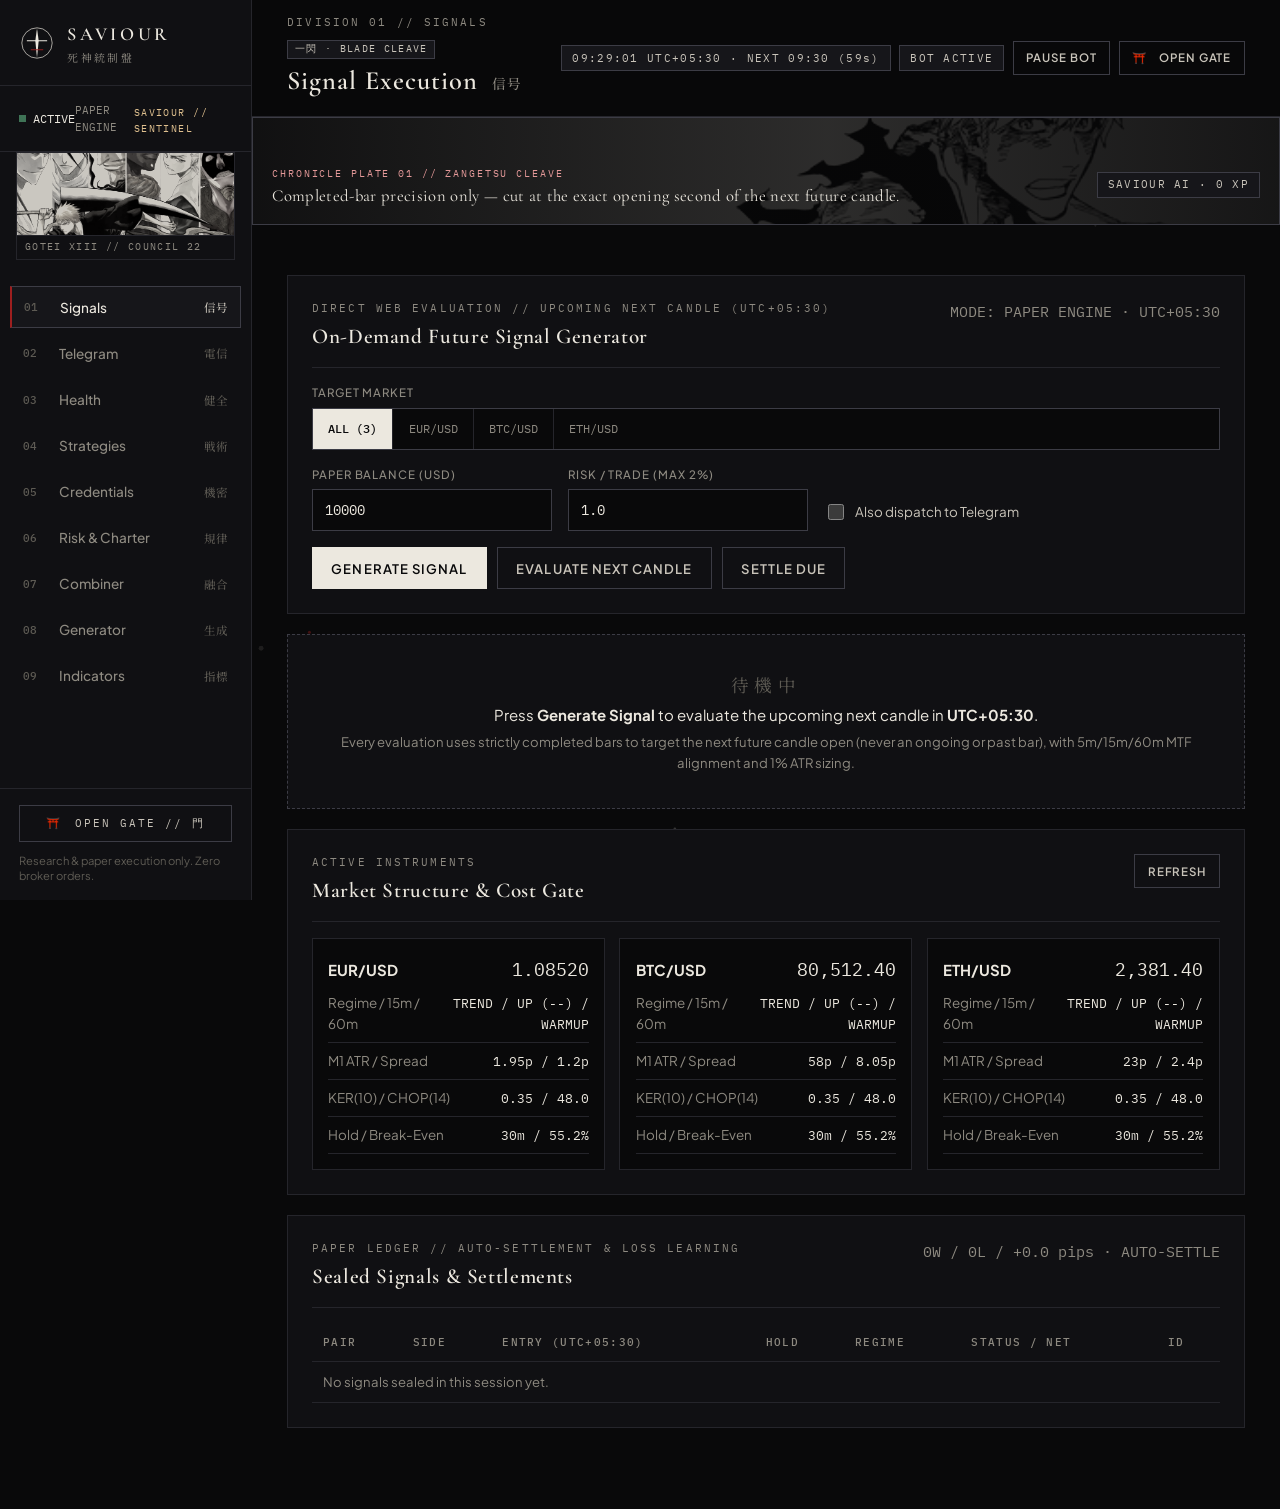
==== docs/console.html @ f2c7b3c8 "feat: Integrate combiner/prediction engine with signal generation - Add _combiner_from_candles() hel" ====
<!DOCTYPE html>
<html lang="en" class="no-js">
<head>
<meta charset="utf-8">
<meta name="viewport" content="width=device-width, initial-scale=1, viewport-fit=cover">
<meta name="theme-color" content="#09090a">
<meta name="apple-mobile-web-app-capable" content="yes">
<meta name="apple-mobile-web-app-status-bar-style" content="black-translucent">
<meta name="color-scheme" content="dark">
<title>SAVIOUR — Operator Control Console</title>
<meta name="description" content="SAVIOUR multi-market bot control panel: live signal generation, Telegram terminal, health & causality audit, strategy gates, credentials vault, and 1-2% ATR risk sizing.">
<link rel="icon" type="image/svg+xml" href="assets/saviour-mark.svg">
<link rel="manifest" href="manifest.webmanifest">
<script>document.documentElement.classList.remove("no-js");</script>
<link rel="preconnect" href="https://fonts.googleapis.com">
<link rel="preconnect" href="https://fonts.gstatic.com" crossorigin>
<link href="https://fonts.googleapis.com/css2?family=Cormorant+Garamond:wght@500;600;700&family=IBM+Plex+Mono:wght@400;500&family=Noto+Serif+JP:wght@500;700&family=Plus+Jakarta+Sans:wght@400;500;600&display=swap" rel="stylesheet">
<link rel="stylesheet" href="assets/style.css">
</head>
<body class="console-body">

<!-- Ambient Reiatsu Spiritual-Pressure Particle Canvas -->
<canvas class="reiatsu-canvas" id="reiatsu-canvas" aria-hidden="true"></canvas>

<div class="app-shell">
  <!-- ─────────────────────── DESKTOP COMMAND RAIL ─────────────────────── -->
  <aside class="side-rail" aria-label="Console navigation">
    <div class="rail-brand">
      <a href="index.html" class="rail-logo-link" title="Return to Seal Gate">
        <svg class="rail-crest" viewBox="0 0 64 64" fill="none" aria-hidden="true">
          <circle cx="32" cy="32" r="27" stroke="currentColor" stroke-width="1.2"/>
          <polygon points="32,6 35,28 32,58 29,28" fill="currentColor"/>
          <line x1="14" y1="28" x2="50" y2="28" stroke="currentColor" stroke-width="1.8"/>
          <line x1="21" y1="44" x2="43" y2="44" stroke="#9e1f1f" stroke-width="1.6"/>
        </svg>
        <div>
          <div class="rail-title">SAVIOUR</div>
          <div class="rail-jp" lang="ja">死神統制盤</div>
        </div>
      </a>
    </div>

    <div class="rail-status-box">
      <div class="rail-status-row">
        <span class="status-dot" id="rail-dot"></span>
        <span class="mono" id="rail-bot-state">ACTIVE</span>
      </div>
      <div class="mono rail-feed-tag" id="rail-feed-mode">PAPER ENGINE</div>
      <div class="mono rail-cog-tag" id="rail-cognitive-stage">SAVIOUR // SENTINEL</div>
    </div>

    <div class="rail-manga-emblem" aria-hidden="true">
      <img src="assets/manga/gotei-captains.webp" alt="" class="rail-manga-img" loading="lazy">
      <span class="rail-manga-caption mono">GOTEI XIII // COUNCIL 22</span>
    </div>

    <nav class="rail-nav" aria-label="Control pages">
      <button type="button" class="nav-item is-active" data-nav="signals">
        <span class="nav-idx mono">01</span>
        <span class="nav-name">Signals</span>
        <span class="nav-jp" lang="ja">信号</span>
      </button>
      <button type="button" class="nav-item" data-nav="telegram">
        <span class="nav-idx mono">02</span>
        <span class="nav-name">Telegram</span>
        <span class="nav-jp" lang="ja">電信</span>
      </button>
      <button type="button" class="nav-item" data-nav="health">
        <span class="nav-idx mono">03</span>
        <span class="nav-name">Health</span>
        <span class="nav-jp" lang="ja">健全</span>
      </button>
      <button type="button" class="nav-item" data-nav="strategies">
        <span class="nav-idx mono">04</span>
        <span class="nav-name">Strategies</span>
        <span class="nav-jp" lang="ja">戦術</span>
      </button>
      <button type="button" class="nav-item" data-nav="credentials">
        <span class="nav-idx mono">05</span>
        <span class="nav-name">Credentials</span>
        <span class="nav-jp" lang="ja">機密</span>
      </button>
      <button type="button" class="nav-item" data-nav="risk">
        <span class="nav-idx mono">06</span>
        <span class="nav-name">Risk &amp; Charter</span>
        <span class="nav-jp" lang="ja">規律</span>
      </button>
      <button type="button" class="nav-item" data-nav="combiner">
        <span class="nav-idx mono">07</span>
        <span class="nav-name">Combiner</span>
        <span class="nav-jp" lang="ja">融合</span>
      </button>
      <button type="button" class="nav-item" data-nav="generator">
        <span class="nav-idx mono">08</span>
        <span class="nav-name">Generator</span>
        <span class="nav-jp" lang="ja">生成</span>
      </button>
      <button type="button" class="nav-item" data-nav="indicators">
        <span class="nav-idx mono">09</span>
        <span class="nav-name">Indicators</span>
        <span class="nav-jp" lang="ja">指標</span>
      </button>
    </nav>

    <div class="rail-footer">
      <a href="index.html" class="rail-gate-btn mono"><span class="gate-emoji" aria-hidden="true">&#x26E9;&#xFE0F;</span> OPEN GATE // 門</a>
      <p class="rail-note">Research &amp; paper execution only. Zero broker orders.</p>
    </div>
  </aside>

  <!-- ───────────────────────── MAIN WORKSPACE ─────────────────────────── -->
  <div class="workspace">
    <!-- Mobile + Desktop Top Bar -->
    <header class="topbar">
      <div class="topbar-left">
        <a href="index.html" class="mobile-crest-link" aria-label="Return to Open Gate">
          <svg class="mobile-crest" viewBox="0 0 48 48" fill="none" aria-hidden="true">
            <circle cx="24" cy="24" r="20" stroke="currentColor" stroke-width="1.3"/>
            <polygon points="24,5 26.5,21 24,43 21.5,21" fill="currentColor"/>
            <line x1="11" y1="21" x2="37" y2="21" stroke="currentColor" stroke-width="1.8"/>
          </svg>
        </a>
        <div>
          <div class="topbar-kicker mono"><span id="top-page-code">DIVISION 01 // SIGNALS</span> <span class="motion-sig" id="top-motion-sig">一閃 · BLADE CLEAVE</span></div>
          <h1 class="topbar-title"><span id="top-page-title">Signal Execution</span> <span class="topbar-jp" id="top-page-jp" lang="ja">信号</span></h1>
        </div>
      </div>

      <div class="topbar-right">
        <span class="pill mono" id="top-clock-pill" title="System clock &amp; upcoming M1 candle in UTC+05:30">UTC+05:30 --:--:--</span>
        <span class="pill" id="top-state-pill">BOT ACTIVE</span>
        <button type="button" class="btn btn-sm btn-ghost" id="top-toggle-pause">Pause Bot</button>
        <a href="index.html" class="btn btn-sm btn-ghost open-gate-top-btn"><span class="gate-emoji" aria-hidden="true">&#x26E9;&#xFE0F;</span> Open Gate</a>
      </div>
    </header>

    <div id="global-toast" class="toast" role="status" aria-live="polite" hidden></div>

    <!-- Per-Page Shinigami / Fuinjutsu Transition Stage -->
    <div class="page-fx" id="page-fx" aria-hidden="true">
      <div class="page-fx-primary"></div>
      <div class="page-fx-secondary"></div>
      <div class="page-fx-stamp" id="page-fx-stamp" lang="ja">信号</div>
    </div>

    <!-- Dynamic Seireitei Division Manga Chronicle Header -->
    <div class="division-manga-banner" id="division-manga-banner">
      <div class="division-manga-art">
        <img src="assets/manga/zangetsu-cleave.jpg" alt="Shinigami Division Chronicle Art" id="division-manga-img">
        <div class="division-manga-scrim"></div>
      </div>
      <div class="division-manga-meta">
        <div class="division-manga-left">
          <span class="mono division-manga-plate" id="division-manga-plate">CHRONICLE PLATE 01 // ZANGETSU CLEAVE</span>
          <p class="division-manga-quote" id="division-manga-quote">Completed-bar precision only — cut at the exact opening second of the next future candle.</p>
        </div>
        <div class="division-manga-right mono">
          <span class="pill" id="cog-xp-pill" title="SAVIOUR Cognitive Experience &amp; Trade Learning">SAVIOUR AI · 0 XP</span>
        </div>
      </div>
    </div>

    <!-- =================================================================
         PAGE 01 : SIGNALS (信号)
         ================================================================= -->
    <section class="page is-active" id="page-signals" data-page="signals">
      <div class="panel">
        <div class="panel-head">
          <div>
            <p class="eyebrow mono">DIRECT WEB EVALUATION // UPCOMING NEXT CANDLE (UTC+05:30)</p>
            <h2 class="panel-title">On-Demand Future Signal Generator</h2>
          </div>
          <span class="mono dim" id="sig-feed-indicator">MODE: PAPER ENGINE · UTC+05:30</span>
        </div>

        <div class="signal-controls">
          <div class="field-group">
            <span class="field-label">Target Market</span>
            <div class="seg-group" id="sig-pair-tabs" role="group" aria-label="Select market">
              <button type="button" class="seg is-active" data-pair="ALL">ALL (3)</button>
              <button type="button" class="seg" data-pair="EUR/USD">EUR/USD</button>
              <button type="button" class="seg" data-pair="BTC/USD">BTC/USD</button>
              <button type="button" class="seg" data-pair="ETH/USD">ETH/USD</button>
            </div>
          </div>

          <div class="signal-params">
            <label class="field">
              <span class="field-label">Paper Balance (USD)</span>
              <input type="number" id="sig-balance" class="input mono" value="10000" min="100" step="500">
            </label>
            <label class="field">
              <span class="field-label">Risk / Trade (max 2%)</span>
              <input type="number" id="sig-risk" class="input mono" value="1.0" min="0.1" max="2.0" step="0.1">
            </label>
            <label class="check-field">
              <input type="checkbox" id="sig-send-tg">
              <span>Also dispatch to Telegram</span>
            </label>
          </div>

          <div class="action-bar">
            <button type="button" class="btn btn-primary" id="btn-generate-signal">
              Generate Signal
            </button>
            <button type="button" class="btn btn-ghost" id="btn-inspect-now">
              Evaluate Next Candle
            </button>
            <button type="button" class="btn btn-ghost" id="btn-settle-due">
              Settle Due
            </button>
          </div>
        </div>
      </div>

      <!-- Generated Signal Cards Output -->
      <div id="signal-results" class="signal-cards-grid" aria-live="polite">
        <div class="empty-stage">
          <p class="empty-jp" lang="ja">待機中</p>
          <p class="empty-title">Press <strong>Generate Signal</strong> to evaluate the upcoming next candle in <strong>UTC+05:30</strong>.</p>
          <p class="empty-sub">Every evaluation uses strictly completed bars to target the next future candle open (never an ongoing or past bar), with 5m/15m/60m MTF alignment and 1% ATR sizing.</p>
        </div>
      </div>

      <!-- Live 3-Market Tape -->
      <div class="panel">
        <div class="panel-head">
          <div>
            <p class="eyebrow mono">ACTIVE INSTRUMENTS</p>
            <h2 class="panel-title">Market Structure &amp; Cost Gate</h2>
          </div>
          <button type="button" class="btn btn-sm btn-ghost" id="btn-refresh-markets">Refresh</button>
        </div>
        <div class="market-grid" id="markets-grid"></div>
      </div>

      <!-- Recent Ledger -->
      <div class="panel">
        <div class="panel-head">
          <div>
            <p class="eyebrow mono">PAPER LEDGER // AUTO-SETTLEMENT &amp; LOSS LEARNING</p>
            <h2 class="panel-title">Sealed Signals &amp; Settlements</h2>
          </div>
          <div class="mono dim" id="ledger-summary-pill">0W / 0L / +0.0 pips · AUTO-SETTLE</div>
        </div>
        <div class="table-wrap">
          <table class="data-table">
            <thead>
              <tr>
                <th>Pair</th>
                <th>Side</th>
                <th>Entry (UTC+05:30)</th>
                <th>Hold</th>
                <th>Regime</th>
                <th>Status / Net</th>
                <th>ID</th>
              </tr>
            </thead>
            <tbody id="recent-signals-tbody">
              <tr><td colspan="7" class="dim">No signals sealed in this session yet.</td></tr>
            </tbody>
          </table>
        </div>
      </div>
    </section>

    <!-- =================================================================
         PAGE 02 : TELEGRAM (電信)
         ================================================================= -->
    <section class="page" id="page-telegram" data-page="telegram">
      <div class="grid-2">
        <div class="panel">
          <div class="panel-head">
            <div>
              <p class="eyebrow mono">OWNER-ONLY TRANSPORT</p>
              <h2 class="panel-title">Telegram Dispatch Status</h2>
            </div>
            <span class="pill" id="tg-conn-pill">CHECKING</span>
          </div>
          <dl class="kv-list">
            <div class="kv"><dt>Bot Token</dt><dd class="mono" id="tg-token-mask">Not set</dd></div>
            <div class="kv"><dt>Owner Chat ID</dt><dd class="mono" id="tg-owner-mask">Not set</dd></div>
            <div class="kv"><dt>Update Offset Cursor</dt><dd class="mono" id="tg-offset">0</dd></div>
            <div class="kv"><dt>Pending Outbox</dt><dd class="mono" id="tg-pending">0</dd></div>
            <div class="kv"><dt>Output Format</dt><dd class="mono" id="tg-active-style">standard / standard</dd></div>
            <div class="kv"><dt>Delivery Law</dt><dd>SENT recorded only on confirmed message_id</dd></div>
          </dl>
        </div>

        <div class="panel">
          <div class="panel-head">
            <div>
              <p class="eyebrow mono">DIRECT COMMAND CONSOLE</p>
              <h2 class="panel-title">Execute Bot Commands</h2>
            </div>
          </div>
          <p class="panel-desc">Run any of the six owner commands directly inside the web console. Enable chat mirror only when you also want a copy sent to your phone.</p>
          <div class="cmd-grid" id="tg-cmd-buttons">
            <button type="button" class="btn btn-ghost mono cmd-btn" data-cmd="/status">/status</button>
            <button type="button" class="btn btn-ghost mono cmd-btn" data-cmd="/signals">/signals</button>
            <button type="button" class="btn btn-ghost mono cmd-btn" data-cmd="/pause">/pause</button>
            <button type="button" class="btn btn-ghost mono cmd-btn" data-cmd="/resume">/resume</button>
            <button type="button" class="btn btn-ghost mono cmd-btn" data-cmd="/start">/start</button>
            <button type="button" class="btn btn-ghost mono cmd-btn" data-cmd="/help">/help</button>
          </div>
          <label class="check-field mt-sm">
            <input type="checkbox" id="tg-mirror-chat">
            <span>Also send reply to Telegram chat (requires token)</span>
          </label>
          <pre class="terminal-box mono" id="tg-terminal-output">Select a command above to inspect the live bot response.</pre>
        </div>
      </div>

      <div class="panel" id="needle-router-panel">
        <div class="panel-head">
          <div>
            <p class="eyebrow mono">SAVIOUR &times; CACTUS NEEDLE 3 // HUMAN COGNITIVE STRATEGIST &amp; SELF-HEALING AI</p>
            <h2 class="panel-title">Autonomous Partner, Tool Router &amp; Error Rectifier</h2>
          </div>
          <div class="btn-row">
            <span class="pill" id="cog-stage-pill">SENTINEL</span>
            <span class="pill pill-live" id="needle-engine-pill">READY</span>
          </div>
        </div>
        <p class="panel-desc">Converse naturally with SAVIOUR like a human quant researcher, route plain-English commands across all 9 fine-tuned Needle 3 tools (<span class="mono">NEEDLE_TELEMETRY=0</span>), trigger walk-forward backtests, or run autonomous error detection &amp; self-rectification. Every settled trade updates SAVIOUR's post-mortem memory.</p>

        <div class="config-grid">
          <label class="field" style="grid-column: 1 / -1;">
            <span class="field-label">Talk to SAVIOUR, Issue a Command, or Paste a Macro Headline</span>
            <input type="text" id="needle-query-input" class="input mono" placeholder="e.g. Hey SAVIOUR, how are our trades?  |  find any errors and fix them  |  run walk-forward backtest">
          </label>
        </div>

        <div class="action-bar mt-sm">
          <button type="button" class="btn btn-primary" id="btn-needle-run">Send to SAVIOUR</button>
          <button type="button" class="btn btn-ghost" id="btn-self-heal">Self-Heal &amp; Rectify</button>
          <button type="button" class="btn btn-ghost mono needle-sample-btn" data-query="Hey SAVIOUR, how are our trades looking and what did you learn recently?">Ask Human Reflection</button>
          <button type="button" class="btn btn-ghost mono needle-sample-btn" data-query="run walk-forward backtest across all markets">Run Auto-Backtest</button>
          <button type="button" class="btn btn-ghost mono needle-sample-btn" data-query="find any errors or flaws and fix them automatically">Detect &amp; Fix Flaws</button>
          <button type="button" class="btn btn-ghost mono needle-sample-btn" data-query="scan btc/usd right now">Scan BTC/USD</button>
          <button type="button" class="btn btn-ghost mono needle-sample-btn" data-query="Breaking headline: US CPI inflation comes in hot at 3.8%, USD spikes across majors">Test CPI Shock</button>
        </div>

        <pre class="terminal-box mono mt-sm" id="needle-terminal-output">SAVIOUR × Needle 3 Cognitive Partner ready. Ask how trades are performing, run a backtest, or command any subsystem above.</pre>
      </div>

      <div class="panel" id="tg-format-studio-panel">
        <div class="panel-head">
          <div>
            <p class="eyebrow mono">CUSTOMISABLE MESSAGE TEMPLATES</p>
            <h2 class="panel-title">Telegram Output Format Studio</h2>
          </div>
          <div class="btn-row">
            <button type="button" class="btn btn-sm btn-ghost" id="btn-reset-tg-format">Reset Default</button>
            <button type="button" class="btn btn-sm btn-primary" id="btn-save-tg-format">Save Output Format</button>
          </div>
        </div>
        <p class="panel-desc">Choose a clean preset or compose your own <span class="mono">{placeholder}</span> layout for live signal dispatches and cost-charged <span class="mono">RESULT</span> settlements. Saved settings persist to runtime state and sync across scheduled runs while keeping all six Telegram commands unchanged.</p>

        <div class="config-grid">
          <label class="field">
            <span class="field-label">Signal Dispatch Style</span>
            <select id="tg-sig-style" class="input mono">
              <option value="standard">standard — Full Audit (8 lines)</option>
              <option value="brief">brief — 4-Field Phone Read</option>
              <option value="tactical">tactical — Structured Desk Seal</option>
              <option value="compact">compact — Single-Line Ticker</option>
              <option value="custom">custom — User {placeholder} Template</option>
            </select>
          </label>

          <label class="field">
            <span class="field-label">Settlement (RESULT) Style</span>
            <select id="tg-res-style" class="input mono">
              <option value="standard">standard — Full Ledger Verdict</option>
              <option value="compact">compact — Single-Line Result</option>
              <option value="custom">custom — User {placeholder} Template</option>
            </select>
          </label>

          <div class="config-block">
            <span class="field-label">Format Scope &amp; Charter Guard</span>
            <div class="inline-checks">
              <label class="check-field">
                <input type="checkbox" id="tg-apply-cmd">
                <span>Apply signal style to <span class="mono">/signals</span> command too</span>
              </label>
              <label class="check-field">
                <input type="checkbox" id="tg-paper-footer" checked>
                <span>Ensure paper-research notice on custom templates</span>
              </label>
            </div>
          </div>
        </div>

        <div class="grid-2 mt-md" id="tg-custom-editors">
          <div class="fmt-editor-box">
            <div class="fmt-editor-head">
              <span class="field-label">Custom Signal Template</span>
              <span class="mono dim fmt-hint">Click token to insert</span>
            </div>
            <div class="token-bar" id="tg-sig-tokens"></div>
            <textarea id="tg-sig-template" class="input mono fmt-textarea" rows="5" spellcheck="false" placeholder="{pair} {side} ({horizon}m) #{short_id}&#10;Entry: {entry_hm} UTC+05:30 -> Expiry: {expiry_hm} UTC+05:30&#10;Regime: {regime} | Model: {probability}&#10;Gate: {reason}"></textarea>
          </div>

          <div class="fmt-editor-box">
            <div class="fmt-editor-head">
              <span class="field-label">Custom Settlement (RESULT) Template</span>
              <span class="mono dim fmt-hint">UNRESOLVED honesty enforced</span>
            </div>
            <div class="token-bar" id="tg-res-tokens"></div>
            <textarea id="tg-res-template" class="input mono fmt-textarea" rows="5" spellcheck="false" placeholder="RESULT {pair} {side} #{short_id} -> {verdict}&#10;Fill: {entry_price} -> {exit_price}&#10;Gross {gross_pips}p | Cost {spread_pips}p | Net {net_pips}p"></textarea>
          </div>
        </div>

        <div class="grid-2 mt-md">
          <div class="preview-pane">
            <span class="field-label mono">LIVE SIGNAL PREVIEW</span>
            <pre class="terminal-box mono preview-box" id="tg-preview-signal"></pre>
          </div>
          <div class="preview-pane">
            <span class="field-label mono">LIVE SETTLEMENT (RESULT) PREVIEW</span>
            <pre class="terminal-box mono preview-box" id="tg-preview-result"></pre>
          </div>
        </div>
      </div>

      <div class="panel">
        <div class="panel-head">
          <div>
            <p class="eyebrow mono">AUDIT TRAIL</p>
            <h2 class="panel-title">Outbox Delivery Queue</h2>
          </div>
        </div>
        <div class="table-wrap">
          <table class="data-table">
            <thead>
              <tr>
                <th>Message Key</th>
                <th>Kind</th>
                <th>State</th>
                <th>Attempts</th>
                <th>Detail</th>
              </tr>
            </thead>
            <tbody id="tg-outbox-tbody">
              <tr><td colspan="5" class="dim">Outbox is clean.</td></tr>
            </tbody>
          </table>
        </div>
      </div>
    </section>

    <!-- =================================================================
         PAGE 03 : HEALTH (健全)
         ================================================================= -->
    <section class="page" id="page-health" data-page="health">
      <div class="grid-3">
        <div class="stat-card">
          <span class="stat-label mono">UNIT SUITE</span>
          <strong class="stat-val mono" id="hl-tests">717</strong>
          <span class="stat-sub">Passing verification checks</span>
        </div>
        <div class="stat-card">
          <span class="stat-label mono">CAUSALITY AUDIT</span>
          <strong class="stat-val mono" id="hl-audit-state">5 / 5 PASS</strong>
          <span class="stat-sub" id="hl-audit-ms">Zero future leakage</span>
        </div>
        <div class="stat-card">
          <span class="stat-label mono">TWELVE DATA QUOTA</span>
          <strong class="stat-val mono" id="hl-quota">0 / 800</strong>
          <span class="stat-sub" id="hl-slots">Slots ready</span>
        </div>
      </div>

      <div class="grid-2">
        <div class="panel">
          <div class="panel-head">
            <div>
              <p class="eyebrow mono">FREQTRADE-STYLE VERIFICATION</p>
              <h2 class="panel-title">Look-Ahead &amp; Warmup Audit</h2>
            </div>
            <button type="button" class="btn btn-sm btn-primary" id="btn-run-audit">Run Audit Now</button>
          </div>
          <p class="panel-desc" id="hl-council-desc">Shocks future candles across all 3 markets and verifies that features, 5m/15m/60m MTF resamplers, all 22 council members, and engine sealing remain byte-identical.</p>
          <ul class="check-list" id="hl-lookahead-list"></ul>
        </div>

        <div class="panel">
          <div class="panel-head">
            <div>
              <p class="eyebrow mono">SERVICE DOCTOR</p>
              <h2 class="panel-title">Environment &amp; Gate Integrity</h2>
            </div>
            <button type="button" class="btn btn-sm btn-ghost" id="btn-refresh-health">Refresh</button>
          </div>
          <ul class="check-list" id="hl-doctor-list"></ul>
          <dl class="kv-list mt-md">
            <div class="kv"><dt>Max Candle Age</dt><dd class="mono" id="hl-max-age">130s</dd></div>
            <div class="kv"><dt>Max Seal Latency</dt><dd class="mono" id="hl-seal-lat">10s (late signals dropped)</dd></div>
            <div class="kv"><dt>Spread Gate Ceiling</dt><dd class="mono" id="hl-spread-mult">2.0x base spread</dd></div>
            <div class="kv"><dt>Unresolved Grace</dt><dd class="mono" id="hl-unresolve">120m (never fabricated)</dd></div>
          </dl>
        </div>
      </div>
    </section>

    <!-- =================================================================
         PAGE 04 : STRATEGIES (戦術)
         ================================================================= -->
    <section class="page" id="page-strategies" data-page="strategies">
      <div class="panel">
        <div class="panel-head">
          <div>
            <p class="eyebrow mono">LIVE RUNTIME GATES</p>
            <h2 class="panel-title">Engine Filter Configuration</h2>
          </div>
          <button type="button" class="btn btn-sm btn-primary" id="btn-save-config">Apply Changes</button>
        </div>

        <div class="config-grid" id="strat-config-form">
          <div class="config-block">
            <span class="field-label">Enabled Spot Markets</span>
            <div class="inline-checks">
              <label class="check-field"><input type="checkbox" name="cfg-pair" value="EUR/USD" checked><span>EUR/USD</span></label>
              <label class="check-field"><input type="checkbox" name="cfg-pair" value="BTC/USD" checked><span>BTC/USD</span></label>
              <label class="check-field"><input type="checkbox" name="cfg-pair" value="ETH/USD" checked><span>ETH/USD</span></label>
            </div>
          </div>

          <div class="config-block">
            <span class="field-label">Higher-Timeframe MTF Filter</span>
            <div class="inline-checks">
              <label class="check-field"><input type="checkbox" id="cfg-mtf" checked><span>Require MTF Trend Agreement</span></label>
              <select id="cfg-mtf-min" class="input input-sm mono">
                <option value="15" selected>15m Structure</option>
                <option value="5">5m Structure</option>
              </select>
              <select id="cfg-mtf-gap" class="input input-sm mono" aria-label="MTF Clear-Trend Dead-Zone">
                <option value="0">Dead-Zone: 0.0 bps</option>
                <option value="1.5">Dead-Zone: 1.5 bps</option>
                <option value="2.0" selected>Dead-Zone: 2.0 bps (-39% MDD)</option>
                <option value="3.0">Dead-Zone: 3.0 bps</option>
              </select>
              <label class="check-field"><input type="checkbox" id="cfg-mtf-macro"><span>60m Macro Slope Gate</span></label>
            </div>
          </div>

          <div class="config-block">
            <span class="field-label">Execution Shields</span>
            <div class="inline-checks">
              <label class="check-field"><input type="checkbox" id="cfg-news" checked><span>Macro / US NFP Blackout</span></label>
              <label class="check-field"><input type="checkbox" id="cfg-adaptive" checked><span>Adaptive Cost Horizon</span></label>
              <label class="check-field"><input type="checkbox" id="cfg-session"><span>FX Session Filter</span></label>
              <label class="check-field"><input type="checkbox" id="cfg-rollover" checked><span>FX Friday 21:55Z Rollover Guard</span></label>
            </div>
          </div>

          <div class="config-block">
            <span class="field-label">Drawdown &amp; De-Clustering Protections</span>
            <div class="inline-checks">
              <select id="cfg-cooldown" class="input input-sm mono" aria-label="Signal Cooldown">
                <option value="0">Cooldown: Off (0m)</option>
                <option value="15" selected>Cooldown: 15m (-73% MDD)</option>
                <option value="30">Cooldown: 30m</option>
                <option value="60">Cooldown: 60m</option>
              </select>
              <select id="cfg-loss-streak" class="input input-sm mono" aria-label="Stoploss Streak Guard">
                <option value="0">StoplossGuard: Off</option>
                <option value="2">2 Losses -&gt; 60m Pause</option>
                <option value="3" selected>3 Losses -&gt; 60m Pause</option>
                <option value="4">4 Losses -&gt; 60m Pause</option>
              </select>
              <label class="check-field"><input type="checkbox" id="cfg-shadow-recovery" checked><span>Shadow-Win Streak Recovery</span></label>
            </div>
          </div>
        </div>
      </div>

      <div class="panel" id="family-fusion-panel">
        <div class="panel-head">
          <div>
            <p class="eyebrow mono">HIERARCHICAL ENSEMBLE // 6 MERGED FAMILIES + 10 PAIRWISE SYNERGIES</p>
            <h2 class="panel-title">Merged Strategic Family Fusion Matrix</h2>
          </div>
          <div class="seg-group" id="fam-pair-tabs" role="group" aria-label="Select family fusion market">
            <button type="button" class="seg is-active" data-fam-pair="EUR/USD">EUR/USD</button>
            <button type="button" class="seg" data-fam-pair="BTC/USD">BTC/USD</button>
            <button type="button" class="seg" data-fam-pair="ETH/USD">ETH/USD</button>
          </div>
        </div>
        <p class="panel-desc">Fuses <span class="mono">CORE_GATE</span>, <span class="mono">CLASSIC_COUNCIL</span>, <span class="mono">MICRO_SCALPING</span>, <span class="mono">SMC_ICT</span>, <span class="mono">VIRAL_MOMENTUM</span>, and <span class="mono">QUANT_SCALP</span> via empirical-Bayes shrinkage, cross-family confluence synergy, and multi-family veto protection when opposing families exceed <span class="mono">0.30</span> mass.</p>
        <div class="family-matrix-grid" id="family-matrix-grid"></div>
        <div class="synergy-strip mt-sm" id="synergy-strip"></div>
      </div>

      <div class="panel" id="auto-backtest-panel">
        <div class="panel-head">
          <div>
            <p class="eyebrow mono">PURGED WALK-FORWARD ENGINE // EVERY-TRADE POST-MORTEM MEMORY</p>
            <h2 class="panel-title">Automatic Backtesting &amp; Self-Improvement Ledger</h2>
          </div>
          <div class="btn-row">
            <button type="button" class="btn btn-sm btn-ghost" id="btn-refresh-learning">Refresh Memory</button>
            <button type="button" class="btn btn-sm btn-primary" id="btn-run-backtest">Run Walk-Forward Backtest</button>
          </div>
        </div>
        <p class="panel-desc">Executes purged 4-fold walk-forward backtests automatically as candles and settlements arrive, deducts full round-turn spread on every trade, tunes merged family weights on real market candles, and records SAVIOUR's trade-by-trade learning journal.</p>

        <div class="grid-3" id="backtest-summary-cards"></div>

        <div class="mt-md">
          <span class="field-label mono">TRADE-BY-TRADE LEARNING JOURNAL &amp; RECTIFICATION LOG</span>
          <div class="learning-journal-list mt-sm" id="learning-journal-list">
            <p class="dim mono">Loading trade reflections and walk-forward telemetry...</p>
          </div>
        </div>
      </div>

      <!-- Archival Bleach Manga Chronicle Gallery -->
      <div class="panel" id="manga-gallery-panel">
        <div class="panel-head">
          <div>
            <p class="eyebrow mono">SEIREITEI ARCHIVE // THOUSAND-YEAR BLOOD WAR PLATES</p>
            <h2 class="panel-title">Shinigami Tactical Chronicle</h2>
          </div>
          <span class="mono dim">SUMI-INK &amp; CINNABAR REGISTER</span>
        </div>
        <div class="console-manga-gallery">
          <figure class="console-manga-item">
            <img src="assets/manga/gotei-captains.webp" alt="Gotei 13 Captains Council" loading="lazy">
            <figcaption class="mono">GOTEI XIII // 22-MEMBER COUNCIL</figcaption>
          </figure>
          <figure class="console-manga-item">
            <img src="assets/manga/vasto-ulquiorra.jpg" alt="Resurreccion Cold Discipline" loading="lazy">
            <figcaption class="mono">COLD VETO // ZERO EMOTION</figcaption>
          </figure>
          <figure class="console-manga-item">
            <img src="assets/manga/shunsui-bankai.jpg" alt="Katen Kyokotsu Karamatsu Shinju" loading="lazy">
            <figcaption class="mono">CAPTAIN-COMMANDER // RISK SEAL</figcaption>
          </figure>
          <figure class="console-manga-item">
            <img src="assets/manga/bankai-clash.jpg" alt="Bankai Horizon Strike" loading="lazy">
            <figcaption class="mono">BANKAI // CONFLUENCE STRIKE</figcaption>
          </figure>
        </div>
      </div>

      <div class="panel">
        <div class="panel-head">
          <div>
            <p class="eyebrow mono">101,803 REAL EUR/USD M1 BARS // AUG – OCT 2026</p>
            <h2 class="panel-title">Out-of-Sample Empirical Benchmark</h2>
          </div>
        </div>
        <div class="table-wrap">
          <table class="data-table">
            <thead>
              <tr>
                <th>Configuration (London/NY 07–17Z, 1.20p spread charged)</th>
                <th>Train WR (Aug–Sep)</th>
                <th>Train Net / Trade</th>
                <th>OOS WR (Oct)</th>
                <th>OOS Net / Trade</th>
              </tr>
            </thead>
            <tbody id="strat-bench-tbody">
              <tr>
                <td>Core Confluence (unfiltered 60m)</td>
                <td class="mono">51.49%</td>
                <td class="mono">-0.513 pips</td>
                <td class="mono">57.47%</td>
                <td class="mono">-0.116 pips</td>
              </tr>
              <tr>
                <td><strong>Core + 15m MTF Alignment (active)</strong></td>
                <td class="mono">52.21%</td>
                <td class="mono">-0.312 pips</td>
                <td class="mono">58.51%</td>
                <td class="mono pos">+0.338 pips</td>
              </tr>
              <tr>
                <td><strong>scalp_expansion Prototype (active)</strong></td>
                <td class="mono">54.86%</td>
                <td class="mono pos">+0.378 pips</td>
                <td class="mono">55.02%</td>
                <td class="mono pos">+0.382 pips</td>
              </tr>
              <tr>
                <td><strong>Adaptive-Horizon Label Alignment + Cooldown Guard (80k 2026)</strong></td>
                <td class="mono">51.30%</td>
                <td class="mono">-0.910 pips</td>
                <td class="mono">53.39%</td>
                <td class="mono">+0.47p lift / -73% MDD</td>
              </tr>
              <tr>
                <td><strong>MTF 2.0 bps Clear-Trend Dead-Zone + Shadow-Win Hold (260k 2025–26)</strong></td>
                <td class="mono">48.67%</td>
                <td class="mono">-30.6% MDD</td>
                <td class="mono">52.04%</td>
                <td class="mono pos">+0.48p gross / -38.6% MDD</td>
              </tr>
            </tbody>
          </table>
        </div>
      </div>

      <div class="panel">
        <div class="panel-head">
          <div>
            <p class="eyebrow mono" id="strat-registry-eyebrow">1 CORE GATE + 21 MULTI-FAMILY PROTOTYPES</p>
            <h2 class="panel-title">Council &amp; Strategy Family Registry</h2>
          </div>
          <div class="mono dim" id="strat-family-summary">SMC/ICT · Viral Momentum · Quant Scalp · Micro Scalp · Classic</div>
        </div>
        <div class="table-wrap">
          <table class="data-table">
            <thead>
              <tr>
                <th>Strategy ID</th>
                <th>Family</th>
                <th>Rule Summary</th>
                <th>Allowed Regimes</th>
                <th>Weight</th>
                <th>Seen</th>
              </tr>
            </thead>
            <tbody id="strat-members-tbody"></tbody>
          </table>
        </div>
      </div>
    </section>

    <!-- =================================================================
         PAGE 05 : CREDENTIALS (機密)
         ================================================================= -->
    <section class="page" id="page-credentials" data-page="credentials">
      <div class="grid-3">
        <div class="stat-card">
          <span class="stat-label mono">TWELVE DATA POOL</span>
          <strong class="stat-val mono" id="cred-td-count">0 / 30</strong>
          <span class="stat-sub" id="cred-td-detail">Legitimate slots configured</span>
        </div>
        <div class="stat-card">
          <span class="stat-label mono">SUPABASE RLS STORE</span>
          <strong class="stat-val mono" id="cred-sb-state">UNSET</strong>
          <span class="stat-sub" id="cred-sb-url">Local JSONL active</span>
        </div>
        <div class="stat-card">
          <span class="stat-label mono">TELEGRAM OWNER</span>
          <strong class="stat-val mono" id="cred-tg-state">UNSET</strong>
          <span class="stat-sub" id="cred-tg-chat">Web console active</span>
        </div>
      </div>

      <div class="panel">
        <div class="panel-head">
          <div>
            <p class="eyebrow mono">LOCAL VAULT // .ENV (GIT-IGNORED, CHMOD 600)</p>
            <h2 class="panel-title">Configure Service Credentials</h2>
          </div>
        </div>
        <p class="panel-desc">Values entered below are written atomically to your local git-ignored <span class="mono">.env</span> file with <span class="mono">0600</span> owner-only permissions and never echoed back in plaintext. Leave any field blank to keep its existing value.</p>

        <form id="cred-form" class="cred-form" autocomplete="off">
          <div class="grid-2">
            <div class="cred-box">
              <h3 class="subhead">Twelve Data Key Pool (1 to 30 Slots)</h3>
              <p class="field-hint">One key per line. One free key (800 credits/day) covers all 3 markets (~312 credits/day). Do not register multiple free accounts to bypass provider rate limits.</p>
              <textarea id="in-td-keys" class="input mono textarea" rows="4" placeholder="Paste primary key on line 1 (optional legitimate extra keys on lines 2..30)"></textarea>
              <div class="slot-chips" id="cred-slot-chips"></div>
            </div>

            <div class="cred-box">
              <h3 class="subhead">Supabase &amp; Telegram</h3>
              <label class="field">
                <span class="field-label">SUPABASE_URL</span>
                <input type="url" id="in-sb-url" class="input mono" placeholder="https://your-project.supabase.co">
              </label>
              <label class="field">
                <span class="field-label">SUPABASE_SERVICE_ROLE_KEY</span>
                <input type="password" id="in-sb-key" class="input mono" placeholder="service_role secret (never anon)">
              </label>
              <label class="field">
                <span class="field-label">TELEGRAM_BOT_TOKEN</span>
                <input type="password" id="in-tg-token" class="input mono" placeholder="123456789:AAH...">
              </label>
              <label class="field">
                <span class="field-label">TELEGRAM_OWNER_CHAT_ID</span>
                <input type="text" id="in-tg-chat" class="input mono" placeholder="Numeric owner chat ID">
              </label>
            </div>
          </div>

          <div class="action-bar mt-md">
            <button type="submit" class="btn btn-primary">Save to Local Vault</button>
            <button type="button" class="btn btn-ghost" id="btn-clear-td">Clear Twelve Data Slots</button>
          </div>
        </form>
      </div>
    </section>

    <!-- =================================================================
         PAGE 06 : RISK & CHARTER (規律)
         ================================================================= -->
    <section class="page" id="page-risk" data-page="risk">
      <div class="panel">
        <div class="panel-head">
          <div>
            <p class="eyebrow mono">1–2% ATR POSITION SIZER &amp; COST SOLVER</p>
            <h2 class="panel-title">Paper Risk &amp; Break-Even Calculator</h2>
          </div>
        </div>

        <form id="wb-form" class="wb-grid" onsubmit="return false;">
          <div class="wb-inputs">
            <div class="seg-group" role="group" aria-label="Calculator market">
              <button type="button" class="seg wb-seg is-active" data-symbol="EUR/USD">EUR/USD</button>
              <button type="button" class="seg wb-seg" data-symbol="BTC/USD">BTC/USD</button>
              <button type="button" class="seg wb-seg" data-symbol="ETH/USD">ETH/USD</button>
            </div>
            <input type="hidden" id="wb-symbol" value="EUR/USD">

            <div class="grid-2-tight">
              <label class="field">
                <span class="field-label">Direction</span>
                <select id="wb-side" class="input mono">
                  <option value="BUY">BUY</option>
                  <option value="SELL">SELL</option>
                </select>
              </label>
              <label class="field">
                <span class="field-label">Hold (min)</span>
                <input type="number" id="wb-horizon" class="input mono" value="15" min="1" max="120">
              </label>
              <label class="field">
                <span class="field-label">Entry Price</span>
                <input type="number" id="wb-entry" class="input mono" value="1.08520" step="any">
              </label>
              <label class="field">
                <span class="field-label">M1 ATR (pips)</span>
                <input type="number" id="wb-atr" class="input mono" value="1.95" step="0.05" min="0.05">
              </label>
              <label class="field">
                <span class="field-label">Account (USD)</span>
                <input type="number" id="wb-balance" class="input mono" value="10000" step="500" min="100">
              </label>
              <label class="field">
                <span class="field-label">Risk % (cap 2%)</span>
                <input type="number" id="wb-risk" class="input mono" value="1.0" step="0.1" min="0.1" max="5.0">
              </label>
            </div>
          </div>

          <div class="wb-outputs">
            <dl class="kv-list">
              <div class="kv"><dt>Round-Turn Spread</dt><dd class="mono" id="out-spread">1.20 pips</dd></div>
              <div class="kv"><dt>Break-Even Win Rate</dt><dd class="mono" id="out-be">66.0%</dd></div>
              <div class="kv"><dt>Min Viable Hold (3x cost)</dt><dd class="mono" id="out-minhold">6 min</dd></div>
              <div class="kv"><dt>Hard Stop (1.5x ATR)</dt><dd class="mono" id="out-stop">1.08228</dd></div>
              <div class="kv"><dt>Target (2.25x ATR)</dt><dd class="mono" id="out-target">1.08959</dd></div>
              <div class="kv"><dt>Net Reward : Risk</dt><dd class="mono" id="out-rr">0.77 : 1</dd></div>
              <div class="kv"><dt>Capped Dollar Risk</dt><dd class="mono" id="out-riskusd">$100.00 (1.00%)</dd></div>
              <div class="kv"><dt>Paper Position Size</dt><dd class="mono" id="out-units">24,242 EUR</dd></div>
            </dl>
            <p class="verdict-banner mono" id="wb-verdict"></p>
          </div>
        </form>
      </div>

      <div class="panel">
        <div class="panel-head">
          <div>
            <p class="eyebrow mono">NON-NEGOTIABLE BOUNDARIES</p>
            <h2 class="panel-title">The Honesty Charter</h2>
          </div>
        </div>
        <div class="charter-grid">
          <div class="charter-item">
            <span class="mono charter-num">01 // NO FABRICATED OUTCOMES</span>
            <p>Missing exit candles settle as UNRESOLVED with NULL net_pips — never converted into a win, loss, or tie.</p>
          </div>
          <div class="charter-item">
            <span class="mono charter-num">02 // NO BACKDATED ENTRIES</span>
            <p>Any signal that cannot seal within 10 seconds of the minute opening is dropped as DISCARDED_LATE.</p>
          </div>
          <div class="charter-item">
            <span class="mono charter-num">03 // FULL SPREAD ON EVERY TRADE</span>
            <p>Every settlement deducts the market round-turn spread (1.2p EUR/USD, 8.0p BTC/USD, 2.4p ETH/USD).</p>
          </div>
          <div class="charter-item">
            <span class="mono charter-num">04 // REAL SPOT DATA ONLY</span>
            <p>Synthetic paper feeds never update model weights or council votes. Quotex OTC, Martingale, and 95% win-rate fabrication are permanently refused.</p>
          </div>
        </div>
      </div>
    </section>

    <!-- =================================================================
         PAGE 07 : COMBINER (融合)
         ================================================================= -->
    <section class="page" id="page-combiner" data-page="combiner">
      <div class="panel">
        <div class="panel-head">
          <div>
            <p class="eyebrow mono">MULTI-INDICATOR FUSION // COMBINED SCORE</p>
            <h2 class="panel-title">Combiner Score Engine</h2>
          </div>
          <div class="action-bar" style="margin:0">
            <button type="button" class="btn btn-sm btn-ghost" onclick="loadCombiner()">Refresh</button>
            <button type="button" class="btn btn-sm btn-primary" onclick="goToSignals()">Generate Signal</button>
          </div>
        </div>
        <div id="combiner-score-board" class="combiner-score-board">
          <div class="empty-stage"><p class="empty-jp" lang="ja">待機中</p><p class="empty-title">Loading combiner data…</p></div>
        </div>
      </div>

      <div class="panel">
        <div class="panel-head">
          <div>
            <p class="eyebrow mono">INDICATOR VOTES // WEIGHTED FUSED</p>
            <h2 class="panel-title">Signal Vote Matrix</h2>
          </div>
        </div>
        <div id="combiner-votes" class="vote-grid"></div>
      </div>

      <div class="panel">
        <div class="panel-head">
          <div>
            <p class="eyebrow mono">ML ENSEMBLE // GBDT PREDICTION</p>
            <h2 class="panel-title">Model Prediction</h2>
          </div>
        </div>
        <div id="combiner-ml" class="ml-prediction-box"></div>
      </div>

      <div class="panel">
        <div class="panel-head">
          <div>
            <p class="eyebrow mono">RECENT PRICE ACTION // 60 CANDLES</p>
            <h2 class="panel-title">Price Tape</h2>
          </div>
        </div>
        <div id="combiner-tape" class="price-tape"></div>
      </div>
    </section>

    <!-- =================================================================
         PAGE 08 : GENERATOR (生成)
         ================================================================= -->
    <section class="page" id="page-generator" data-page="generator">
      <div class="panel">
        <div class="panel-head">
          <div>
            <p class="eyebrow mono">FUTURE SIGNAL PREDICTION // ALL HORIZONS</p>
            <h2 class="panel-title">Signal Generator — Upcoming Candles</h2>
          </div>
          <div class="action-bar" style="margin:0">
            <button type="button" class="btn btn-sm btn-ghost" onclick="loadGenerator()">Refresh</button>
            <button type="button" class="btn btn-sm btn-primary" onclick="goToSignals()">Generate Signal</button>
          </div>
        </div>
        <div id="generator-summary" class="generator-summary"></div>
      </div>

      <div class="panel">
        <div class="panel-head">
          <div>
            <p class="eyebrow mono">EXPIRY HORIZONS // 1-MIN · 3-MIN · 30-MIN</p>
            <h2 class="panel-title">Predicted Signals per Horizon</h2>
          </div>
        </div>
        <div id="generator-horizons" class="horizon-grid"></div>
      </div>
    </section>

    <!-- =================================================================
         PAGE 09 : INDICATORS (指標)
         ================================================================= -->
    <section class="page" id="page-indicators" data-page="indicators">
      <div class="panel">
        <div class="panel-head">
          <div>
            <p class="eyebrow mono">TECHNICAL INDICATOR LIBRARY // 21 METRICS</p>
            <h2 class="panel-title">Indicator Dashboard</h2>
          </div>
          <button type="button" class="btn btn-sm btn-ghost" onclick="loadIndicators()">Refresh</button>
        </div>
        <div id="indicators-grid" class="indicator-grid"></div>
      </div>
    </section>
  </div>

  <!-- ───────────────────── MOBILE BOTTOM APP TAB BAR ──────────────────── -->
  <nav class="mobile-tabbar" aria-label="Mobile navigation">
    <button type="button" class="tab-btn is-active" data-nav="signals">
      <svg viewBox="0 0 24 24" fill="none" stroke="currentColor" stroke-width="1.6" aria-hidden="true">
        <polyline points="3 13 8 13 11 5 14 19 17 11 21 11"/>
      </svg>
      <span>Signals</span>
    </button>
    <button type="button" class="tab-btn" data-nav="telegram">
      <svg viewBox="0 0 24 24" fill="none" stroke="currentColor" stroke-width="1.6" aria-hidden="true">
        <polygon points="21 3 3 11 10 14 13 21 21 3"/>
      </svg>
      <span>Telegram</span>
    </button>
    <button type="button" class="tab-btn" data-nav="health">
      <svg viewBox="0 0 24 24" fill="none" stroke="currentColor" stroke-width="1.6" aria-hidden="true">
        <rect x="4" y="4" width="16" height="16"/>
        <polyline points="8 12 11 15 16 9"/>
      </svg>
      <span>Health</span>
    </button>
    <button type="button" class="tab-btn" data-nav="strategies">
      <svg viewBox="0 0 24 24" fill="none" stroke="currentColor" stroke-width="1.6" aria-hidden="true">
        <line x1="4" y1="6" x2="20" y2="6"/><circle cx="9" cy="6" r="2" fill="#09090a"/>
        <line x1="4" y1="12" x2="20" y2="12"/><circle cx="15" cy="12" r="2" fill="#09090a"/>
        <line x1="4" y1="18" x2="20" y2="18"/><circle cx="11" cy="18" r="2" fill="#09090a"/>
      </svg>
      <span>Strategies</span>
    </button>
    <button type="button" class="tab-btn" data-nav="credentials">
      <svg viewBox="0 0 24 24" fill="none" stroke="currentColor" stroke-width="1.6" aria-hidden="true">
        <rect x="5" y="11" width="14" height="9"/>
        <path d="M8 11V7a4 4 0 0 1 8 0v4"/>
      </svg>
      <span>Vault</span>
    </button>
    <button type="button" class="tab-btn" data-nav="risk">
      <svg viewBox="0 0 24 24" fill="none" stroke="currentColor" stroke-width="1.6" aria-hidden="true">
        <polygon points="12 3 20 7 20 13 12 21 4 13 4 7 12 3"/>
      </svg>
      <span>Risk</span>
    </button>
    <button type="button" class="tab-btn" data-nav="combiner">
      <svg viewBox="0 0 24 24" fill="none" stroke="currentColor" stroke-width="1.6" aria-hidden="true">
        <circle cx="12" cy="12" r="9"/><path d="M12 3v18M3 12h18"/>
      </svg>
      <span>Comb</span>
    </button>
    <button type="button" class="tab-btn" data-nav="generator">
      <svg viewBox="0 0 24 24" fill="none" stroke="currentColor" stroke-width="1.6" aria-hidden="true">
        <polygon points="13 2 3 14 12 14 11 22 21 10 12 10 13 2"/>
      </svg>
      <span>Gen</span>
    </button>
    <button type="button" class="tab-btn" data-nav="indicators">
      <svg viewBox="0 0 24 24" fill="none" stroke="currentColor" stroke-width="1.6" aria-hidden="true">
        <line x1="4" y1="20" x2="4" y2="10"/><line x1="10" y1="20" x2="10" y2="4"/>
        <line x1="16" y1="20" x2="16" y2="14"/><line x1="22" y1="20" x2="2" y2="20"/>
      </svg>
      <span>Indic</span>
    </button>
  </nav>
</div>

<script src="assets/main.js"></script>
</body>
</html>
---- docs/assets/style.css ----
/* ==========================================================================
   SAVIOUR — Shinigami & Fuinjutsu Operator Stylesheet
   Palette: Sumi Obsidian (#09090a), Shihakusho Bone (#ece8df), Cinnabar (#9e1f1f).
   Monochrome & traditional ink register, mobile + desktop app shell.
   ========================================================================== */

:root {
  --ink:         #09090a;
  --ink-2:       #101013;
  --ink-3:       #16161a;
  --ink-4:       #1d1d22;
  --line:        #25252b;
  --line-hi:     #3c3c45;

  --bone:        #ece8df;
  --bone-2:      #c9c4ba;
  --bone-3:      #8e8a81;
  --bone-4:      #5e5b54;

  --seal:        #9e1f1f;
  --seal-dim:    rgba(158, 31, 31, 0.16);
  --moss:        #3f7356;
  --moss-dim:    rgba(63, 115, 86, 0.16);
  --ochre:       #997238;

  --font-sans:   "Plus Jakarta Sans", -apple-system, BlinkMacSystemFont, "Segoe UI", sans-serif;
  --font-serif:  "Cormorant Garamond", "Noto Serif JP", Georgia, serif;
  --font-jp:     "Noto Serif JP", "Hiragino Mincho ProN", "Yu Mincho", serif;
  --font-mono:   "IBM Plex Mono", ui-monospace, SFMono-Regular, Menlo, monospace;

  --ease-out:    cubic-bezier(0.16, 1, 0.3, 1);
  --ease-snap:   cubic-bezier(0.85, 0, 0.15, 1);
  --rail-w:      252px;
  --mobile-tab:  62px;
}

*, *::before, *::after {
  box-sizing: border-box;
}

html {
  -webkit-text-size-adjust: 100%;
  background: var(--ink);
  color: var(--bone);
}

body {
  margin: 0;
  background: var(--ink);
  color: var(--bone);
  font-family: var(--font-sans);
  font-size: 15px;
  line-height: 1.55;
  -webkit-font-smoothing: antialiased;
  text-rendering: optimizeLegibility;
  overflow-x: hidden;
}

.mono {
  font-family: var(--font-mono);
  font-variant-numeric: tabular-nums;
}

.dim { color: var(--bone-3); }
.pos { color: #7cb694; }
.neg { color: #cf6a6a; }
.mt-sm { margin-top: 0.75rem; }
.mt-md { margin-top: 1.25rem; }

:focus-visible {
  outline: 1px solid var(--bone);
  outline-offset: 3px;
}

/* ==========================================================================
   1. HOME GATE (index.html) & FUINJUTSU UNSEALING ANIMATION
   ========================================================================== */

.gate-body {
  min-height: 100dvh;
  display: flex;
  flex-direction: column;
  position: relative;
  overflow: hidden;
  user-select: none;
}

.gate-frame {
  position: fixed;
  inset: clamp(10px, 2.2vw, 26px);
  border: 1px solid var(--line);
  pointer-events: none;
  z-index: 2;
}

.corner {
  position: absolute;
  width: 14px;
  height: 14px;
  border-color: var(--bone-2);
  border-style: solid;
}
.corner-tl { top: -1px; left: -1px; border-width: 2px 0 0 2px; }
.corner-tr { top: -1px; right: -1px; border-width: 2px 2px 0 0; }
.corner-bl { bottom: -1px; left: -1px; border-width: 0 0 2px 2px; }
.corner-br { bottom: -1px; right: -1px; border-width: 0 2px 2px 0; }

.gate-rail {
  position: absolute;
  top: 50%;
  transform: translateY(-50%);
  writing-mode: vertical-rl;
  font-family: var(--font-jp);
  font-size: 0.72rem;
  letter-spacing: 0.42em;
  color: var(--bone-4);
}
.gate-rail-left { left: 16px; }
.gate-rail-right { right: 16px; }

.gate-stage {
  position: relative;
  z-index: 3;
  min-height: 100dvh;
  padding: clamp(22px, 4vw, 48px);
  display: flex;
  flex-direction: column;
  justify-content: space-between;
  align-items: center;
  text-align: center;
  transition: transform 0.55s var(--ease-snap), opacity 0.45s var(--ease-out);
}

.gate-register {
  width: 100%;
  max-width: 960px;
  display: flex;
  justify-content: space-between;
  align-items: center;
  font-size: 0.72rem;
  letter-spacing: 0.2em;
  color: var(--bone-3);
  border-bottom: 1px solid var(--line);
  padding-bottom: 0.85rem;
}

.gate-jp-tag {
  font-family: var(--font-jp);
  letter-spacing: 0.28em;
  color: var(--bone-2);
}

.gate-center {
  display: flex;
  flex-direction: column;
  align-items: center;
  max-width: 640px;
  margin: auto 0;
  padding: 1.5rem 0;
}

.saviour-crest-wrap {
  width: clamp(118px, 19vw, 156px);
  height: clamp(118px, 19vw, 156px);
  margin-bottom: 1.4rem;
  color: var(--bone);
}

.saviour-crest {
  width: 100%;
  height: 100%;
  overflow: visible;
}

.crest-ring-ticks {
  transform-origin: 110px 110px;
  animation: slowSealTurn 56s linear infinite;
}

.crest-octagon {
  transform-origin: 110px 110px;
  animation: slowPulse 5.4s ease-in-out infinite;
}

@keyframes slowSealTurn {
  to { transform: rotate(360deg); }
}

@keyframes slowPulse {
  0%, 100% { opacity: 0.42; transform: scale(1); }
  50%      { opacity: 0.85; transform: scale(1.018); }
}

.gate-jp-kicker {
  margin: 0 0 0.45rem;
  font-family: var(--font-jp);
  font-size: 0.82rem;
  letter-spacing: 0.34em;
  color: var(--bone-3);
}

.gate-title {
  margin: 0;
  font-family: var(--font-serif);
  font-weight: 600;
  font-size: clamp(3.1rem, 8.5vw, 5.6rem);
  line-height: 0.96;
  letter-spacing: 0.24em;
  padding-left: 0.24em; /* optically center wide letter-spacing */
  color: var(--bone);
}

.gate-subtitle {
  margin: 0.9rem 0 0.35rem;
  font-size: 0.73rem;
  font-weight: 500;
  letter-spacing: 0.28em;
  color: var(--bone-3);
}

.gate-jp-sub {
  margin: 0 0 2.3rem;
  font-family: var(--font-jp);
  font-size: 0.86rem;
  letter-spacing: 0.22em;
  color: var(--bone-4);
}

/* "Unleash the Death" Ofuda Talisman Trigger */
.unleash-wrap {
  position: relative;
}

.unleash-btn {
  position: relative;
  display: inline-flex;
  flex-direction: column;
  align-items: center;
  justify-content: center;
  gap: 0.3rem;
  min-width: 268px;
  padding: 1.05rem 2.6rem;
  background: var(--ink-2);
  border: 1px solid var(--line-hi);
  color: var(--bone);
  text-decoration: none;
  cursor: pointer;
  overflow: hidden;
  transition: border-color 0.28s var(--ease-out), background 0.28s var(--ease-out), transform 0.18s var(--ease-out);
}

.unleash-btn:hover {
  border-color: var(--bone);
  background: #141418;
}

.unleash-btn:active {
  transform: scale(0.985);
}

.unleash-corner {
  position: absolute;
  width: 8px;
  height: 8px;
  border-color: var(--seal);
  border-style: solid;
  transition: width 0.28s var(--ease-out), height 0.28s var(--ease-out);
}
.uc-tl { top: 4px; left: 4px; border-width: 1.5px 0 0 1.5px; }
.uc-tr { top: 4px; right: 4px; border-width: 1.5px 1.5px 0 0; }
.uc-bl { bottom: 4px; left: 4px; border-width: 0 0 1.5px 1.5px; }
.uc-br { bottom: 4px; right: 4px; border-width: 0 1.5px 1.5px 0; }

.unleash-btn:hover .unleash-corner {
  width: 13px;
  height: 13px;
}

.unleash-sheen {
  position: absolute;
  inset: 0;
  background: linear-gradient(90deg, transparent 0%, rgba(236, 232, 223, 0.08) 50%, transparent 100%);
  transform: translateX(-105%);
  transition: transform 0.65s var(--ease-out);
}

.unleash-btn:hover .unleash-sheen {
  transform: translateX(105%);
}

.unleash-label {
  font-family: var(--font-serif);
  font-size: 1.22rem;
  font-weight: 600;
  letter-spacing: 0.2em;
  text-transform: uppercase;
  color: var(--bone);
}

.unleash-jp {
  font-family: var(--font-jp);
  font-size: 0.7rem;
  letter-spacing: 0.34em;
  color: #c95151;
}

.gate-foot {
  width: 100%;
  max-width: 960px;
  display: flex;
  flex-wrap: wrap;
  justify-content: center;
  align-items: center;
  gap: 0.75rem;
  font-size: 0.7rem;
  letter-spacing: 0.16em;
  color: var(--bone-4);
  border-top: 1px solid var(--line);
  padding-top: 0.85rem;
}

.gate-dot {
  width: 4px;
  height: 4px;
  background: var(--seal);
}

/* Naruto Fuinjutsu Overlay Stage */
.fuinjutsu-overlay {
  position: fixed;
  inset: 0;
  z-index: 90;
  background: #060607;
  color: var(--bone);
  display: flex;
  flex-direction: column;
  align-items: center;
  justify-content: center;
  opacity: 0;
  visibility: hidden;
  pointer-events: none;
}

.fuin-svg {
  width: min(88vmin, 680px);
  height: min(88vmin, 680px);
  color: var(--bone);
}

.fuin-circle {
  stroke-dasharray: 2500;
  stroke-dashoffset: 2500;
  transform-origin: 500px 500px;
}

.fuin-radials line {
  stroke-dasharray: 600;
  stroke-dashoffset: 600;
}

.fuin-octagram {
  transform-origin: 500px 500px;
  opacity: 0;
  transform: scale(0.45) rotate(-120deg);
}

.fuin-trigrams {
  transform-origin: 500px 500px;
  opacity: 0;
  transform: scale(1.22) rotate(75deg);
}

.fuin-inner-marks {
  transform-origin: 500px 500px;
  opacity: 0;
}

.fuin-kai-group {
  transform-origin: 500px 500px;
  opacity: 0;
  transform: scale(2.4);
}

.fuin-caption {
  margin-top: 1.1rem;
  font-size: 0.74rem;
  letter-spacing: 0.3em;
  color: var(--bone-2);
  opacity: 0;
}

.fuin-blade-line {
  position: fixed;
  left: 0;
  right: 0;
  top: 50%;
  height: 2px;
  background: var(--bone);
  transform: scaleX(0);
  transform-origin: center;
  z-index: 95;
}

.fuin-flash {
  position: fixed;
  inset: 0;
  background: var(--bone);
  opacity: 0;
  z-index: 96;
  pointer-events: none;
}

/* Active Unsealing Keyframes */
body.is-unleashing .gate-stage {
  transform: scale(0.94);
  opacity: 0;
}

body.is-unleashing .fuinjutsu-overlay {
  opacity: 1;
  visibility: visible;
  pointer-events: all;
  transition: opacity 0.18s linear;
}

body.is-unleashing .fc-5 { animation: drawSealCircle 0.42s 0.04s var(--ease-snap) forwards; }
body.is-unleashing .fc-4 { animation: drawSealCircle 0.48s 0.10s var(--ease-snap) forwards; }
body.is-unleashing .fc-3 { animation: drawSealCircle 0.54s 0.16s var(--ease-snap) forwards; }
body.is-unleashing .fc-2 { animation: drawSealCircle 0.60s 0.22s var(--ease-snap) forwards; }
body.is-unleashing .fc-1 { animation: drawSealCircle 0.66s 0.26s var(--ease-snap) forwards; }

body.is-unleashing .fuin-radials line {
  animation: drawRadials 0.46s 0.20s var(--ease-snap) forwards;
}

body.is-unleashing .fuin-octagram {
  animation: lockOctagram 0.68s 0.18s var(--ease-out) forwards;
}

body.is-unleashing .fuin-trigrams {
  animation: lockTrigrams 0.66s 0.26s var(--ease-out) forwards;
}

body.is-unleashing .fuin-inner-marks {
  animation: fadeMarks 0.35s 0.42s linear forwards;
}

body.is-unleashing .fuin-kai-group {
  animation: slamKaiStamp 0.32s 0.80s var(--ease-snap) forwards;
}

body.is-unleashing .fuin-caption {
  animation: fadeMarks 0.25s 0.30s linear forwards;
}

body.is-unleashing .fuin-blade-line {
  animation: bladeSlash 0.26s 1.12s var(--ease-snap) forwards;
}

body.is-unleashing .fuin-flash {
  animation: impactFrame 0.28s 1.18s steps(2, end) forwards;
}

@keyframes drawSealCircle {
  to { stroke-dashoffset: 0; }
}

@keyframes drawRadials {
  to { stroke-dashoffset: 0; }
}

@keyframes lockOctagram {
  to { opacity: 0.85; transform: scale(1) rotate(0deg); }
}

@keyframes lockTrigrams {
  to { opacity: 1; transform: scale(1) rotate(0deg); }
}

@keyframes fadeMarks {
  to { opacity: 0.85; }
}

@keyframes slamKaiStamp {
  0%   { opacity: 0; transform: scale(2.4); }
  75%  { opacity: 1; transform: scale(0.95); }
  100% { opacity: 1; transform: scale(1); }
}

@keyframes bladeSlash {
  0%   { transform: scaleX(0); opacity: 1; }
  65%  { transform: scaleX(1); opacity: 1; }
  100% { transform: scaleX(1); opacity: 0; }
}

@keyframes impactFrame {
  0%   { opacity: 0; }
  35%  { opacity: 0.92; }
  70%  { opacity: 0.12; }
  100% { opacity: 1; background: #09090a; }
}

@media (max-width: 720px) {
  .gate-rail { display: none; }
  .gate-register { font-size: 0.64rem; }
  .unleash-btn { width: 100%; max-width: 300px; padding: 1rem 1.6rem; }
}

/* ==========================================================================
   2. CONSOLE APPLICATION SHELL (console.html)
   ========================================================================== */

.console-body {
  min-height: 100dvh;
  animation: consoleEnter 0.34s var(--ease-out);
}

@keyframes consoleEnter {
  from { opacity: 0; transform: translateY(6px); }
  to   { opacity: 1; transform: translateY(0); }
}

.app-shell {
  display: flex;
  min-height: 100dvh;
}

/* Desktop Left Command Rail */
.side-rail {
  width: var(--rail-w);
  flex-shrink: 0;
  background: var(--ink-2);
  border-right: 1px solid var(--line);
  display: flex;
  flex-direction: column;
  position: fixed;
  top: 0;
  bottom: 0;
  left: 0;
  z-index: 30;
}

.rail-brand {
  padding: 1.25rem 1.2rem;
  border-bottom: 1px solid var(--line);
}

.rail-logo-link {
  display: flex;
  align-items: center;
  gap: 0.75rem;
  color: var(--bone);
  text-decoration: none;
}

.rail-crest {
  width: 36px;
  height: 36px;
  flex-shrink: 0;
}

.rail-title {
  font-family: var(--font-serif);
  font-size: 1.15rem;
  font-weight: 600;
  letter-spacing: 0.2em;
}

.rail-jp {
  font-family: var(--font-jp);
  font-size: 0.68rem;
  letter-spacing: 0.22em;
  color: var(--bone-3);
}

.rail-status-box {
  padding: 0.9rem 1.2rem;
  border-bottom: 1px solid var(--line);
  display: flex;
  align-items: center;
  justify-content: space-between;
  font-size: 0.73rem;
}

.rail-status-row {
  display: inline-flex;
  align-items: center;
  gap: 0.45rem;
}

.status-dot {
  width: 7px;
  height: 7px;
  background: var(--moss);
}

.status-dot.is-paused {
  background: var(--ochre);
}

.rail-feed-tag {
  font-size: 0.66rem;
  color: var(--bone-3);
}

.rail-nav {
  padding: 0.75rem 0.65rem;
  display: flex;
  flex-direction: column;
  gap: 0.25rem;
  flex: 1;
}

.nav-item {
  width: 100%;
  display: grid;
  grid-template-columns: 28px 1fr auto;
  align-items: center;
  gap: 0.45rem;
  padding: 0.72rem 0.75rem;
  background: transparent;
  border: 1px solid transparent;
  color: var(--bone-3);
  font-family: var(--font-sans);
  font-size: 0.85rem;
  font-weight: 500;
  text-align: left;
  cursor: pointer;
  transition: color 0.2s, background 0.2s, border-color 0.2s;
}

.nav-item:hover {
  color: var(--bone);
  background: var(--ink-3);
}

.nav-item.is-active {
  color: var(--bone);
  background: var(--ink-3);
  border-color: var(--line-hi);
  border-left: 2px solid var(--seal);
}

.nav-idx {
  font-size: 0.7rem;
  color: var(--bone-4);
}

.nav-jp {
  font-family: var(--font-jp);
  font-size: 0.72rem;
  color: var(--bone-4);
}

.nav-item.is-active .nav-jp {
  color: var(--bone-2);
}

.rail-footer {
  padding: 1rem 1.2rem;
  border-top: 1px solid var(--line);
}

.rail-gate-btn {
  display: block;
  text-align: center;
  padding: 0.55rem 0.75rem;
  border: 1px solid var(--line-hi);
  color: var(--bone-2);
  text-decoration: none;
  font-size: 0.7rem;
  letter-spacing: 0.18em;
  transition: border-color 0.2s, color 0.2s;
}

.rail-gate-btn:hover {
  border-color: var(--bone);
  color: var(--bone);
}

.rail-note {
  margin: 0.65rem 0 0;
  font-size: 0.7rem;
  color: var(--bone-4);
  line-height: 1.4;
}

/* Main Workspace */
.workspace {
  flex: 1;
  margin-left: var(--rail-w);
  min-width: 0;
  padding-bottom: 3rem;
}

.topbar {
  position: sticky;
  top: 0;
  z-index: 20;
  background: rgba(9, 9, 10, 0.94);
  backdrop-filter: blur(8px);
  border-bottom: 1px solid var(--line);
  padding: 0.9rem clamp(1rem, 3vw, 2.2rem);
  display: flex;
  align-items: center;
  justify-content: space-between;
  gap: 1rem;
}

.topbar-left {
  display: flex;
  align-items: center;
  gap: 0.75rem;
  min-width: 0;
}

.mobile-crest-link {
  display: none;
  color: var(--bone);
}

.mobile-crest {
  width: 30px;
  height: 30px;
}

.topbar-kicker {
  font-size: 0.66rem;
  letter-spacing: 0.2em;
  color: var(--bone-3);
  display: flex;
  align-items: center;
  flex-wrap: wrap;
  gap: 0.55rem;
}

.motion-sig {
  display: inline-block;
  padding: 0.08rem 0.42rem;
  border: 1px solid var(--line-hi);
  color: var(--bone-2);
  font-size: 0.6rem;
  letter-spacing: 0.14em;
  background: var(--ink-3);
}

.gate-emoji {
  display: inline-block;
  font-style: normal;
  margin-right: 0.28rem;
  transform: translateY(-0.03em);
}

.open-gate-top-btn {
  display: inline-flex;
  align-items: center;
}

.topbar-title {
  margin: 0.1rem 0 0;
  font-family: var(--font-serif);
  font-size: clamp(1.25rem, 2.4vw, 1.65rem);
  font-weight: 600;
  letter-spacing: 0.04em;
}

.topbar-jp {
  font-family: var(--font-jp);
  font-size: 0.85rem;
  color: var(--bone-3);
  margin-left: 0.45rem;
  font-weight: 500;
}

.topbar-right {
  display: flex;
  align-items: center;
  gap: 0.55rem;
  flex-shrink: 0;
}

.hide-desktop {
  display: none;
}

/* ==========================================================================
   PER-PAGE SHINIGAMI & FUINJUTSU TRANSITION STAGE
   6 distinct animations:
     01 Signals     -> Zanpakuto Horizontal Blade Cleave (一閃)
     02 Telegram    -> Makimono Vertical Scroll Unfurl (巻物)
     03 Health      -> Kaido Diagnostic Laser Scan (検診)
     04 Strategies  -> Gotei Alternating Tactical Flank (陣形)
     05 Credentials -> Octagonal Vault Iris Unseal (解錠)
     06 Risk        -> Weighted Monolith Pillar Descent (鉄則)
   ========================================================================== */

.workspace {
  position: relative;
  overflow-x: clip;
}

.page-fx {
  position: fixed;
  top: 64px;
  left: var(--rail-w);
  right: 0;
  bottom: 0;
  pointer-events: none;
  z-index: 18;
  overflow: hidden;
  opacity: 0;
}

.page-fx.is-playing {
  opacity: 1;
}

.page-fx-primary,
.page-fx-secondary {
  position: absolute;
  opacity: 0;
}

.page-fx-stamp {
  position: absolute;
  top: 40%;
  left: 50%;
  transform: translate(-50%, -50%) scale(0.8);
  font-family: var(--font-jp);
  font-size: clamp(3.6rem, 9vw, 6.4rem);
  font-weight: 700;
  letter-spacing: 0.2em;
  color: rgba(242, 239, 233, 0.07);
  border: 1px solid rgba(158, 31, 31, 0.32);
  padding: 0.35rem 1.1rem;
  opacity: 0;
}

/* FX 01: Signals — Horizontal Blade Slash */
.page-fx.fx-signals .page-fx-primary {
  left: 0;
  right: 0;
  top: 38%;
  height: 2px;
  background: var(--bone);
  transform-origin: left center;
  animation: fxBladeSlash 0.38s var(--ease-snap) forwards;
}
.page-fx.fx-signals .page-fx-stamp {
  animation: fxStampBrief 0.38s var(--ease-out) forwards;
}

/* FX 02: Telegram — Cinnabar Scroll Roller Drop */
.page-fx.fx-telegram .page-fx-primary {
  left: 5%;
  right: 5%;
  top: 0;
  height: 2px;
  background: var(--seal-hi);
  animation: fxScrollDrop 0.42s var(--ease-out) forwards;
}
.page-fx.fx-telegram .page-fx-stamp {
  animation: fxStampBrief 0.40s var(--ease-out) forwards;
}

/* FX 03: Health — Diagnostic Scanline Sweep */
.page-fx.fx-health .page-fx-primary {
  left: 0;
  right: 0;
  top: 0;
  height: 2px;
  background: var(--moss-text);
  box-shadow: 0 0 18px rgba(143, 184, 154, 0.45);
  animation: fxScanSweep 0.42s linear forwards;
}
.page-fx.fx-health .page-fx-stamp {
  border-color: rgba(143, 184, 154, 0.32);
  animation: fxStampBrief 0.40s var(--ease-out) forwards;
}

/* FX 04: Strategies — Twin Opposing Tactical Bars */
.page-fx.fx-strategies .page-fx-primary {
  left: 0;
  right: 0;
  top: 28%;
  height: 1px;
  background: var(--bone-2);
  transform-origin: left center;
  animation: fxBladeSlash 0.38s var(--ease-snap) forwards;
}
.page-fx.fx-strategies .page-fx-secondary {
  left: 0;
  right: 0;
  top: 66%;
  height: 1px;
  background: var(--seal-hi);
  transform-origin: right center;
  animation: fxBladeSlash 0.38s var(--ease-snap) forwards;
}
.page-fx.fx-strategies .page-fx-stamp {
  animation: fxStampBrief 0.38s var(--ease-out) forwards;
}

/* FX 05: Credentials — Vault Seal Stamp Unseal */
.page-fx.fx-credentials .page-fx-stamp {
  color: rgba(196, 43, 43, 0.24);
  border: 2px solid rgba(196, 43, 43, 0.55);
  animation: fxVaultSeal 0.44s var(--ease-snap) forwards;
}

/* FX 06: Risk & Charter — Vertical Pillar Strike */
.page-fx.fx-risk .page-fx-primary {
  top: 0;
  bottom: 0;
  left: 50%;
  width: 2px;
  background: var(--brass);
  transform-origin: top center;
  animation: fxPillarStrike 0.40s var(--ease-out) forwards;
}
.page-fx.fx-risk .page-fx-stamp {
  border-color: rgba(181, 148, 91, 0.38);
  animation: fxStampBrief 0.40s var(--ease-out) forwards;
}

@keyframes fxBladeSlash {
  0%   { opacity: 0.95; transform: scaleX(0); }
  55%  { opacity: 0.95; transform: scaleX(1); }
  100% { opacity: 0; transform: scaleX(1); }
}

@keyframes fxScrollDrop {
  0%   { opacity: 0.9; transform: translateY(0); }
  75%  { opacity: 0.7; transform: translateY(56vh); }
  100% { opacity: 0; transform: translateY(72vh); }
}

@keyframes fxScanSweep {
  0%   { opacity: 0.95; transform: translateY(0); }
  80%  { opacity: 0.85; transform: translateY(68vh); }
  100% { opacity: 0; transform: translateY(84vh); }
}

@keyframes fxVaultSeal {
  0%   { opacity: 0; transform: translate(-50%, -50%) scale(0.55) rotate(-8deg); }
  45%  { opacity: 1; transform: translate(-50%, -50%) scale(1.02) rotate(0deg); }
  100% { opacity: 0; transform: translate(-50%, -50%) scale(1.32) rotate(4deg); }
}

@keyframes fxPillarStrike {
  0%   { opacity: 0.9; transform: scaleY(0); }
  60%  { opacity: 0.8; transform: scaleY(1); }
  100% { opacity: 0; transform: scaleY(1); }
}

@keyframes fxStampBrief {
  0%   { opacity: 0; transform: translate(-50%, -50%) scale(0.88); }
  38%  { opacity: 1; transform: translate(-50%, -50%) scale(1); }
  100% { opacity: 0; transform: translate(-50%, -50%) scale(1.06); }
}

/* Isolated Pages */
.page {
  display: none;
  padding: clamp(1rem, 2.6vw, 2rem) clamp(1rem, 3vw, 2.2rem);
  max-width: 1200px;
}

.page.is-active {
  display: flex;
  flex-direction: column;
  gap: 1.25rem;
}

/* 01 SIGNALS: Horizontal Blade Slit Reveal */
#page-signals.is-active {
  animation: pageSignalsCleave 0.40s var(--ease-out) both;
}
#page-signals.is-active > .panel,
#page-signals.is-active > .grid-2 {
  animation: panelSnapForward 0.42s var(--ease-out) both;
}
#page-signals.is-active > *:nth-child(2) { animation-delay: 0.05s; }
#page-signals.is-active > *:nth-child(3) { animation-delay: 0.10s; }

/* 02 TELEGRAM: Makimono Vertical Scroll Unfurl */
#page-telegram.is-active {
  transform-origin: top center;
  animation: pageTelegramUnfurl 0.44s var(--ease-out) both;
}
#page-telegram.is-active .panel {
  animation: panelUnfurlChild 0.40s var(--ease-out) both;
}
#page-telegram.is-active > *:nth-child(2) .panel { animation-delay: 0.08s; }

/* 03 HEALTH: Diagnostic Scan Lock + Staggered Stat Cards */
#page-health.is-active {
  animation: pageHealthDiag 0.36s var(--ease-out) both;
}
#page-health.is-active .stat-card {
  animation: statDiagnosticPop 0.38s var(--ease-out) both;
}
#page-health.is-active .stat-card:nth-child(1) { animation-delay: 0.03s; }
#page-health.is-active .stat-card:nth-child(2) { animation-delay: 0.08s; }
#page-health.is-active .stat-card:nth-child(3) { animation-delay: 0.13s; }
#page-health.is-active .stat-card:nth-child(4) { animation-delay: 0.18s; }
#page-health.is-active .panel {
  animation: panelBorderPulse 0.48s var(--ease-out) both;
}

/* 04 STRATEGIES: Alternating Tactical Flank Formation */
#page-strategies.is-active > *:nth-child(odd) {
  animation: flankFromLeft 0.42s var(--ease-out) both;
}
#page-strategies.is-active > *:nth-child(even) {
  animation: flankFromRight 0.42s 0.06s var(--ease-out) both;
}
#page-strategies.is-active > *:nth-child(3) {
  animation-delay: 0.11s;
}

/* 05 CREDENTIALS: Circular Iris Vault Unseal */
#page-credentials.is-active {
  animation: pageCredentialsIris 0.46s var(--ease-snap) both;
}
#page-credentials.is-active .stat-card {
  animation: vaultCardLock 0.42s 0.08s var(--ease-out) both;
}
#page-credentials.is-active .stat-card:nth-child(2) { animation-delay: 0.13s; }
#page-credentials.is-active .stat-card:nth-child(3) { animation-delay: 0.18s; }

/* 06 RISK & CHARTER: Weighted Stone Monolith Descent */
#page-risk.is-active {
  animation: pageRiskMonolith 0.42s var(--ease-out) both;
}
#page-risk.is-active .charter-item {
  animation: stoneSettle 0.38s var(--ease-out) both;
}
#page-risk.is-active .charter-item:nth-child(1) { animation-delay: 0.04s; }
#page-risk.is-active .charter-item:nth-child(2) { animation-delay: 0.08s; }
#page-risk.is-active .charter-item:nth-child(3) { animation-delay: 0.12s; }
#page-risk.is-active .charter-item:nth-child(4) { animation-delay: 0.16s; }
#page-risk.is-active .charter-item:nth-child(5) { animation-delay: 0.20s; }
#page-risk.is-active .charter-item:nth-child(6) { animation-delay: 0.24s; }

@keyframes pageSignalsCleave {
  0%   { opacity: 0.25; clip-path: inset(46% 0 46% 0); transform: scale(0.99); }
  100% { opacity: 1; clip-path: inset(0 0 0 0); transform: scale(1); }
}

@keyframes panelSnapForward {
  0%   { opacity: 0; transform: translateX(-14px) scale(0.99); }
  100% { opacity: 1; transform: translateX(0) scale(1); }
}

@keyframes pageTelegramUnfurl {
  0%   { opacity: 0.2; clip-path: inset(0 0 96% 0); transform: translateY(-10px); }
  100% { opacity: 1; clip-path: inset(0 0 0 0); transform: translateY(0); }
}

@keyframes panelUnfurlChild {
  0%   { opacity: 0; transform: translateY(-12px); }
  100% { opacity: 1; transform: translateY(0); }
}

@keyframes pageHealthDiag {
  0%   { opacity: 0; transform: scale(0.985); }
  100% { opacity: 1; transform: scale(1); }
}

@keyframes statDiagnosticPop {
  0%   { opacity: 0; transform: translateY(12px) scale(0.96); border-color: var(--moss-text); }
  100% { opacity: 1; transform: translateY(0) scale(1); border-color: var(--line); }
}

@keyframes panelBorderPulse {
  0%   { opacity: 0.35; border-color: rgba(143, 184, 154, 0.55); }
  100% { opacity: 1; border-color: var(--line); }
}

@keyframes flankFromLeft {
  0%   { opacity: 0; transform: translateX(-32px); }
  100% { opacity: 1; transform: translateX(0); }
}

@keyframes flankFromRight {
  0%   { opacity: 0; transform: translateX(32px); }
  100% { opacity: 1; transform: translateX(0); }
}

@keyframes pageCredentialsIris {
  0%   { opacity: 0.3; clip-path: circle(0% at 50% 32%); }
  100% { opacity: 1; clip-path: circle(145% at 50% 32%); }
}

@keyframes vaultCardLock {
  0%   { opacity: 0; transform: translateY(10px) scale(0.97); border-color: var(--seal-hi); }
  100% { opacity: 1; transform: translateY(0) scale(1); border-color: var(--line); }
}

@keyframes pageRiskMonolith {
  0%   { opacity: 0; transform: translateY(-24px) scale(1.012); }
  100% { opacity: 1; transform: translateY(0) scale(1); }
}

@keyframes stoneSettle {
  0%   { opacity: 0; transform: translateY(-14px); border-color: var(--brass); }
  100% { opacity: 1; transform: translateY(0); border-color: var(--line); }
}

/* Panels & Cards */
.panel {
  background: var(--ink-2);
  border: 1px solid var(--line);
  padding: clamp(1rem, 2.2vw, 1.5rem);
}

.panel-head {
  display: flex;
  align-items: flex-start;
  justify-content: space-between;
  gap: 1rem;
  padding-bottom: 0.9rem;
  margin-bottom: 1rem;
  border-bottom: 1px solid var(--line);
}

.eyebrow {
  margin: 0 0 0.25rem;
  font-size: 0.66rem;
  letter-spacing: 0.2em;
  color: var(--bone-3);
}

.panel-title {
  margin: 0;
  font-family: var(--font-serif);
  font-size: 1.32rem;
  font-weight: 600;
  letter-spacing: 0.03em;
}

.panel-desc {
  margin: 0 0 1rem;
  color: var(--bone-2);
  font-size: 0.88rem;
}

.subhead {
  margin: 0 0 0.4rem;
  font-size: 0.92rem;
  font-weight: 600;
  color: var(--bone);
}

/* Grids */
.grid-2 {
  display: grid;
  grid-template-columns: repeat(2, minmax(0, 1fr));
  gap: 1.25rem;
}

.grid-3 {
  display: grid;
  grid-template-columns: repeat(3, minmax(0, 1fr));
  gap: 1rem;
}

.grid-2-tight {
  display: grid;
  grid-template-columns: repeat(2, minmax(0, 1fr));
  gap: 0.8rem;
  margin-top: 0.9rem;
}

/* Stat Cards */
.stat-card {
  background: var(--ink-2);
  border: 1px solid var(--line);
  padding: 1rem 1.15rem;
  display: flex;
  flex-direction: column;
  gap: 0.25rem;
}

.stat-label {
  font-size: 0.66rem;
  letter-spacing: 0.18em;
  color: var(--bone-3);
}

.stat-val {
  font-size: 1.45rem;
  font-weight: 500;
  color: var(--bone);
}

.stat-sub {
  font-size: 0.76rem;
  color: var(--bone-4);
}

/* Controls, Buttons, Inputs */
.btn {
  display: inline-flex;
  align-items: center;
  justify-content: center;
  gap: 0.45rem;
  min-height: 42px;
  padding: 0.55rem 1.15rem;
  font-family: var(--font-sans);
  font-size: 0.82rem;
  font-weight: 600;
  letter-spacing: 0.08em;
  text-transform: uppercase;
  text-decoration: none;
  border: 1px solid var(--line-hi);
  background: var(--ink-3);
  color: var(--bone);
  cursor: pointer;
  transition: background 0.18s, border-color 0.18s, color 0.18s;
}

.btn:hover:not(:disabled) {
  border-color: var(--bone);
  background: var(--ink-4);
}

.btn:disabled {
  opacity: 0.5;
  cursor: wait;
}

.btn-primary {
  background: var(--bone);
  color: var(--ink);
  border-color: var(--bone);
}

.btn-primary:hover:not(:disabled) {
  background: #dcd6ca;
  border-color: #dcd6ca;
  color: var(--ink);
}

.btn-ghost {
  background: transparent;
  color: var(--bone-2);
}

.btn-sm {
  min-height: 34px;
  padding: 0.35rem 0.78rem;
  font-size: 0.72rem;
}

.pill {
  display: inline-flex;
  align-items: center;
  padding: 0.24rem 0.62rem;
  font-family: var(--font-mono);
  font-size: 0.68rem;
  letter-spacing: 0.12em;
  border: 1px solid var(--line-hi);
  background: var(--ink-3);
  color: var(--bone-2);
}

.pill-live {
  border-color: var(--moss);
  background: var(--moss-dim);
  color: #a9d5bc;
}

.pill-paused, .pill-warn {
  border-color: var(--ochre);
  background: rgba(153, 114, 56, 0.15);
  color: #dfc08f;
}

.pill-seal {
  border-color: var(--seal);
  background: var(--seal-dim);
  color: #e39898;
}

.field, .field-group {
  display: flex;
  flex-direction: column;
  gap: 0.35rem;
}

.field-label {
  font-size: 0.72rem;
  font-weight: 500;
  letter-spacing: 0.08em;
  text-transform: uppercase;
  color: var(--bone-3);
}

.field-hint {
  margin: 0 0 0.65rem;
  font-size: 0.78rem;
  color: var(--bone-3);
}

.input {
  width: 100%;
  min-height: 42px;
  padding: 0.5rem 0.75rem;
  background: var(--ink);
  border: 1px solid var(--line-hi);
  color: var(--bone);
  font-size: 0.88rem;
}

.input-sm {
  min-height: 36px;
  width: auto;
}

.textarea {
  resize: vertical;
  min-height: 96px;
  line-height: 1.45;
}

.check-field {
  display: inline-flex;
  align-items: center;
  gap: 0.5rem;
  font-size: 0.84rem;
  color: var(--bone-2);
  cursor: pointer;
  min-height: 38px;
}

.check-field input[type="checkbox"] {
  width: 16px;
  height: 16px;
  accent-color: var(--seal);
}

.seg-group {
  display: inline-flex;
  flex-wrap: wrap;
  border: 1px solid var(--line-hi);
  background: var(--ink);
}

.seg {
  min-height: 40px;
  padding: 0.45rem 0.95rem;
  background: transparent;
  border: none;
  border-right: 1px solid var(--line);
  color: var(--bone-3);
  font-family: var(--font-mono);
  font-size: 0.76rem;
  cursor: pointer;
}

.seg:last-child { border-right: none; }
.seg:hover { color: var(--bone); }
.seg.is-active {
  background: var(--bone);
  color: var(--ink);
  font-weight: 500;
}

/* Signal Generator Controls & Cards */
.signal-controls {
  display: flex;
  flex-direction: column;
  gap: 1rem;
}

.signal-params {
  display: flex;
  flex-wrap: wrap;
  align-items: flex-end;
  gap: 1rem;
}

.signal-params .field {
  min-width: 160px;
  flex: 1;
  max-width: 240px;
}

.action-bar {
  display: flex;
  flex-wrap: wrap;
  gap: 0.65rem;
}

.empty-stage {
  background: var(--ink-2);
  border: 1px dashed var(--line-hi);
  padding: 2.2rem 1.4rem;
  text-align: center;
}

.empty-jp {
  margin: 0 0 0.35rem;
  font-family: var(--font-jp);
  font-size: 1.1rem;
  letter-spacing: 0.3em;
  color: var(--bone-4);
}

.empty-title {
  margin: 0 0 0.35rem;
  color: var(--bone);
}

.empty-sub {
  margin: 0;
  font-size: 0.82rem;
  color: var(--bone-3);
}

.signal-cards-grid {
  display: grid;
  grid-template-columns: repeat(auto-fit, minmax(300px, 1fr));
  gap: 1rem;
}

.sig-card {
  background: var(--ink-2);
  border: 1px solid var(--line-hi);
  padding: 1.15rem;
  display: flex;
  flex-direction: column;
  gap: 0.85rem;
}

.sig-card.is-signal {
  border-top: 2px solid var(--bone);
}

.sig-card.is-abstain {
  border-color: var(--line);
}

.sig-card-top {
  display: flex;
  justify-content: space-between;
  align-items: center;
  gap: 0.5rem;
  padding-bottom: 0.65rem;
  border-bottom: 1px solid var(--line);
}

.sig-pair {
  font-family: var(--font-serif);
  font-size: 1.35rem;
  font-weight: 600;
}

.sig-side-badge {
  padding: 0.25rem 0.65rem;
  font-family: var(--font-mono);
  font-size: 0.76rem;
  font-weight: 500;
  letter-spacing: 0.12em;
  border: 1px solid var(--line-hi);
}

.sig-side-buy {
  border-color: var(--moss);
  background: var(--moss-dim);
  color: #b2dec4;
}

.sig-side-sell {
  border-color: var(--seal);
  background: var(--seal-dim);
  color: #eab0b0;
}

.sig-reason {
  margin: 0;
  font-size: 0.84rem;
  color: var(--bone-2);
}

.sig-metrics {
  display: grid;
  grid-template-columns: repeat(2, minmax(0, 1fr));
  gap: 0.5rem 0.9rem;
  padding: 0.75rem;
  background: var(--ink);
  border: 1px solid var(--line);
  font-size: 0.78rem;
}

.sig-metric-k {
  color: var(--bone-3);
  display: block;
  font-size: 0.68rem;
  text-transform: uppercase;
  letter-spacing: 0.08em;
}

.sig-votes-details summary {
  cursor: pointer;
  font-family: var(--font-mono);
  font-size: 0.74rem;
  color: var(--bone-3);
  padding: 0.3rem 0;
}

.vote-list {
  list-style: none;
  margin: 0.5rem 0 0;
  padding: 0;
  display: flex;
  flex-direction: column;
  gap: 0.3rem;
  font-size: 0.76rem;
}

.vote-row {
  display: flex;
  justify-content: space-between;
  gap: 0.5rem;
  padding: 0.28rem 0.45rem;
  background: var(--ink);
  border: 1px solid var(--line);
}

/* Market Cards */
.market-grid {
  display: grid;
  grid-template-columns: repeat(3, minmax(0, 1fr));
  gap: 0.9rem;
}

.mkt-card {
  background: var(--ink);
  border: 1px solid var(--line);
  padding: 0.95rem;
}

.mkt-head {
  display: flex;
  justify-content: space-between;
  align-items: baseline;
  margin-bottom: 0.6rem;
}

.mkt-price {
  font-size: 1.15rem;
  color: var(--bone);
}

/* Tables & KV Lists */
.kv-list {
  margin: 0;
  display: flex;
  flex-direction: column;
  gap: 0.5rem;
}

.kv {
  display: flex;
  justify-content: space-between;
  align-items: baseline;
  gap: 1rem;
  padding-bottom: 0.45rem;
  border-bottom: 1px solid var(--line);
  font-size: 0.84rem;
}

.kv dt { color: var(--bone-3); }
.kv dd { margin: 0; text-align: right; color: var(--bone); }

.table-wrap {
  width: 100%;
  overflow-x: auto;
}

.data-table {
  width: 100%;
  border-collapse: collapse;
  font-size: 0.82rem;
}

.data-table th,
.data-table td {
  padding: 0.62rem 0.7rem;
  text-align: left;
  border-bottom: 1px solid var(--line);
  white-space: nowrap;
}

.data-table th {
  font-family: var(--font-mono);
  font-size: 0.68rem;
  font-weight: 500;
  text-transform: uppercase;
  letter-spacing: 0.12em;
  color: var(--bone-3);
}

/* Telegram Terminal */
.cmd-grid {
  display: grid;
  grid-template-columns: repeat(3, minmax(0, 1fr));
  gap: 0.5rem;
}

.terminal-box {
  margin: 0.85rem 0 0;
  padding: 0.95rem;
  background: var(--ink);
  border: 1px solid var(--line-hi);
  color: var(--bone);
  font-size: 0.78rem;
  line-height: 1.55;
  white-space: pre-wrap;
  word-break: break-word;
  min-height: 150px;
  max-height: 320px;
  overflow-y: auto;
}

/* Health Check Lists */
.check-list {
  list-style: none;
  margin: 0;
  padding: 0;
  display: flex;
  flex-direction: column;
  gap: 0.5rem;
}

.check-row {
  padding: 0.65rem 0.75rem;
  background: var(--ink);
  border: 1px solid var(--line);
  display: flex;
  justify-content: space-between;
  align-items: flex-start;
  gap: 0.75rem;
  font-size: 0.81rem;
}

/* Strategy Config & Credentials */
.config-grid {
  display: grid;
  grid-template-columns: repeat(auto-fit, minmax(240px, 1fr));
  gap: 1.1rem;
}

.config-block {
  padding: 0.85rem;
  background: var(--ink);
  border: 1px solid var(--line);
  display: flex;
  flex-direction: column;
  gap: 0.6rem;
}

.inline-checks {
  display: flex;
  flex-wrap: wrap;
  align-items: center;
  gap: 0.85rem;
}

.cred-box {
  display: flex;
  flex-direction: column;
  gap: 0.7rem;
}

.slot-chips {
  display: flex;
  flex-wrap: wrap;
  gap: 0.4rem;
}

.slot-chip {
  padding: 0.2rem 0.5rem;
  font-family: var(--font-mono);
  font-size: 0.7rem;
  background: var(--ink);
  border: 1px solid var(--line-hi);
  color: var(--bone-2);
}

/* Workbench & Charter */
.wb-grid {
  display: grid;
  grid-template-columns: 1fr 1.1fr;
  gap: 1.4rem;
}

.verdict-banner {
  margin: 0.85rem 0 0;
  padding: 0.75rem;
  background: var(--ink);
  border-left: 2px solid var(--seal);
  font-size: 0.78rem;
  color: var(--bone-2);
}

.charter-grid {
  display: grid;
  grid-template-columns: repeat(2, minmax(0, 1fr));
  gap: 0.9rem;
}

.charter-item {
  padding: 0.9rem;
  background: var(--ink);
  border: 1px solid var(--line);
}

.charter-num {
  font-size: 0.68rem;
  letter-spacing: 0.16em;
  color: #c95151;
}

.charter-item p {
  margin: 0.4rem 0 0;
  font-size: 0.83rem;
  color: var(--bone-2);
}

/* Toast Banner */
.toast {
  margin: 0.85rem clamp(1rem, 3vw, 2.2rem) 0;
  padding: 0.7rem 1rem;
  background: var(--ink-3);
  border: 1px solid var(--bone-2);
  border-left: 3px solid var(--seal);
  font-family: var(--font-mono);
  font-size: 0.78rem;
  color: var(--bone);
}

/* Mobile Tab Bar (Hidden on Desktop) */
.mobile-tabbar {
  display: none;
}

/* ==========================================================================
   3. MOBILE & TABLET APP RESPONSIVENESS (<= 920px)
   ========================================================================== */

@media (max-width: 920px) {
  .side-rail {
    display: none;
  }

  .workspace {
    margin-left: 0;
    padding-bottom: calc(var(--mobile-tab) + env(safe-area-inset-bottom, 0px) + 1.5rem);
  }

  .page-fx {
    left: 0;
  }

  .mobile-crest-link,
  .hide-desktop {
    display: inline-flex;
  }

  .grid-2,
  .grid-3,
  .market-grid,
  .wb-grid,
  .charter-grid {
    grid-template-columns: 1fr;
  }

  .mobile-tabbar {
    position: fixed;
    left: 0;
    right: 0;
    bottom: 0;
    z-index: 50;
    height: calc(var(--mobile-tab) + env(safe-area-inset-bottom, 0px));
    padding-bottom: env(safe-area-inset-bottom, 0px);
    background: rgba(12, 12, 15, 0.97);
    backdrop-filter: blur(10px);
    border-top: 1px solid var(--line-hi);
    display: grid;
    grid-template-columns: repeat(6, minmax(0, 1fr));
  }

  .tab-btn {
    background: transparent;
    border: none;
    color: var(--bone-4);
    display: flex;
    flex-direction: column;
    align-items: center;
    justify-content: center;
    gap: 0.22rem;
    padding: 0.35rem 0.15rem;
    font-family: var(--font-sans);
    font-size: 0.64rem;
    font-weight: 500;
    cursor: pointer;
  }

  .tab-btn svg {
    width: 19px;
    height: 19px;
  }

  .tab-btn.is-active {
    color: var(--bone);
    border-top: 2px solid var(--seal);
  }
}

@media (max-width: 520px) {
  .grid-2-tight {
    grid-template-columns: 1fr;
  }
  .cmd-grid {
    grid-template-columns: repeat(2, minmax(0, 1fr));
  }
  .topbar {
    padding: 0.75rem 0.9rem;
  }
  .topbar-right .pill {
    display: none;
  }
}

/* Telegram Output Format Studio */
.btn-row {
  display: flex;
  align-items: center;
  flex-wrap: wrap;
  gap: 0.5rem;
}

.fmt-editor-box {
  display: flex;
  flex-direction: column;
  gap: 0.45rem;
}

.fmt-editor-head {
  display: flex;
  align-items: baseline;
  justify-content: space-between;
  gap: 0.5rem;
}

.fmt-hint {
  font-size: 0.68rem;
}

.token-bar {
  display: flex;
  flex-wrap: wrap;
  gap: 0.32rem;
}

.token-chip {
  appearance: none;
  background: var(--ink-3);
  border: 1px solid var(--line-hi);
  color: var(--bone-2);
  font-family: var(--font-mono);
  font-size: 0.68rem;
  padding: 0.16rem 0.45rem;
  border-radius: 2px;
  cursor: pointer;
  transition: border-color 140ms ease, color 140ms ease, background 140ms ease;
}

.token-chip:hover,
.token-chip:focus-visible {
  border-color: var(--seal);
  color: var(--bone);
  background: rgba(168, 28, 36, 0.14);
  outline: none;
}

.fmt-textarea {
  min-height: 7.4rem;
  line-height: 1.5;
  resize: vertical;
}

.preview-pane {
  display: flex;
  flex-direction: column;
  gap: 0.4rem;
}

.preview-box {
  min-height: 7.8rem;
  margin: 0;
  white-space: pre-wrap;
}

/* ==========================================================================
   8. BLEACH MANGA / ANIME PLATES, KINETIC REIATSU & FAMILY FUSION UI
   ========================================================================== */

.reiatsu-canvas {
  position: fixed;
  inset: 0;
  width: 100%;
  height: 100%;
  pointer-events: none;
  z-index: 1;
  opacity: 0.72;
}

.gate-stage,
.app-shell {
  position: relative;
  z-index: 3;
}

/* Subtle sumi-ink manga backdrop behind the Open Gate */
.gate-manga-backdrop {
  position: fixed;
  inset: 0;
  pointer-events: none;
  z-index: 0;
  overflow: hidden;
}

.gate-manga-bg-img {
  width: 100%;
  height: 100%;
  object-fit: cover;
  filter: grayscale(100%) contrast(1.42) brightness(0.18) sepia(12%);
  transform: scale(1.06);
  animation: slowMangaBreath 18s ease-in-out infinite alternate;
}

@keyframes slowMangaBreath {
  0%   { transform: scale(1.04) translate3d(0, 0, 0); opacity: 0.55; }
  100% { transform: scale(1.10) translate3d(-1.2%, -0.8%, 0); opacity: 0.78; }
}

/* Archival 3-Plate Manga Strip on index.html */
.gate-manga-triptych {
  display: grid;
  grid-template-columns: repeat(3, minmax(0, 1fr));
  gap: 0.85rem;
  width: min(760px, 92vw);
  margin: 1.55rem auto 0.25rem;
}

.manga-plate-card {
  margin: 0;
  background: rgba(16, 16, 19, 0.86);
  border: 1px solid var(--line-hi);
  padding: 0.38rem;
  position: relative;
  overflow: hidden;
  transition: transform 0.35s var(--ease-out), border-color 0.28s ease, box-shadow 0.35s ease;
}

.manga-plate-card:hover {
  transform: translateY(-4px);
  border-color: var(--seal);
  box-shadow: 0 12px 28px rgba(0, 0, 0, 0.65), 0 0 0 1px rgba(158, 31, 31, 0.35);
}

.manga-plate-media {
  position: relative;
  aspect-ratio: 16 / 9;
  overflow: hidden;
  background: var(--ink);
}

.manga-plate-media img {
  width: 100%;
  height: 100%;
  object-fit: cover;
  display: block;
  filter: grayscale(92%) contrast(1.32) brightness(0.84) sepia(14%);
  transition: transform 0.55s var(--ease-out), filter 0.4s ease;
}

.manga-plate-card:hover .manga-plate-media img {
  transform: scale(1.08);
  filter: grayscale(48%) contrast(1.26) brightness(0.96) sepia(10%);
}

.manga-plate-stamp {
  position: absolute;
  right: 6px;
  bottom: 6px;
  padding: 0.1rem 0.42rem;
  font-family: var(--font-jp);
  font-size: 0.68rem;
  font-weight: 700;
  color: var(--bone);
  background: rgba(9, 9, 10, 0.86);
  border: 1px solid var(--seal);
  letter-spacing: 0.12em;
}

.manga-plate-card figcaption {
  margin-top: 0.36rem;
  font-size: 0.62rem;
  letter-spacing: 0.15em;
  color: var(--bone-3);
  text-align: left;
}

/* Bankai Manga Cut-In during Unleash the Death sequence */
.fuin-manga-cutin {
  position: absolute;
  inset: 0;
  opacity: 0;
  pointer-events: none;
  overflow: hidden;
}

.fuin-manga-cutin img {
  width: 100%;
  height: 100%;
  object-fit: cover;
  filter: grayscale(100%) contrast(1.65) brightness(0.35);
  transform: scale(1.16);
}

.gate-body.is-unleashing .fuin-manga-cutin {
  animation: bankaiMangaCutIn 1.42s var(--ease-out) forwards;
}

@keyframes bankaiMangaCutIn {
  0%   { opacity: 0; clip-path: polygon(0 48%, 100% 42%, 100% 52%, 0 58%); }
  24%  { opacity: 0.85; clip-path: polygon(0 18%, 100% 8%, 100% 92%, 0 82%); }
  68%  { opacity: 0.42; clip-path: polygon(0 0, 100% 0, 100% 100%, 0 100%); }
  100% { opacity: 0; }
}

/* Interactive Katana Cleave Ripple */
.katana-slash-fx {
  position: fixed;
  width: 190px;
  height: 2px;
  background: linear-gradient(90deg, transparent 0%, var(--bone) 45%, var(--seal) 78%, transparent 100%);
  pointer-events: none;
  z-index: 9999;
  transform-origin: center center;
  animation: katanaSlashStrike 0.48s var(--ease-out) forwards;
}

@keyframes katanaSlashStrike {
  0%   { opacity: 0.98; transform: translate(-50%, -50%) rotate(var(--slash-angle, -28deg)) scaleX(0.12); }
  55%  { opacity: 0.92; transform: translate(-50%, -50%) rotate(var(--slash-angle, -28deg)) scaleX(1.15); }
  100% { opacity: 0; transform: translate(-50%, -50%) rotate(var(--slash-angle, -28deg)) scaleX(1.42); }
}

/* Console Rail Manga Emblem & Cognitive Tag */
.rail-cog-tag {
  margin-top: 0.25rem;
  font-size: 0.64rem;
  letter-spacing: 0.14em;
  color: #dfc08f;
}

.rail-manga-emblem {
  margin: 0 1rem 0.9rem;
  border: 1px solid var(--line);
  background: var(--ink-2);
  overflow: hidden;
  position: relative;
}

.rail-manga-img {
  width: 100%;
  height: 82px;
  object-fit: cover;
  display: block;
  filter: grayscale(95%) contrast(1.35) brightness(0.76) sepia(12%);
  transition: filter 0.35s ease, transform 0.45s var(--ease-out);
}

.rail-manga-emblem:hover .rail-manga-img {
  filter: grayscale(55%) contrast(1.25) brightness(0.92);
  transform: scale(1.05);
}

.rail-manga-caption {
  display: block;
  padding: 0.26rem 0.5rem;
  font-size: 0.6rem;
  letter-spacing: 0.14em;
  color: var(--bone-3);
  border-top: 1px solid var(--line);
}

/* Dynamic Division Manga Banner at top of Workspace */
.division-manga-banner {
  position: relative;
  margin-bottom: 1.15rem;
  border: 1px solid var(--line-hi);
  background: var(--ink-2);
  overflow: hidden;
  min-height: 108px;
  display: flex;
  align-items: flex-end;
}

.division-manga-art {
  position: absolute;
  inset: 0;
  pointer-events: none;
}

.division-manga-art img {
  width: 100%;
  height: 100%;
  object-fit: cover;
  object-position: center 28%;
  filter: grayscale(92%) contrast(1.38) brightness(0.45) sepia(14%);
  transition: transform 0.7s var(--ease-out), opacity 0.35s ease;
}

.division-manga-banner.is-swapping .division-manga-art img {
  transform: scale(1.06);
}

.division-manga-scrim {
  position: absolute;
  inset: 0;
  background: linear-gradient(90deg, rgba(9, 9, 10, 0.93) 0%, rgba(9, 9, 10, 0.68) 56%, rgba(9, 9, 10, 0.88) 100%);
}

.division-manga-meta {
  position: relative;
  z-index: 2;
  width: 100%;
  padding: 0.85rem 1.2rem;
  display: flex;
  align-items: center;
  justify-content: space-between;
  gap: 1rem;
  flex-wrap: wrap;
}

.division-manga-plate {
  display: inline-block;
  font-size: 0.65rem;
  letter-spacing: 0.18em;
  color: #e39898;
  margin-bottom: 0.2rem;
}

.division-manga-quote {
  margin: 0;
  font-family: var(--font-serif);
  font-size: 1.04rem;
  color: var(--bone);
  letter-spacing: 0.02em;
}

/* Getsuga Sweep Animation on Signal Generation */
.signal-cards-grid.is-cleaving {
  position: relative;
}

.signal-cards-grid.is-cleaving::after {
  content: "";
  position: absolute;
  inset: 0;
  pointer-events: none;
  background: linear-gradient(105deg, transparent 20%, rgba(236, 232, 223, 0.12) 48%, rgba(158, 31, 31, 0.24) 52%, transparent 78%);
  animation: getsugaGridSweep 0.62s var(--ease-out) forwards;
}

@keyframes getsugaGridSweep {
  0%   { transform: translateX(-100%); opacity: 1; }
  100% { transform: translateX(100%); opacity: 0; }
}

/* 6-Family Convergence Strip inside Signal Cards */
.sig-family-box {
  margin: 0.65rem 0;
  padding: 0.55rem 0.7rem;
  background: var(--ink-2);
  border: 1px solid var(--line);
  border-left: 2px solid var(--ochre);
}

.sig-family-head {
  display: flex;
  justify-content: space-between;
  align-items: center;
  font-size: 0.68rem;
  letter-spacing: 0.1em;
  color: var(--bone-2);
  margin-bottom: 0.3rem;
}

.sig-family-chips {
  display: flex;
  flex-wrap: wrap;
  gap: 0.28rem;
}

.fam-chip {
  font-family: var(--font-mono);
  font-size: 0.62rem;
  padding: 0.1rem 0.4rem;
  border: 1px solid var(--line-hi);
  background: var(--ink-3);
  color: var(--bone-2);
}

.fam-chip.is-sup {
  border-color: var(--moss);
  color: #a9d5bc;
}

.fam-chip.is-opp {
  border-color: var(--seal);
  color: #e39898;
}

.fam-chip.is-syn {
  border-color: var(--ochre);
  color: #dfc08f;
}

/* Strategy Lab: 6-Family Matrix & Synergy Strip */
.family-matrix-grid {
  display: grid;
  grid-template-columns: repeat(auto-fit, minmax(220px, 1fr));
  gap: 0.75rem;
}

.family-card {
  background: var(--ink-2);
  border: 1px solid var(--line);
  padding: 0.8rem 0.9rem;
  display: flex;
  flex-direction: column;
  gap: 0.42rem;
}

.family-card-top {
  display: flex;
  justify-content: space-between;
  align-items: baseline;
  gap: 0.5rem;
}

.family-name {
  font-size: 0.74rem;
  font-weight: 600;
  letter-spacing: 0.1em;
  color: var(--bone);
}

.family-weight {
  font-size: 0.82rem;
  color: #dfc08f;
}

.family-bar-track {
  height: 5px;
  background: var(--ink-4);
  overflow: hidden;
}

.family-bar-fill {
  height: 100%;
  background: linear-gradient(90deg, var(--ochre), var(--seal));
  transition: width 0.45s var(--ease-out);
}

.synergy-strip {
  display: flex;
  flex-wrap: wrap;
  gap: 0.4rem;
  padding-top: 0.35rem;
}

/* Learning Journal List */
.learning-journal-list {
  display: flex;
  flex-direction: column;
  gap: 0.55rem;
  max-height: 340px;
  overflow-y: auto;
}

.journal-entry {
  background: var(--ink-2);
  border: 1px solid var(--line);
  border-left: 2px solid var(--line-hi);
  padding: 0.65rem 0.85rem;
}

.journal-entry.is-win {
  border-left-color: var(--moss);
}

.journal-entry.is-loss {
  border-left-color: var(--seal);
}

.journal-entry.is-heal {
  border-left-color: var(--ochre);
}

.journal-head {
  display: flex;
  justify-content: space-between;
  gap: 0.6rem;
  font-size: 0.68rem;
  color: var(--bone-3);
  margin-bottom: 0.25rem;
}

.journal-body {
  margin: 0;
  font-size: 0.84rem;
  color: var(--bone-2);
  line-height: 1.5;
}

/* Console Manga Gallery */
.console-manga-gallery {
  display: grid;
  grid-template-columns: repeat(4, minmax(0, 1fr));
  gap: 0.75rem;
}

.console-manga-item {
  margin: 0;
  border: 1px solid var(--line);
  background: var(--ink-2);
  padding: 0.35rem;
  overflow: hidden;
  transition: border-color 0.25s ease, transform 0.35s var(--ease-out);
}

.console-manga-item:hover {
  border-color: var(--seal);
  transform: translateY(-3px);
}

.console-manga-item img {
  width: 100%;
  aspect-ratio: 16 / 10;
  object-fit: cover;
  display: block;
  filter: grayscale(92%) contrast(1.34) brightness(0.84) sepia(12%);
  transition: filter 0.35s ease, transform 0.5s var(--ease-out);
}

.console-manga-item:hover img {
  filter: grayscale(42%) contrast(1.24) brightness(0.95);
  transform: scale(1.06);
}

.console-manga-item figcaption {
  margin-top: 0.35rem;
  font-size: 0.6rem;
  letter-spacing: 0.14em;
  color: var(--bone-3);
}

@media (max-width: 860px) {
  .gate-manga-triptych {
    grid-template-columns: 1fr;
    max-width: 360px;
  }
  .console-manga-gallery {
    grid-template-columns: repeat(2, minmax(0, 1fr));
  }
}

@media (prefers-reduced-motion: reduce) {
  *, *::before, *::after {
    animation-duration: 0.01ms !important;
    animation-iteration-count: 1 !important;
    transition-duration: 0.01ms !important;
  }
}

/* ==========================================================================
   SAVIOUR — Combiner / Generator / Indicators Pages
   ========================================================================== */

/* Signal direction colours */
.bull { color: var(--moss); }
.bear { color: var(--seal); }
.neutral { color: var(--bone-3); }

/* ── Combiner Score Board ── */
.combiner-score-board {
  padding: 1.5rem;
}
.combiner-score-display {
  display: flex;
  flex-direction: column;
  align-items: center;
  gap: 0.8rem;
  padding: 2rem;
  background: var(--ink-2);
  border: 1px solid var(--line);
  border-radius: 8px;
}
.combiner-score-value {
  font-family: var(--font-mono);
  font-size: 3.5rem;
  font-weight: 700;
  line-height: 1;
}
.combiner-score-display.bull .combiner-score-value { color: var(--moss); }
.combiner-score-display.bear .combiner-score-value { color: var(--seal); }
.combiner-score-display.neutral .combiner-score-value { color: var(--bone-3); }
.combiner-score-tier {
  font-family: var(--font-serif);
  font-size: 1.3rem;
  font-weight: 600;
  letter-spacing: 0.1em;
  text-transform: uppercase;
}
.combiner-score-tier.bull { color: var(--moss); }
.combiner-score-tier.bear { color: var(--seal); }
.combiner-score-tier.neutral { color: var(--bone-3); }
.combiner-score-bar {
  width: 100%;
  height: 8px;
  background: var(--ink-4);
  border-radius: 4px;
  position: relative;
  overflow: hidden;
}
.combiner-score-fill {
  position: absolute;
  top: 0;
  height: 100%;
  border-radius: 4px;
  transition: all 0.4s ease;
}
.combiner-score-fill.bull { background: var(--moss); }
.combiner-score-fill.bear { background: var(--seal); }
.combiner-score-fill.neutral { background: var(--bone-3); }
.combiner-score-meta {
  display: flex;
  gap: 2rem;
  font-size: 0.8rem;
  color: var(--bone-3);
}

/* ── Vote Grid ── */
.vote-grid {
  display: grid;
  grid-template-columns: repeat(auto-fill, minmax(140px, 1fr));
  gap: 0.6rem;
  padding: 1.5rem;
}
.vote-card {
  display: flex;
  flex-direction: column;
  align-items: center;
  gap: 0.3rem;
  padding: 1rem;
  background: var(--ink-2);
  border: 1px solid var(--line);
  border-radius: 6px;
  border-left: 3px solid var(--bone-4);
}
.vote-card.bull { border-left-color: var(--moss); }
.vote-card.bear { border-left-color: var(--seal); }
.vote-card.neutral { border-left-color: var(--bone-4); }
.vote-name {
  font-size: 0.85rem;
  font-weight: 600;
}
.vote-score {
  font-size: 1.2rem;
  font-weight: 700;
}
.vote-card.bull .vote-score { color: var(--moss); }
.vote-card.bear .vote-score { color: var(--seal); }
.vote-weight {
  font-size: 0.7rem;
  color: var(--bone-3);
}

/* ── ML Prediction Box ── */
.ml-prediction-box {
  padding: 1.5rem;
}
.ml-prediction-card {
  background: var(--ink-2);
  border: 1px solid var(--line);
  border-radius: 8px;
  padding: 1.5rem;
  display: flex;
  flex-direction: column;
  gap: 0.6rem;
}
.ml-row {
  display: flex;
  justify-content: space-between;
  align-items: center;
  padding: 0.4rem 0;
  border-bottom: 1px solid var(--line);
}
.ml-row:last-child { border-bottom: none; }
.ml-label {
  font-size: 0.85rem;
  color: var(--bone-3);
}
.ml-val {
  font-size: 1rem;
  font-weight: 600;
}

/* ── Price Tape ── */
.price-tape {
  padding: 1.5rem;
  overflow-x: auto;
}
.price-tape-bars {
  display: flex;
  align-items: flex-end;
  height: 120px;
  gap: 2px;
}
.tape-bar {
  flex: 1;
  min-width: 4px;
  position: relative;
  display: flex;
  align-items: flex-end;
}
.tape-bar-body {
  width: 100%;
  min-height: 2px;
  border-radius: 1px;
}
.tape-bar.bull .tape-bar-body { background: var(--moss); }
.tape-bar.bear .tape-bar-body { background: var(--seal); }
.price-tape-labels {
  display: flex;
  justify-content: space-between;
  font-size: 0.75rem;
  color: var(--bone-3);
  margin-top: 0.5rem;
}

/* ── Generator Summary ── */
.generator-summary {
  padding: 1.5rem;
}
.generator-summary-card {
  display: flex;
  flex-direction: column;
  align-items: center;
  gap: 0.8rem;
  padding: 2rem;
  background: var(--ink-2);
  border: 1px solid var(--line);
  border-radius: 8px;
}
.gen-summary-score {
  font-family: var(--font-mono);
  font-size: 3rem;
  font-weight: 700;
}
.gen-summary-score.bull { color: var(--moss); }
.gen-summary-score.bear { color: var(--seal); }
.gen-summary-score.neutral { color: var(--bone-3); }
.gen-summary-tier {
  font-family: var(--font-serif);
  font-size: 1.2rem;
  font-weight: 600;
  text-transform: uppercase;
  letter-spacing: 0.1em;
}
.gen-summary-tier.bull { color: var(--moss); }
.gen-summary-tier.bear { color: var(--seal); }
.gen-summary-tier.neutral { color: var(--bone-3); }
.gen-summary-meta {
  display: flex;
  gap: 2rem;
  font-size: 0.8rem;
  color: var(--bone-3);
}

/* ── Horizon Grid ── */
.horizon-grid {
  display: grid;
  grid-template-columns: repeat(auto-fill, minmax(280px, 1fr));
  gap: 1rem;
  padding: 1.5rem;
}
.horizon-card {
  background: var(--ink-2);
  border: 1px solid var(--line);
  border-radius: 8px;
  overflow: hidden;
}
.horizon-header {
  display: flex;
  justify-content: space-between;
  align-items: center;
  padding: 1rem;
  background: var(--ink-3);
  border-bottom: 1px solid var(--line);
}
.horizon-name {
  font-family: var(--font-serif);
  font-size: 1.1rem;
  font-weight: 600;
}
.horizon-dir {
  font-size: 0.85rem;
  font-weight: 700;
  padding: 0.2rem 0.8rem;
  border-radius: 4px;
}
.horizon-dir.bull { color: var(--moss); background: var(--moss-dim); }
.horizon-dir.bear { color: var(--seal); background: var(--seal-dim); }
.horizon-body {
  padding: 1rem;
  display: flex;
  flex-direction: column;
  gap: 0.4rem;
}
.horizon-row {
  display: flex;
  justify-content: space-between;
  font-size: 0.85rem;
}

/* ── Indicator Grid ── */
.indicator-grid {
  display: grid;
  grid-template-columns: repeat(auto-fill, minmax(220px, 1fr));
  gap: 0.8rem;
  padding: 1.5rem;
}
.indicator-card {
  background: var(--ink-2);
  border: 1px solid var(--line);
  border-radius: 6px;
  padding: 1rem;
  border-left: 3px solid var(--bone-4);
  transition: border-color 0.2s;
}
.indicator-card.bull { border-left-color: var(--moss); }
.indicator-card.bear { border-left-color: var(--seal); }
.indicator-card.neutral { border-left-color: var(--bone-4); }
.indicator-head {
  display: flex;
  justify-content: space-between;
  align-items: center;
  margin-bottom: 0.5rem;
}
.indicator-name {
  font-size: 0.85rem;
  font-weight: 600;
  color: var(--bone);
}
.indicator-signal {
  font-size: 0.7rem;
  font-weight: 700;
  padding: 0.1rem 0.5rem;
  border-radius: 3px;
  text-transform: uppercase;
}
.indicator-signal.bull { color: var(--moss); background: var(--moss-dim); }
.indicator-signal.bear { color: var(--seal); background: var(--seal-dim); }
.indicator-signal.neutral { color: var(--bone-3); background: var(--ink-4); }
.indicator-value {
  font-size: 1.1rem;
  font-weight: 700;
  margin-bottom: 0.3rem;
}
.indicator-desc {
  font-size: 0.7rem;
  line-height: 1.3;
}

/* ── Page transition animations for new pages ── */
@keyframes fx-combiner-flash {
  0% { opacity: 0; transform: scale(0.8); }
  50% { opacity: 1; transform: scale(1.1); }
  100% { opacity: 0; transform: scale(1); }
}
@keyframes fx-generator-bolt {
  0% { opacity: 0; transform: translateY(-20px) rotate(-10deg); }
  50% { opacity: 1; transform: translateY(5px) rotate(5deg); }
  100% { opacity: 0; transform: translateY(20px) rotate(10deg); }
}
@keyframes fx-indicators-scan {
  0% { opacity: 0; transform: translateX(-30px); }
  50% { opacity: 1; transform: translateX(5px); }
  100% { opacity: 0; transform: translateX(30px); }
}
.page-fx.fx-combiner .page-fx-primary { animation: fx-combiner-flash 0.48s ease-out; }
.page-fx.fx-generator .page-fx-primary { animation: fx-generator-bolt 0.48s ease-out; }
.page-fx.fx-indicators .page-fx-primary { animation: fx-indicators-scan 0.48s ease-out; }

/* Active page animations for new pages */
#page-combiner.is-active .panel { animation: panelFadeUp 0.5s ease-out both; }
#page-combiner.is-active > *:nth-child(2) .panel { animation-delay: 0.08s; }
#page-combiner.is-active > *:nth-child(3) .panel { animation-delay: 0.16s; }
#page-combiner.is-active > *:nth-child(4) .panel { animation-delay: 0.24s; }

#page-generator.is-active .panel { animation: panelFadeUp 0.5s ease-out both; }
#page-generator.is-active > *:nth-child(2) .panel { animation-delay: 0.08s; }

#page-indicators.is-active .panel { animation: panelFadeUp 0.5s ease-out both; }

/* ==========================================================================
   SAVIOUR — Combiner Fusion in Signal Cards
   ========================================================================== */

.combiner-details {
  margin-top: 0.5rem;
  border-top: 1px solid var(--line);
  padding-top: 0.8rem;
}
.combiner-details > summary {
  cursor: pointer;
  font-size: 0.78rem;
  color: var(--bone-2);
  padding: 0.4rem 0;
  list-style: none;
  display: flex;
  gap: 0.5rem;
  align-items: center;
}
.combiner-details > summary::-webkit-details-marker { display: none; }
.combiner-details > summary::before {
  content: "✚";
  font-size: 0.7rem;
  color: var(--bone-4);
}
.combiner-details[open] > summary::before {
  content: "−";
}
.combiner-card-inner {
  padding: 0.8rem;
  background: var(--ink-2);
  border: 1px solid var(--line);
  border-radius: 6px;
  margin-top: 0.5rem;
}
.combiner-card-stats {
  display: flex;
  gap: 1.5rem;
  flex-wrap: wrap;
  font-size: 0.78rem;
  margin-bottom: 0.6rem;
  padding-bottom: 0.6rem;
  border-bottom: 1px solid var(--line);
}
.combiner-vote-list {
  display: flex;
  flex-direction: column;
  gap: 0.2rem;
}
.combiner-vote-row {
  display: flex;
  justify-content: space-between;
  align-items: center;
  font-size: 0.75rem;
  padding: 0.15rem 0;
}
.combiner-vote-row .bull { color: var(--moss); }
.combiner-vote-row .bear { color: var(--seal); }
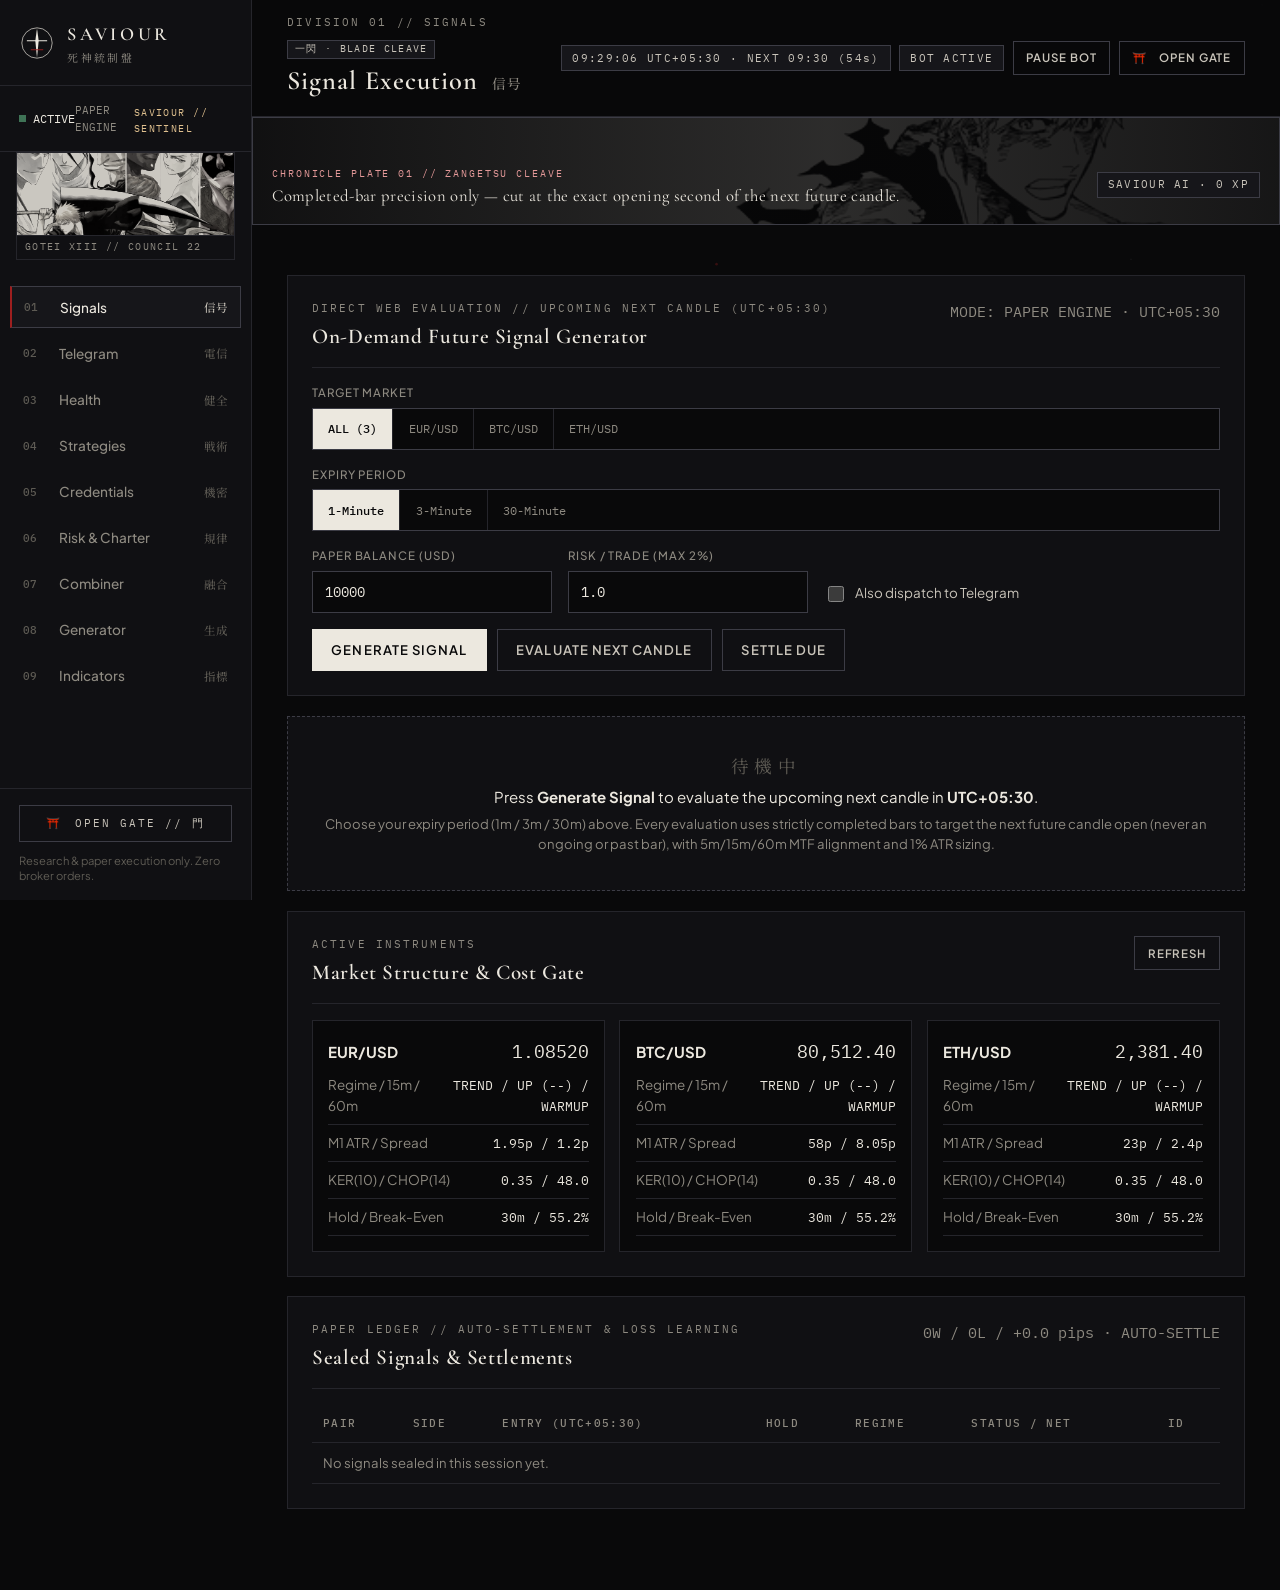
==== commit 5fe91c2e: "feat: Add expiry period toggle to Signals page (1m / 3m / 30m) - Add expiry selector UI on Signals p" ====
--- a/docs/console.html
+++ b/docs/console.html
@@ -184,6 +184,15 @@
             </div>
           </div>
 
+          <div class="field-group">
+            <span class="field-label">Expiry Period</span>
+            <div class="seg-group" id="sig-expiry-tabs" role="group" aria-label="Select expiry">
+              <button type="button" class="seg is-active" data-expiry="1">1-Minute</button>
+              <button type="button" class="seg" data-expiry="3">3-Minute</button>
+              <button type="button" class="seg" data-expiry="30">30-Minute</button>
+            </div>
+          </div>
+
           <div class="signal-params">
             <label class="field">
               <span class="field-label">Paper Balance (USD)</span>
@@ -218,7 +227,7 @@
         <div class="empty-stage">
           <p class="empty-jp" lang="ja">待機中</p>
           <p class="empty-title">Press <strong>Generate Signal</strong> to evaluate the upcoming next candle in <strong>UTC+05:30</strong>.</p>
-          <p class="empty-sub">Every evaluation uses strictly completed bars to target the next future candle open (never an ongoing or past bar), with 5m/15m/60m MTF alignment and 1% ATR sizing.</p>
+          <p class="empty-sub">Choose your expiry period (1m / 3m / 30m) above. Every evaluation uses strictly completed bars to target the next future candle open (never an ongoing or past bar), with 5m/15m/60m MTF alignment and 1% ATR sizing.</p>
         </div>
       </div>
 
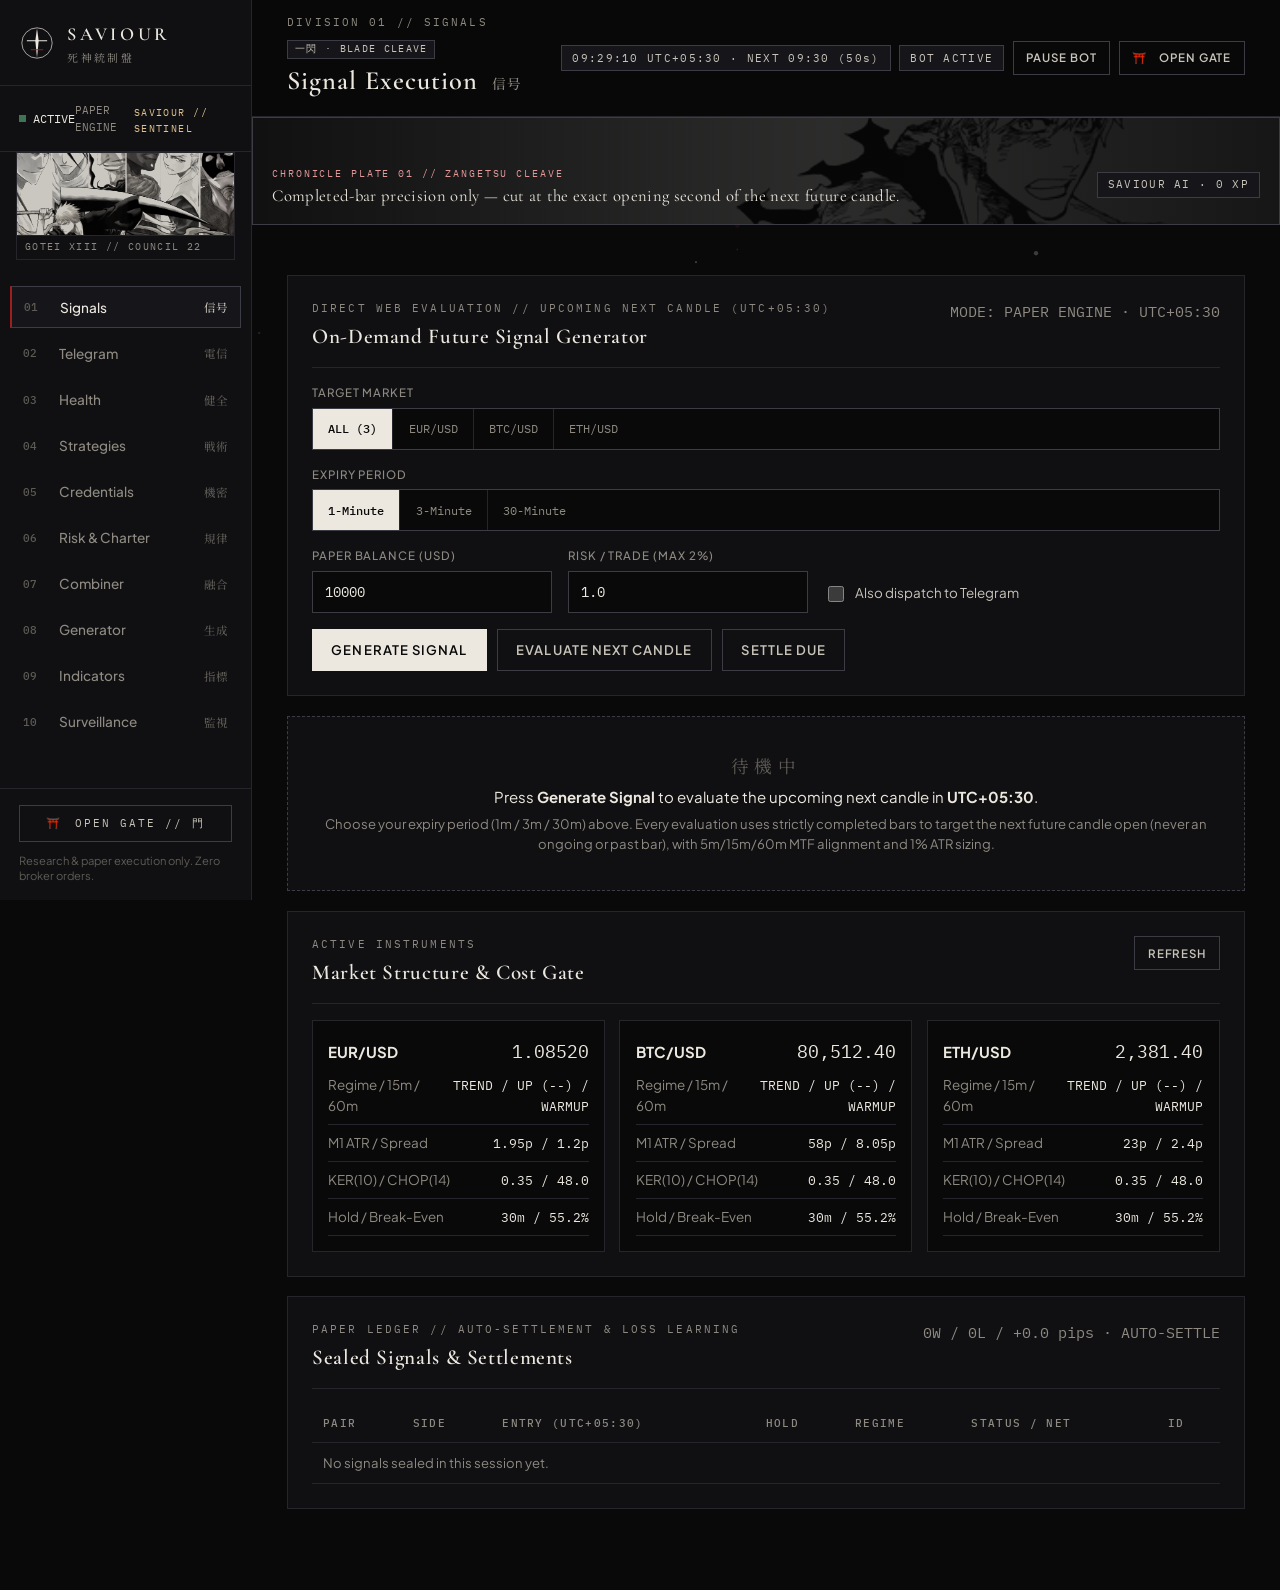
==== commit 5cf45231: "Comprehensive cleanup, new indicators, expiry scalping, UI, trader mindset Phase 1 — New Custom Indi" ====
--- a/docs/console.html
+++ b/docs/console.html
@@ -99,6 +99,11 @@
         <span class="nav-idx mono">09</span>
         <span class="nav-name">Indicators</span>
         <span class="nav-jp" lang="ja">指標</span>
+      </button>
+      <button type="button" class="nav-item" data-nav="surveillance">
+        <span class="nav-idx mono">10</span>
+        <span class="nav-name">Surveillance</span>
+        <span class="nav-jp" lang="ja">監視</span>
       </button>
     </nav>
 
@@ -998,6 +1003,104 @@
           <button type="button" class="btn btn-sm btn-ghost" onclick="loadIndicators()">Refresh</button>
         </div>
         <div id="indicators-grid" class="indicator-grid"></div>
+      </div>
+    </section>
+
+    <!-- =================================================================
+         PAGE 10 : MARKET SURVEILLANCE (監視)
+         ================================================================= -->
+    <section class="page" id="page-surveillance" data-page="surveillance">
+      <div class="panel">
+        <div class="panel-head">
+          <div>
+            <p class="eyebrow mono">CUSTOM MICROSTRUCTURE INDICATORS // 20 ORIGINAL METRICS</p>
+            <h2 class="panel-title">Saviour Custom Indicator Surveillance</h2>
+          </div>
+          <button type="button" class="btn btn-sm btn-ghost" onclick="loadSurveillance()">Refresh</button>
+        </div>
+        <p class="panel-desc">Original indicators not based on RSI/MACD/Bollinger — derived from candle geometry, order flow proxies, and market microstructure theory (VPIN, Kyle's Lambda, Smart Money Index).</p>
+        <div id="surveillance-grid" class="surveillance-grid">
+          <div class="empty-stage">
+            <p class="empty-jp" lang="ja">監視中</p>
+            <p class="empty-title">Click <strong>Refresh</strong> to load live custom indicator values.</p>
+          </div>
+        </div>
+      </div>
+
+      <div class="panel">
+        <div class="panel-head">
+          <div>
+            <p class="eyebrow mono">EXPIRY-AWARE SCALPING METHODS // 1MIN · 3MIN · 30MIN</p>
+            <h2 class="panel-title">Scalping Method Matrix</h2>
+          </div>
+        </div>
+        <p class="panel-desc">7 original scalping methods that adapt thresholds across expiry periods. Each method uses custom microstructure indicators as entry triggers.</p>
+        <div class="table-wrap">
+          <table class="data-table">
+            <thead>
+              <tr>
+                <th>Method ID</th>
+                <th>Concept</th>
+                <th>Indicator Used</th>
+                <th>1-min Threshold</th>
+                <th>3-min Threshold</th>
+                <th>30-min Threshold</th>
+              </tr>
+            </thead>
+            <tbody>
+              <tr><td class="mono">flow_imbalance_scalp</td><td>Order flow imbalance</td><td class="mono">body_pressure_imbalance</td><td class="mono">0.15</td><td class="mono">0.20</td><td class="mono">0.25</td></tr>
+              <tr><td class="mono">vpin_breakout_scalp</td><td>VPIN expansion breakout</td><td class="mono">vpin_proxy</td><td class="mono">0.35</td><td class="mono">0.40</td><td class="mono">0.50</td></tr>
+              <tr><td class="mono">smart_money_scalp</td><td>Smart money accumulation</td><td class="mono">smart_money_index</td><td class="mono">0.30</td><td class="mono">0.40</td><td class="mono">0.50</td></tr>
+              <tr><td class="mono">liquidity_gap_scalp</td><td>Liquidity gap continuation</td><td class="mono">liquidity_gap_detor</td><td class="mono">1.5</td><td class="mono">1.8</td><td class="mono">2.0</td></tr>
+              <tr><td class="mono">kyle_impact_scalp</td><td>Kyle's lambda price impact</td><td class="mono">kyle_lambda_proxy</td><td class="mono">0.15</td><td class="mono">0.20</td><td class="mono">0.25</td></tr>
+              <tr><td class="mono">session_velocity_scalp</td><td>Session velocity shift</td><td class="mono">session_velocity_shift</td><td class="mono">0.30</td><td class="mono">0.40</td><td class="mono">0.50</td></tr>
+              <tr><td class="mono">tick_imbalance_scalp</td><td>Tick volume imbalance</td><td class="mono">tick_volume_imbalance</td><td class="mono">0.15</td><td class="mono">0.20</td><td class="mono">0.25</td></tr>
+            </tbody>
+          </table>
+        </div>
+      </div>
+
+      <div class="panel">
+        <div class="panel-head">
+          <div>
+            <p class="eyebrow mono">TRADER MINDSET // THE PRO'S OPERATING SYSTEM</p>
+            <h2 class="panel-title">Discipline &amp; Risk Framework</h2>
+          </div>
+        </div>
+        <div class="charter-grid">
+          <div class="charter-item">
+            <span class="mono charter-num">01 // THINK IN PROBABILITIES</span>
+            <p>Every trade is one data point in a distribution. Focus on edge, not outcome. One loss is just one flip of the coin.</p>
+          </div>
+          <div class="charter-item">
+            <span class="mono charter-num">02 // RISK IS THE HOLY COMMANDMENT</span>
+            <p>Protect capital at all costs. Risk 0.5-1.5% per trade. Place stop loss before entry. Never exceed daily loss limits.</p>
+          </div>
+          <div class="charter-item">
+            <span class="mono charter-num">03 // PROCESS OVER OUTCOME</span>
+            <p>Evaluate yourself on whether you followed your plan, not whether you made money. Over 100+ trades, process determines outcomes.</p>
+          </div>
+          <div class="charter-item">
+            <span class="mono charter-num">04 // LOSS ACCEPTANCE</span>
+            <p>Every strategy produces losing trades. Losing trades are tuition, not betrayal. Never revenge-trade after a loss.</p>
+          </div>
+          <div class="charter-item">
+            <span class="mono charter-num">05 // SELECTIVE ENTRY</span>
+            <p>Trade less, profit more. The highest-quality setups are rare. Waiting for them is the skill. "No trade" is a valid decision.</p>
+          </div>
+          <div class="charter-item">
+            <span class="mono charter-num">06 // ADAPTIVE RISK</span>
+            <p>During drawdowns, reduce risk — don't increase it. Normal: 1%, Drawdown: 0.25-0.5%, Recovery: 0.5%.</p>
+          </div>
+          <div class="charter-item">
+            <span class="mono charter-num">07 // DISCIPLINE INFRASTRUCTURE</span>
+            <p>Discipline is not a feeling — it's a system. Written plan, automated stops, trading journal, pre-trade checklist.</p>
+          </div>
+          <div class="charter-item">
+            <span class="mono charter-num">08 // CONTINUOUS IMPROVEMENT</span>
+            <p>Plan → Execute → Journal → Review → Refine → Repeat. Make subtle, evidence-based refinements. Validate through backtesting.</p>
+          </div>
+        </div>
       </div>
     </section>
   </div>
@@ -1063,6 +1166,14 @@
       </svg>
       <span>Indic</span>
     </button>
+    <button type="button" class="tab-btn" data-nav="surveillance">
+      <svg viewBox="0 0 24 24" fill="none" stroke="currentColor" stroke-width="1.6" aria-hidden="true">
+        <circle cx="12" cy="12" r="9"/><circle cx="12" cy="12" r="4"/>
+        <line x1="12" y1="1" x2="12" y2="5"/><line x1="12" y1="19" x2="12" y2="23"/>
+        <line x1="1" y1="12" x2="5" y2="12"/><line x1="19" y1="12" x2="23" y2="12"/>
+      </svg>
+      <span>Surv</span>
+    </button>
   </nav>
 </div>
 
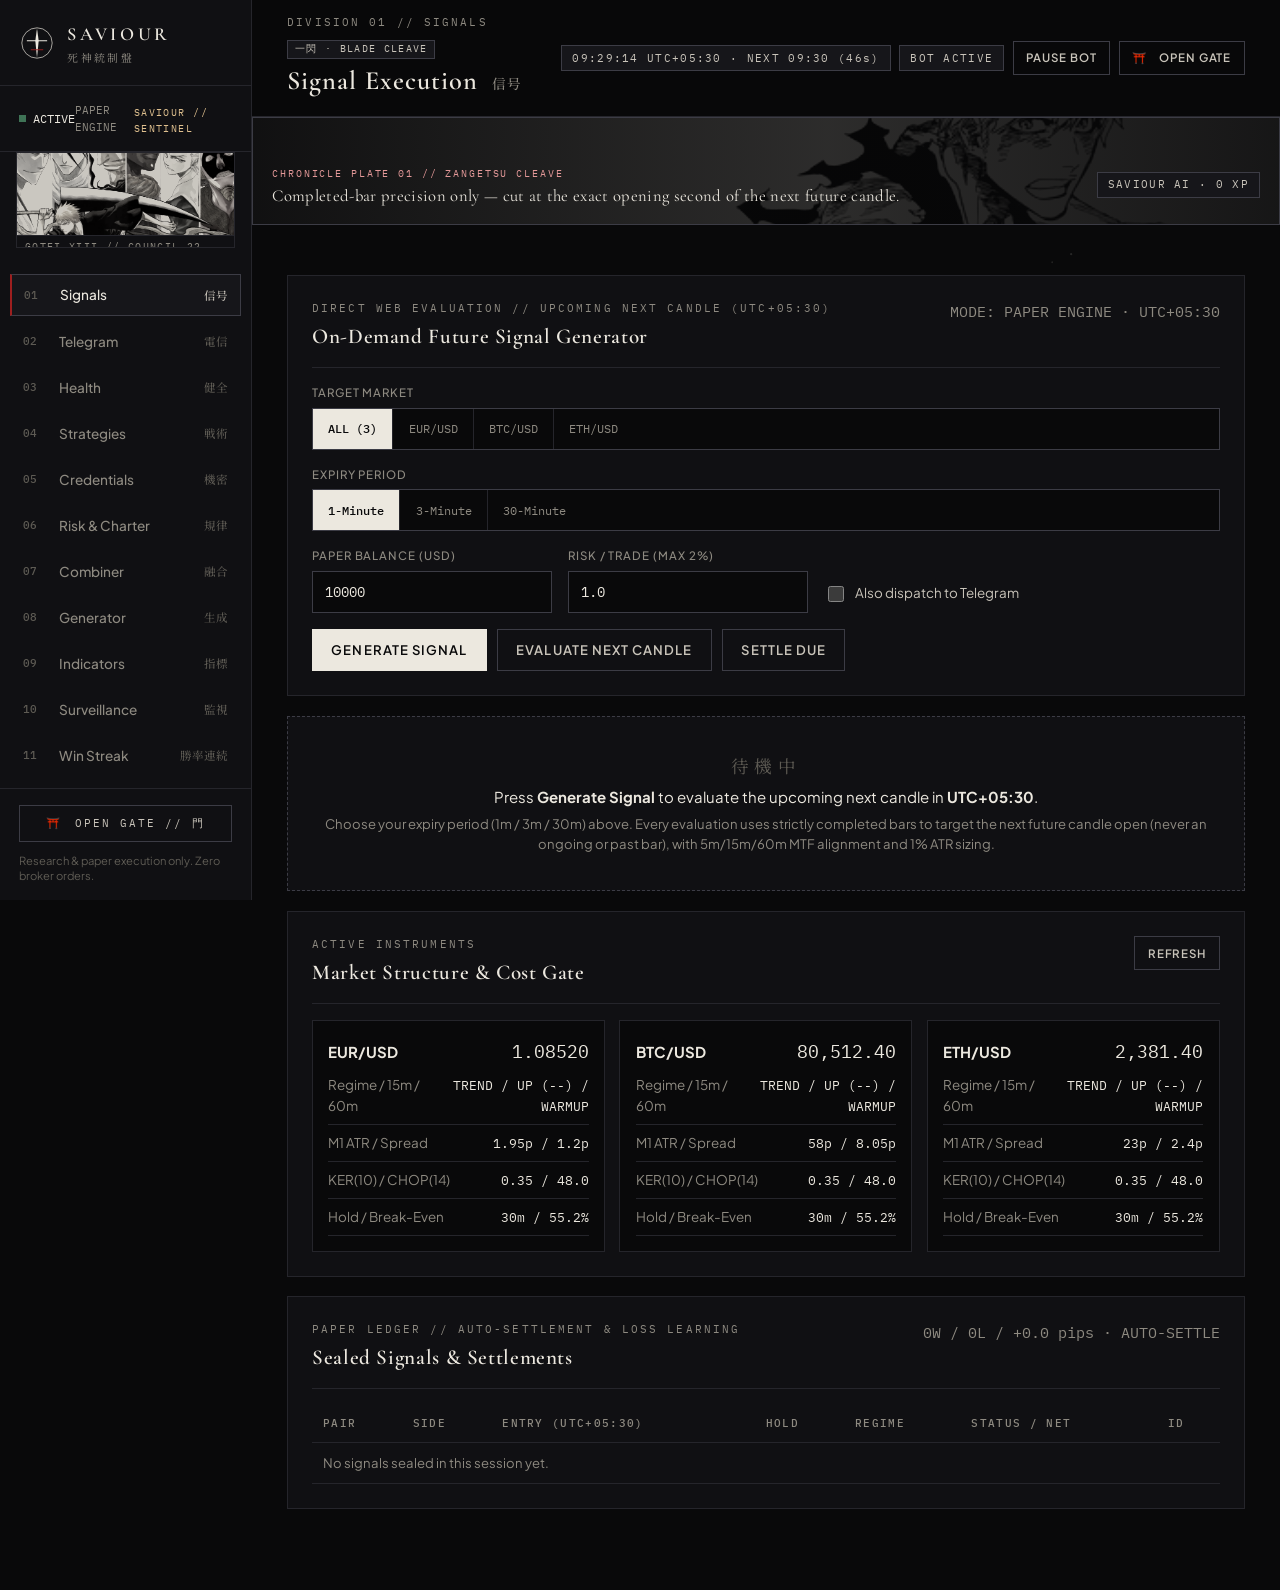
==== commit 4a9aaf7d: "Separate Win Streak page + API + UI (completely independent from signal generator) - web_dashboard.p" ====
--- a/docs/console.html
+++ b/docs/console.html
@@ -105,6 +105,11 @@
         <span class="nav-name">Surveillance</span>
         <span class="nav-jp" lang="ja">監視</span>
       </button>
+      <button type="button" class="nav-item" data-nav="winstreak">
+        <span class="nav-idx mono">11</span>
+        <span class="nav-name">Win Streak</span>
+        <span class="nav-jp" lang="ja">勝率連続</span>
+      </button>
     </nav>
 
     <div class="rail-footer">
@@ -1100,6 +1105,113 @@
             <span class="mono charter-num">08 // CONTINUOUS IMPROVEMENT</span>
             <p>Plan → Execute → Journal → Review → Refine → Repeat. Make subtle, evidence-based refinements. Validate through backtesting.</p>
           </div>
+        </div>
+      </div>
+    </section>
+
+    <!-- ════════════════════════════════════════════════════════════════════
+         PAGE 11 : WIN STREAK COMPOUNDING (勝率連続)
+         ───────────────────────────────────────────────────────────────────
+         Separate model, separate signals, separate from the signal generator.
+         Uses the win streak model (ensemble_model_winstreak.json) which
+         predicts WIN/LOSS on high-confidence setups — completely independent
+         from the main signal generator model.
+
+         Target: 5 consecutive wins per day with compounding position sizing.
+         ─────────────────────────────────────────────────────────────────── -->
+    <section class="page" id="page-winstreak" data-page="winstreak">
+      <div class="page-inner">
+        <header class="page-header">
+          <h2 class="panel-title">WIN STREAK COMPOUNDING</h2>
+          <p class="panel-subtitle">Separate model · 5 consecutive wins · Daily compounding</p>
+        </header>
+
+        <div class="card">
+          <div class="card-title">MODEL ARCHITECTURE</div>
+          <div class="winstreak-grid" style="display:grid;grid-template-columns:1fr 1fr;gap:1rem;margin-top:0.75rem;">
+            <div class="winstreak-model-box">
+              <div class="winstreak-model-name">MAIN MODEL</div>
+              <div class="winstreak-model-desc">ensemble_model_fb.json</div>
+              <div class="winstreak-model-role">Predicts DIRECTION (buy/sell)</div>
+              <div class="winstreak-model-meta">5 GBDT members · 42 features each</div>
+            </div>
+            <div class="winstreak-model-box winstreak-model-separate">
+              <div class="winstreak-model-name">WIN STREAK MODEL</div>
+              <div class="winstreak-model-desc">ensemble_model_winstreak.json</div>
+              <div class="winstreak-model-role">Predicts WIN PROBABILITY</div>
+              <div class="winstreak-model-meta">3 GBDT members · 49 features each</div>
+            </div>
+          </div>
+          <div class="winstreak-flow" style="margin-top:0.75rem;font-size:0.85rem;color:var(--muted);">
+            Direction from main model → Win probability from separate win streak model → Trade if BOTH pass thresholds
+          </div>
+        </div>
+
+        <div class="card">
+          <div class="card-title">COMPOUNDING RULES</div>
+          <div class="winstreak-rules" style="display:grid;grid-template-columns:repeat(auto-fit,minmax(140px,1fr));gap:0.75rem;margin-top:0.75rem;">
+            <div class="winstreak-rule">
+              <div class="winstreak-rule-value">1.0%</div>
+              <div class="winstreak-rule-label">Base Risk</div>
+            </div>
+            <div class="winstreak-rule">
+              <div class="winstreak-rule-value">+10%</div>
+              <div class="winstreak-rule-label">Size per Win</div>
+            </div>
+            <div class="winstreak-rule">
+              <div class="winstreak-rule-value">3.0%</div>
+              <div class="winstreak-rule-label">Max Size</div>
+            </div>
+            <div class="winstreak-rule">
+              <div class="winstreak-rule-value">5</div>
+              <div class="winstreak-rule-label">Target Streak</div>
+            </div>
+            <div class="winstreak-rule">
+              <div class="winstreak-rule-value">1.2</div>
+              <div class="winstreak-rule-label">Spread (pips)</div>
+            </div>
+            <div class="winstreak-rule">
+              <div class="winstreak-rule-value">5-bar</div>
+              <div class="winstreak-rule-label">Horizon</div>
+            </div>
+          </div>
+          <div class="winstreak-streak-display" id="winstreak-streak-bar" style="margin-top:0.75rem;">
+            <span class="winstreak-streak-label">Current Streak:</span>
+            <span class="winstreak-streak-dots" id="winstreak-streak-dots">
+              <span class="streak-dot"></span><span class="streak-dot"></span><span class="streak-dot"></span><span class="streak-dot"></span><span class="streak-dot"></span>
+            </span>
+            <span class="winstreak-streak-count" id="winstreak-streak-count">0 / 5</span>
+          </div>
+        </div>
+
+        <div class="card">
+          <div class="card-title">
+            LIVE SIGNALS
+            <button type="button" class="btn btn-sm btn-ghost" onclick="loadWinStreak()">Refresh</button>
+          </div>
+          <div id="winstreak-grid" class="winstreak-grid" style="margin-top:0.75rem;">
+            <div class="winstreak-loading">Click Refresh to load signals from the win streak model...</div>
+          </div>
+        </div>
+
+        <div class="card">
+          <div class="card-title">SIZE SCALING TABLE</div>
+          <table class="winstreak-table" style="width:100%;border-collapse:collapse;margin-top:0.75rem;">
+            <thead>
+              <tr style="text-align:left;border-bottom:1px solid var(--border);">
+                <th style="padding:0.5rem;font-size:0.8rem;">Streak</th>
+                <th style="padding:0.5rem;font-size:0.8rem;">Size %</th>
+                <th style="padding:0.5rem;font-size:0.8rem;">Status</th>
+              </tr>
+            </thead>
+            <tbody>
+              <tr style="border-bottom:1px solid var(--border);"><td style="padding:0.5rem;">1</td><td style="padding:0.5rem;">1.00%</td><td style="padding:0.5rem;color:var(--muted);">First win</td></tr>
+              <tr style="border-bottom:1px solid var(--border);"><td style="padding:0.5rem;">2</td><td style="padding:0.5rem;">1.10%</td><td style="padding:0.5rem;color:var(--muted);">Building</td></tr>
+              <tr style="border-bottom:1px solid var(--border);"><td style="padding:0.5rem;">3</td><td style="padding:0.5rem;">1.20%</td><td style="padding:0.5rem;color:var(--muted);">Building</td></tr>
+              <tr style="border-bottom:1px solid var(--border);"><td style="padding:0.5rem;">4</td><td style="padding:0.5rem;">1.30%</td><td style="padding:0.5rem;color:var(--muted);">Almost there</td></tr>
+              <tr><td style="padding:0.5rem;font-weight:bold;">5</td><td style="padding:0.5rem;font-weight:bold;">1.40%</td><td style="padding:0.5rem;color:var(--accent);font-weight:bold;">★ BANK THE DAY ★</td></tr>
+            </tbody>
+          </table>
         </div>
       </div>
     </section>
@@ -1174,6 +1286,12 @@
       </svg>
       <span>Surv</span>
     </button>
+    <button type="button" class="tab-btn" data-nav="winstreak">
+      <svg viewBox="0 0 24 24" fill="none" stroke="currentColor" stroke-width="1.6" aria-hidden="true">
+        <polyline points="17 3 21 3 21 7"/><polyline points="3 17 7 17 7 21"/><polyline points="14 4 17 7 20 4"/><polyline points="10 20 7 17 10 14"/>
+      </svg>
+      <span>Streak</span>
+    </button>
   </nav>
 </div>
 
--- a/docs/assets/style.css
+++ b/docs/assets/style.css
@@ -2782,3 +2782,115 @@
 }
 .combiner-vote-row .bull { color: var(--moss); }
 .combiner-vote-row .bear { color: var(--seal); }
+
+/* ───────────────────── Win Streak Compounding ───────────────────── */
+.winstreak-model-box {
+  border: 1px solid var(--border);
+  border-radius: 6px;
+  padding: 0.75rem;
+}
+.winstreak-model-separate {
+  border-color: var(--accent);
+  box-shadow: 0 0 0 1px var(--accent);
+}
+.winstreak-model-name {
+  font-size: 0.7rem;
+  color: var(--muted);
+  text-transform: uppercase;
+  letter-spacing: 0.05em;
+}
+.winstreak-model-separate .winstreak-model-name {
+  color: var(--accent);
+}
+.winstreak-model-desc {
+  font-family: var(--mono, monospace);
+  font-size: 0.85rem;
+  margin: 0.25rem 0;
+}
+.winstreak-model-role {
+  font-size: 0.75rem;
+  color: var(--moss);
+}
+.winstreak-model-meta {
+  font-size: 0.7rem;
+  color: var(--muted);
+  margin-top: 0.2rem;
+}
+.winstreak-flow {
+  padding: 0.5rem;
+  background: rgba(0,0,0,0.2);
+  border-radius: 4px;
+  border-left: 2px solid var(--accent);
+}
+.winstreak-rule {
+  text-align: center;
+  padding: 0.5rem;
+  border: 1px solid var(--border);
+  border-radius: 4px;
+}
+.winstreak-rule-value {
+  font-family: var(--mono, monospace);
+  font-size: 1.2rem;
+  font-weight: bold;
+  color: var(--accent);
+}
+.winstreak-rule-label {
+  font-size: 0.7rem;
+  color: var(--muted);
+  margin-top: 0.2rem;
+}
+.winstreak-streak-display {
+  display: flex;
+  align-items: center;
+  gap: 0.5rem;
+}
+.winstreak-streak-label {
+  font-size: 0.8rem;
+  color: var(--muted);
+}
+.winstreak-streak-dots {
+  display: flex;
+  gap: 0.25rem;
+}
+.streak-dot {
+  width: 12px;
+  height: 12px;
+  border-radius: 50%;
+  border: 1px solid var(--border);
+  background: transparent;
+}
+.streak-dot.filled {
+  background: var(--accent);
+  border-color: var(--accent);
+  box-shadow: 0 0 6px rgba(139,148,158,0.4);
+}
+.winstreak-streak-count {
+  font-family: var(--mono, monospace);
+  font-size: 0.9rem;
+  font-weight: bold;
+  color: var(--accent);
+}
+.winstreak-loading, .winstreak-empty {
+  text-align: center;
+  padding: 2rem;
+  color: var(--muted);
+}
+.winstreak-signal {
+  border: 1px solid var(--border);
+  border-radius: 6px;
+  padding: 0.75rem;
+  margin-bottom: 0.5rem;
+}
+.winstreak-signal-active {
+  border-color: var(--moss);
+  background: rgba(40,60,40,0.15);
+}
+.winstreak-signal-banked {
+  border-color: var(--accent);
+  background: rgba(139,148,158,0.1);
+  box-shadow: 0 0 0 1px var(--accent);
+}
+.winstreak-table th, .winstreak-table td {
+  padding: 0.5rem;
+  border-bottom: 1px solid var(--border);
+}
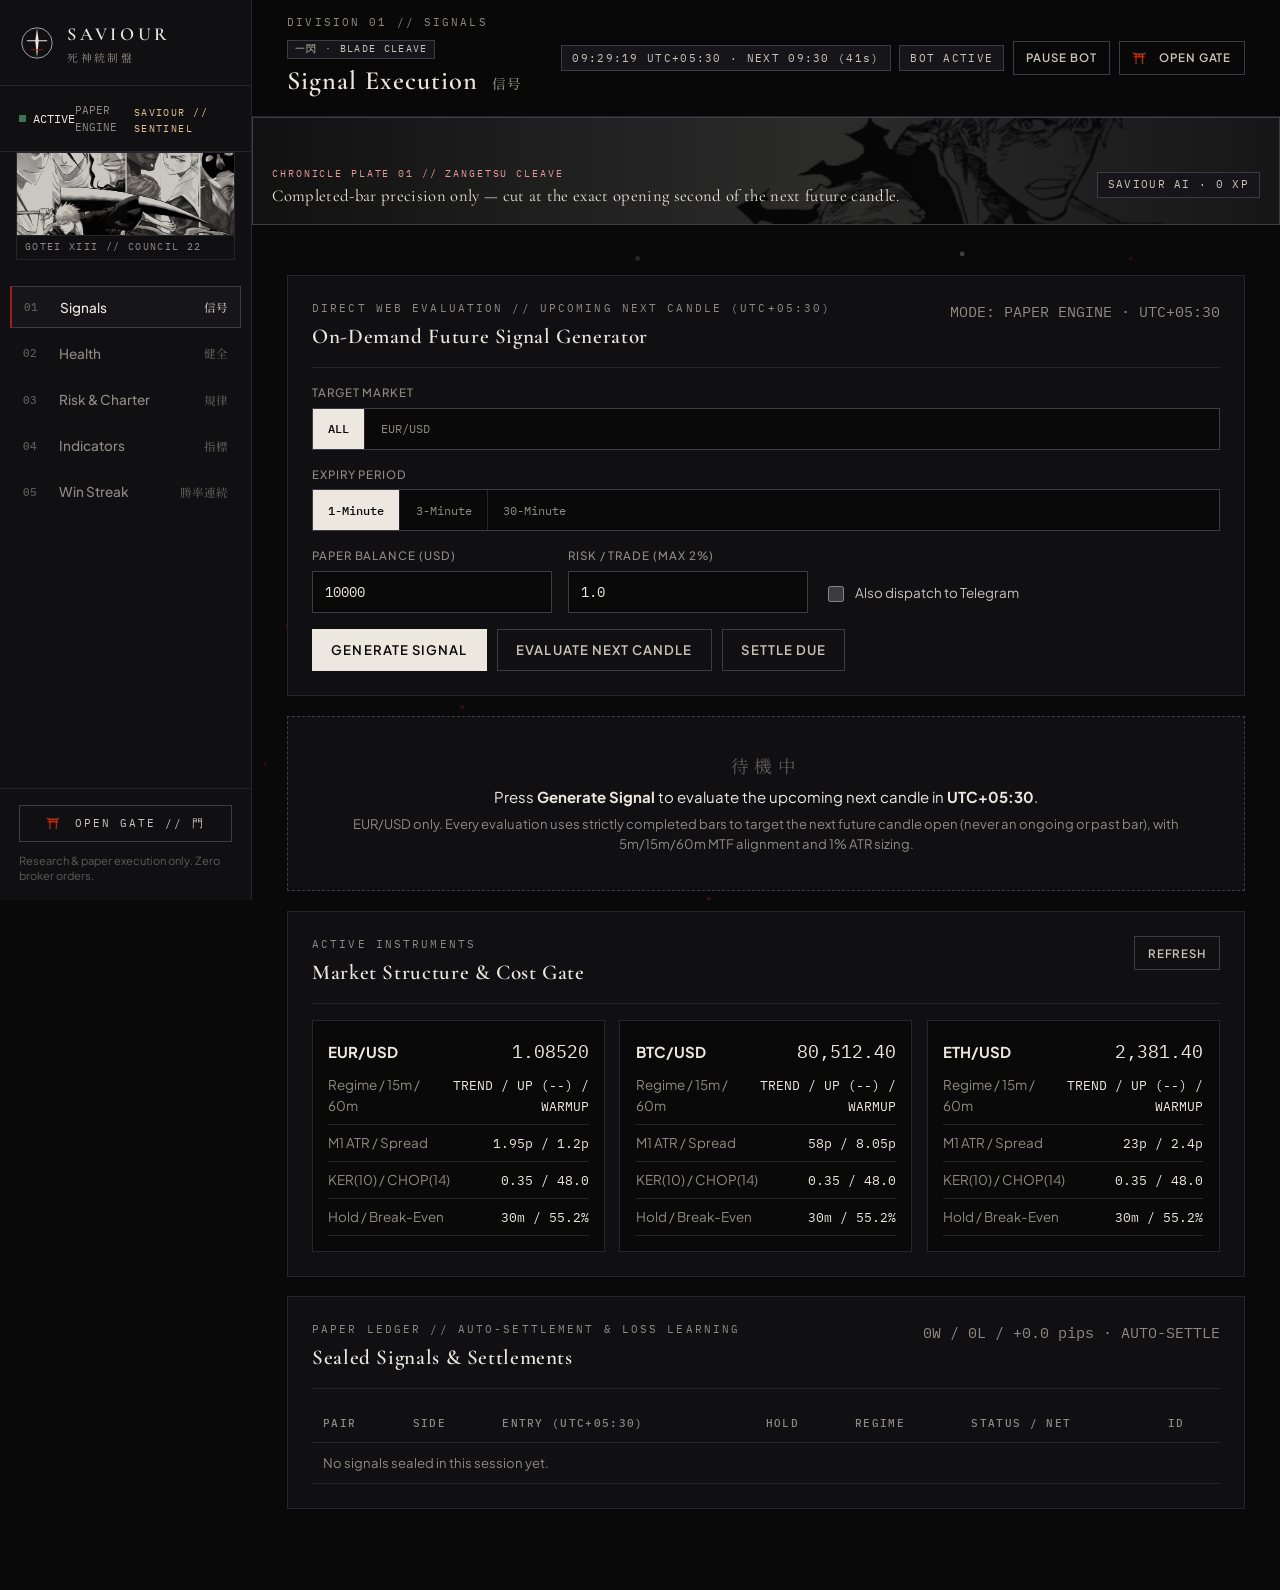
==== commit 8ca82d52: "fix: operations daemon + trainer + brain_cli edge cases BUG FIXES (3 additional bugs):  1. Operation" ====
--- a/docs/console.html
+++ b/docs/console.html
@@ -60,53 +60,23 @@
         <span class="nav-name">Signals</span>
         <span class="nav-jp" lang="ja">信号</span>
       </button>
-      <button type="button" class="nav-item" data-nav="telegram">
+      <button type="button" class="nav-item" data-nav="health">
         <span class="nav-idx mono">02</span>
-        <span class="nav-name">Telegram</span>
-        <span class="nav-jp" lang="ja">電信</span>
-      </button>
-      <button type="button" class="nav-item" data-nav="health">
-        <span class="nav-idx mono">03</span>
         <span class="nav-name">Health</span>
         <span class="nav-jp" lang="ja">健全</span>
       </button>
-      <button type="button" class="nav-item" data-nav="strategies">
-        <span class="nav-idx mono">04</span>
-        <span class="nav-name">Strategies</span>
-        <span class="nav-jp" lang="ja">戦術</span>
-      </button>
-      <button type="button" class="nav-item" data-nav="credentials">
-        <span class="nav-idx mono">05</span>
-        <span class="nav-name">Credentials</span>
-        <span class="nav-jp" lang="ja">機密</span>
-      </button>
       <button type="button" class="nav-item" data-nav="risk">
-        <span class="nav-idx mono">06</span>
+        <span class="nav-idx mono">03</span>
         <span class="nav-name">Risk &amp; Charter</span>
         <span class="nav-jp" lang="ja">規律</span>
       </button>
-      <button type="button" class="nav-item" data-nav="combiner">
-        <span class="nav-idx mono">07</span>
-        <span class="nav-name">Combiner</span>
-        <span class="nav-jp" lang="ja">融合</span>
-      </button>
-      <button type="button" class="nav-item" data-nav="generator">
-        <span class="nav-idx mono">08</span>
-        <span class="nav-name">Generator</span>
-        <span class="nav-jp" lang="ja">生成</span>
-      </button>
       <button type="button" class="nav-item" data-nav="indicators">
-        <span class="nav-idx mono">09</span>
+        <span class="nav-idx mono">04</span>
         <span class="nav-name">Indicators</span>
         <span class="nav-jp" lang="ja">指標</span>
       </button>
-      <button type="button" class="nav-item" data-nav="surveillance">
-        <span class="nav-idx mono">10</span>
-        <span class="nav-name">Surveillance</span>
-        <span class="nav-jp" lang="ja">監視</span>
-      </button>
       <button type="button" class="nav-item" data-nav="winstreak">
-        <span class="nav-idx mono">11</span>
+        <span class="nav-idx mono">05</span>
         <span class="nav-name">Win Streak</span>
         <span class="nav-jp" lang="ja">勝率連続</span>
       </button>
@@ -187,10 +157,8 @@
           <div class="field-group">
             <span class="field-label">Target Market</span>
             <div class="seg-group" id="sig-pair-tabs" role="group" aria-label="Select market">
-              <button type="button" class="seg is-active" data-pair="ALL">ALL (3)</button>
+              <button type="button" class="seg is-active" data-pair="ALL">ALL</button>
               <button type="button" class="seg" data-pair="EUR/USD">EUR/USD</button>
-              <button type="button" class="seg" data-pair="BTC/USD">BTC/USD</button>
-              <button type="button" class="seg" data-pair="ETH/USD">ETH/USD</button>
             </div>
           </div>
 
@@ -237,8 +205,21 @@
         <div class="empty-stage">
           <p class="empty-jp" lang="ja">待機中</p>
           <p class="empty-title">Press <strong>Generate Signal</strong> to evaluate the upcoming next candle in <strong>UTC+05:30</strong>.</p>
-          <p class="empty-sub">Choose your expiry period (1m / 3m / 30m) above. Every evaluation uses strictly completed bars to target the next future candle open (never an ongoing or past bar), with 5m/15m/60m MTF alignment and 1% ATR sizing.</p>
-        </div>
+          <p class="empty-sub">EUR/USD only. Every evaluation uses strictly completed bars to target the next future candle open (never an ongoing or past bar), with 5m/15m/60m MTF alignment and 1% ATR sizing.</p>
+        </div>
+      </div>
+
+      <!-- Signal Results — Instant Outcomes + Auto-Learning -->
+      <div class="panel" id="results-panel" style="display:none;">
+        <div class="panel-head">
+          <div>
+            <p class="eyebrow mono">SIGNAL RESULTS // AUTO-SETTLED // SELF-LEARNING</p>
+            <h2 class="panel-title">Outcome Tracker &amp; Loss Analyzer</h2>
+          </div>
+          <div class="mono dim" id="results-summary">—</div>
+        </div>
+        <div id="results-learning" class="learning-banner" style="display:none;"></div>
+        <div id="results-list" class="results-table-wrap"></div>
       </div>
 
       <!-- Live 3-Market Tape -->
@@ -286,190 +267,7 @@
     <!-- =================================================================
          PAGE 02 : TELEGRAM (電信)
          ================================================================= -->
-    <section class="page" id="page-telegram" data-page="telegram">
-      <div class="grid-2">
-        <div class="panel">
-          <div class="panel-head">
-            <div>
-              <p class="eyebrow mono">OWNER-ONLY TRANSPORT</p>
-              <h2 class="panel-title">Telegram Dispatch Status</h2>
-            </div>
-            <span class="pill" id="tg-conn-pill">CHECKING</span>
-          </div>
-          <dl class="kv-list">
-            <div class="kv"><dt>Bot Token</dt><dd class="mono" id="tg-token-mask">Not set</dd></div>
-            <div class="kv"><dt>Owner Chat ID</dt><dd class="mono" id="tg-owner-mask">Not set</dd></div>
-            <div class="kv"><dt>Update Offset Cursor</dt><dd class="mono" id="tg-offset">0</dd></div>
-            <div class="kv"><dt>Pending Outbox</dt><dd class="mono" id="tg-pending">0</dd></div>
-            <div class="kv"><dt>Output Format</dt><dd class="mono" id="tg-active-style">standard / standard</dd></div>
-            <div class="kv"><dt>Delivery Law</dt><dd>SENT recorded only on confirmed message_id</dd></div>
-          </dl>
-        </div>
-
-        <div class="panel">
-          <div class="panel-head">
-            <div>
-              <p class="eyebrow mono">DIRECT COMMAND CONSOLE</p>
-              <h2 class="panel-title">Execute Bot Commands</h2>
-            </div>
-          </div>
-          <p class="panel-desc">Run any of the six owner commands directly inside the web console. Enable chat mirror only when you also want a copy sent to your phone.</p>
-          <div class="cmd-grid" id="tg-cmd-buttons">
-            <button type="button" class="btn btn-ghost mono cmd-btn" data-cmd="/status">/status</button>
-            <button type="button" class="btn btn-ghost mono cmd-btn" data-cmd="/signals">/signals</button>
-            <button type="button" class="btn btn-ghost mono cmd-btn" data-cmd="/pause">/pause</button>
-            <button type="button" class="btn btn-ghost mono cmd-btn" data-cmd="/resume">/resume</button>
-            <button type="button" class="btn btn-ghost mono cmd-btn" data-cmd="/start">/start</button>
-            <button type="button" class="btn btn-ghost mono cmd-btn" data-cmd="/help">/help</button>
-          </div>
-          <label class="check-field mt-sm">
-            <input type="checkbox" id="tg-mirror-chat">
-            <span>Also send reply to Telegram chat (requires token)</span>
-          </label>
-          <pre class="terminal-box mono" id="tg-terminal-output">Select a command above to inspect the live bot response.</pre>
-        </div>
-      </div>
-
-      <div class="panel" id="needle-router-panel">
-        <div class="panel-head">
-          <div>
-            <p class="eyebrow mono">SAVIOUR &times; CACTUS NEEDLE 3 // HUMAN COGNITIVE STRATEGIST &amp; SELF-HEALING AI</p>
-            <h2 class="panel-title">Autonomous Partner, Tool Router &amp; Error Rectifier</h2>
-          </div>
-          <div class="btn-row">
-            <span class="pill" id="cog-stage-pill">SENTINEL</span>
-            <span class="pill pill-live" id="needle-engine-pill">READY</span>
-          </div>
-        </div>
-        <p class="panel-desc">Converse naturally with SAVIOUR like a human quant researcher, route plain-English commands across all 9 fine-tuned Needle 3 tools (<span class="mono">NEEDLE_TELEMETRY=0</span>), trigger walk-forward backtests, or run autonomous error detection &amp; self-rectification. Every settled trade updates SAVIOUR's post-mortem memory.</p>
-
-        <div class="config-grid">
-          <label class="field" style="grid-column: 1 / -1;">
-            <span class="field-label">Talk to SAVIOUR, Issue a Command, or Paste a Macro Headline</span>
-            <input type="text" id="needle-query-input" class="input mono" placeholder="e.g. Hey SAVIOUR, how are our trades?  |  find any errors and fix them  |  run walk-forward backtest">
-          </label>
-        </div>
-
-        <div class="action-bar mt-sm">
-          <button type="button" class="btn btn-primary" id="btn-needle-run">Send to SAVIOUR</button>
-          <button type="button" class="btn btn-ghost" id="btn-self-heal">Self-Heal &amp; Rectify</button>
-          <button type="button" class="btn btn-ghost mono needle-sample-btn" data-query="Hey SAVIOUR, how are our trades looking and what did you learn recently?">Ask Human Reflection</button>
-          <button type="button" class="btn btn-ghost mono needle-sample-btn" data-query="run walk-forward backtest across all markets">Run Auto-Backtest</button>
-          <button type="button" class="btn btn-ghost mono needle-sample-btn" data-query="find any errors or flaws and fix them automatically">Detect &amp; Fix Flaws</button>
-          <button type="button" class="btn btn-ghost mono needle-sample-btn" data-query="scan btc/usd right now">Scan BTC/USD</button>
-          <button type="button" class="btn btn-ghost mono needle-sample-btn" data-query="Breaking headline: US CPI inflation comes in hot at 3.8%, USD spikes across majors">Test CPI Shock</button>
-        </div>
-
-        <pre class="terminal-box mono mt-sm" id="needle-terminal-output">SAVIOUR × Needle 3 Cognitive Partner ready. Ask how trades are performing, run a backtest, or command any subsystem above.</pre>
-      </div>
-
-      <div class="panel" id="tg-format-studio-panel">
-        <div class="panel-head">
-          <div>
-            <p class="eyebrow mono">CUSTOMISABLE MESSAGE TEMPLATES</p>
-            <h2 class="panel-title">Telegram Output Format Studio</h2>
-          </div>
-          <div class="btn-row">
-            <button type="button" class="btn btn-sm btn-ghost" id="btn-reset-tg-format">Reset Default</button>
-            <button type="button" class="btn btn-sm btn-primary" id="btn-save-tg-format">Save Output Format</button>
-          </div>
-        </div>
-        <p class="panel-desc">Choose a clean preset or compose your own <span class="mono">{placeholder}</span> layout for live signal dispatches and cost-charged <span class="mono">RESULT</span> settlements. Saved settings persist to runtime state and sync across scheduled runs while keeping all six Telegram commands unchanged.</p>
-
-        <div class="config-grid">
-          <label class="field">
-            <span class="field-label">Signal Dispatch Style</span>
-            <select id="tg-sig-style" class="input mono">
-              <option value="standard">standard — Full Audit (8 lines)</option>
-              <option value="brief">brief — 4-Field Phone Read</option>
-              <option value="tactical">tactical — Structured Desk Seal</option>
-              <option value="compact">compact — Single-Line Ticker</option>
-              <option value="custom">custom — User {placeholder} Template</option>
-            </select>
-          </label>
-
-          <label class="field">
-            <span class="field-label">Settlement (RESULT) Style</span>
-            <select id="tg-res-style" class="input mono">
-              <option value="standard">standard — Full Ledger Verdict</option>
-              <option value="compact">compact — Single-Line Result</option>
-              <option value="custom">custom — User {placeholder} Template</option>
-            </select>
-          </label>
-
-          <div class="config-block">
-            <span class="field-label">Format Scope &amp; Charter Guard</span>
-            <div class="inline-checks">
-              <label class="check-field">
-                <input type="checkbox" id="tg-apply-cmd">
-                <span>Apply signal style to <span class="mono">/signals</span> command too</span>
-              </label>
-              <label class="check-field">
-                <input type="checkbox" id="tg-paper-footer" checked>
-                <span>Ensure paper-research notice on custom templates</span>
-              </label>
-            </div>
-          </div>
-        </div>
-
-        <div class="grid-2 mt-md" id="tg-custom-editors">
-          <div class="fmt-editor-box">
-            <div class="fmt-editor-head">
-              <span class="field-label">Custom Signal Template</span>
-              <span class="mono dim fmt-hint">Click token to insert</span>
-            </div>
-            <div class="token-bar" id="tg-sig-tokens"></div>
-            <textarea id="tg-sig-template" class="input mono fmt-textarea" rows="5" spellcheck="false" placeholder="{pair} {side} ({horizon}m) #{short_id}&#10;Entry: {entry_hm} UTC+05:30 -> Expiry: {expiry_hm} UTC+05:30&#10;Regime: {regime} | Model: {probability}&#10;Gate: {reason}"></textarea>
-          </div>
-
-          <div class="fmt-editor-box">
-            <div class="fmt-editor-head">
-              <span class="field-label">Custom Settlement (RESULT) Template</span>
-              <span class="mono dim fmt-hint">UNRESOLVED honesty enforced</span>
-            </div>
-            <div class="token-bar" id="tg-res-tokens"></div>
-            <textarea id="tg-res-template" class="input mono fmt-textarea" rows="5" spellcheck="false" placeholder="RESULT {pair} {side} #{short_id} -> {verdict}&#10;Fill: {entry_price} -> {exit_price}&#10;Gross {gross_pips}p | Cost {spread_pips}p | Net {net_pips}p"></textarea>
-          </div>
-        </div>
-
-        <div class="grid-2 mt-md">
-          <div class="preview-pane">
-            <span class="field-label mono">LIVE SIGNAL PREVIEW</span>
-            <pre class="terminal-box mono preview-box" id="tg-preview-signal"></pre>
-          </div>
-          <div class="preview-pane">
-            <span class="field-label mono">LIVE SETTLEMENT (RESULT) PREVIEW</span>
-            <pre class="terminal-box mono preview-box" id="tg-preview-result"></pre>
-          </div>
-        </div>
-      </div>
-
-      <div class="panel">
-        <div class="panel-head">
-          <div>
-            <p class="eyebrow mono">AUDIT TRAIL</p>
-            <h2 class="panel-title">Outbox Delivery Queue</h2>
-          </div>
-        </div>
-        <div class="table-wrap">
-          <table class="data-table">
-            <thead>
-              <tr>
-                <th>Message Key</th>
-                <th>Kind</th>
-                <th>State</th>
-                <th>Attempts</th>
-                <th>Detail</th>
-              </tr>
-            </thead>
-            <tbody id="tg-outbox-tbody">
-              <tr><td colspan="5" class="dim">Outbox is clean.</td></tr>
-            </tbody>
-          </table>
-        </div>
-      </div>
-    </section>
-
+    
     <!-- =================================================================
          PAGE 03 : HEALTH (健全)
          ================================================================= -->
@@ -527,298 +325,11 @@
     <!-- =================================================================
          PAGE 04 : STRATEGIES (戦術)
          ================================================================= -->
-    <section class="page" id="page-strategies" data-page="strategies">
-      <div class="panel">
-        <div class="panel-head">
-          <div>
-            <p class="eyebrow mono">LIVE RUNTIME GATES</p>
-            <h2 class="panel-title">Engine Filter Configuration</h2>
-          </div>
-          <button type="button" class="btn btn-sm btn-primary" id="btn-save-config">Apply Changes</button>
-        </div>
-
-        <div class="config-grid" id="strat-config-form">
-          <div class="config-block">
-            <span class="field-label">Enabled Spot Markets</span>
-            <div class="inline-checks">
-              <label class="check-field"><input type="checkbox" name="cfg-pair" value="EUR/USD" checked><span>EUR/USD</span></label>
-              <label class="check-field"><input type="checkbox" name="cfg-pair" value="BTC/USD" checked><span>BTC/USD</span></label>
-              <label class="check-field"><input type="checkbox" name="cfg-pair" value="ETH/USD" checked><span>ETH/USD</span></label>
-            </div>
-          </div>
-
-          <div class="config-block">
-            <span class="field-label">Higher-Timeframe MTF Filter</span>
-            <div class="inline-checks">
-              <label class="check-field"><input type="checkbox" id="cfg-mtf" checked><span>Require MTF Trend Agreement</span></label>
-              <select id="cfg-mtf-min" class="input input-sm mono">
-                <option value="15" selected>15m Structure</option>
-                <option value="5">5m Structure</option>
-              </select>
-              <select id="cfg-mtf-gap" class="input input-sm mono" aria-label="MTF Clear-Trend Dead-Zone">
-                <option value="0">Dead-Zone: 0.0 bps</option>
-                <option value="1.5">Dead-Zone: 1.5 bps</option>
-                <option value="2.0" selected>Dead-Zone: 2.0 bps (-39% MDD)</option>
-                <option value="3.0">Dead-Zone: 3.0 bps</option>
-              </select>
-              <label class="check-field"><input type="checkbox" id="cfg-mtf-macro"><span>60m Macro Slope Gate</span></label>
-            </div>
-          </div>
-
-          <div class="config-block">
-            <span class="field-label">Execution Shields</span>
-            <div class="inline-checks">
-              <label class="check-field"><input type="checkbox" id="cfg-news" checked><span>Macro / US NFP Blackout</span></label>
-              <label class="check-field"><input type="checkbox" id="cfg-adaptive" checked><span>Adaptive Cost Horizon</span></label>
-              <label class="check-field"><input type="checkbox" id="cfg-session"><span>FX Session Filter</span></label>
-              <label class="check-field"><input type="checkbox" id="cfg-rollover" checked><span>FX Friday 21:55Z Rollover Guard</span></label>
-            </div>
-          </div>
-
-          <div class="config-block">
-            <span class="field-label">Drawdown &amp; De-Clustering Protections</span>
-            <div class="inline-checks">
-              <select id="cfg-cooldown" class="input input-sm mono" aria-label="Signal Cooldown">
-                <option value="0">Cooldown: Off (0m)</option>
-                <option value="15" selected>Cooldown: 15m (-73% MDD)</option>
-                <option value="30">Cooldown: 30m</option>
-                <option value="60">Cooldown: 60m</option>
-              </select>
-              <select id="cfg-loss-streak" class="input input-sm mono" aria-label="Stoploss Streak Guard">
-                <option value="0">StoplossGuard: Off</option>
-                <option value="2">2 Losses -&gt; 60m Pause</option>
-                <option value="3" selected>3 Losses -&gt; 60m Pause</option>
-                <option value="4">4 Losses -&gt; 60m Pause</option>
-              </select>
-              <label class="check-field"><input type="checkbox" id="cfg-shadow-recovery" checked><span>Shadow-Win Streak Recovery</span></label>
-            </div>
-          </div>
-        </div>
-      </div>
-
-      <div class="panel" id="family-fusion-panel">
-        <div class="panel-head">
-          <div>
-            <p class="eyebrow mono">HIERARCHICAL ENSEMBLE // 6 MERGED FAMILIES + 10 PAIRWISE SYNERGIES</p>
-            <h2 class="panel-title">Merged Strategic Family Fusion Matrix</h2>
-          </div>
-          <div class="seg-group" id="fam-pair-tabs" role="group" aria-label="Select family fusion market">
-            <button type="button" class="seg is-active" data-fam-pair="EUR/USD">EUR/USD</button>
-            <button type="button" class="seg" data-fam-pair="BTC/USD">BTC/USD</button>
-            <button type="button" class="seg" data-fam-pair="ETH/USD">ETH/USD</button>
-          </div>
-        </div>
-        <p class="panel-desc">Fuses <span class="mono">CORE_GATE</span>, <span class="mono">CLASSIC_COUNCIL</span>, <span class="mono">MICRO_SCALPING</span>, <span class="mono">SMC_ICT</span>, <span class="mono">VIRAL_MOMENTUM</span>, and <span class="mono">QUANT_SCALP</span> via empirical-Bayes shrinkage, cross-family confluence synergy, and multi-family veto protection when opposing families exceed <span class="mono">0.30</span> mass.</p>
-        <div class="family-matrix-grid" id="family-matrix-grid"></div>
-        <div class="synergy-strip mt-sm" id="synergy-strip"></div>
-      </div>
-
-      <div class="panel" id="auto-backtest-panel">
-        <div class="panel-head">
-          <div>
-            <p class="eyebrow mono">PURGED WALK-FORWARD ENGINE // EVERY-TRADE POST-MORTEM MEMORY</p>
-            <h2 class="panel-title">Automatic Backtesting &amp; Self-Improvement Ledger</h2>
-          </div>
-          <div class="btn-row">
-            <button type="button" class="btn btn-sm btn-ghost" id="btn-refresh-learning">Refresh Memory</button>
-            <button type="button" class="btn btn-sm btn-primary" id="btn-run-backtest">Run Walk-Forward Backtest</button>
-          </div>
-        </div>
-        <p class="panel-desc">Executes purged 4-fold walk-forward backtests automatically as candles and settlements arrive, deducts full round-turn spread on every trade, tunes merged family weights on real market candles, and records SAVIOUR's trade-by-trade learning journal.</p>
-
-        <div class="grid-3" id="backtest-summary-cards"></div>
-
-        <div class="mt-md">
-          <span class="field-label mono">TRADE-BY-TRADE LEARNING JOURNAL &amp; RECTIFICATION LOG</span>
-          <div class="learning-journal-list mt-sm" id="learning-journal-list">
-            <p class="dim mono">Loading trade reflections and walk-forward telemetry...</p>
-          </div>
-        </div>
-      </div>
-
-      <!-- Archival Bleach Manga Chronicle Gallery -->
-      <div class="panel" id="manga-gallery-panel">
-        <div class="panel-head">
-          <div>
-            <p class="eyebrow mono">SEIREITEI ARCHIVE // THOUSAND-YEAR BLOOD WAR PLATES</p>
-            <h2 class="panel-title">Shinigami Tactical Chronicle</h2>
-          </div>
-          <span class="mono dim">SUMI-INK &amp; CINNABAR REGISTER</span>
-        </div>
-        <div class="console-manga-gallery">
-          <figure class="console-manga-item">
-            <img src="assets/manga/gotei-captains.webp" alt="Gotei 13 Captains Council" loading="lazy">
-            <figcaption class="mono">GOTEI XIII // 22-MEMBER COUNCIL</figcaption>
-          </figure>
-          <figure class="console-manga-item">
-            <img src="assets/manga/vasto-ulquiorra.jpg" alt="Resurreccion Cold Discipline" loading="lazy">
-            <figcaption class="mono">COLD VETO // ZERO EMOTION</figcaption>
-          </figure>
-          <figure class="console-manga-item">
-            <img src="assets/manga/shunsui-bankai.jpg" alt="Katen Kyokotsu Karamatsu Shinju" loading="lazy">
-            <figcaption class="mono">CAPTAIN-COMMANDER // RISK SEAL</figcaption>
-          </figure>
-          <figure class="console-manga-item">
-            <img src="assets/manga/bankai-clash.jpg" alt="Bankai Horizon Strike" loading="lazy">
-            <figcaption class="mono">BANKAI // CONFLUENCE STRIKE</figcaption>
-          </figure>
-        </div>
-      </div>
-
-      <div class="panel">
-        <div class="panel-head">
-          <div>
-            <p class="eyebrow mono">101,803 REAL EUR/USD M1 BARS // AUG – OCT 2026</p>
-            <h2 class="panel-title">Out-of-Sample Empirical Benchmark</h2>
-          </div>
-        </div>
-        <div class="table-wrap">
-          <table class="data-table">
-            <thead>
-              <tr>
-                <th>Configuration (London/NY 07–17Z, 1.20p spread charged)</th>
-                <th>Train WR (Aug–Sep)</th>
-                <th>Train Net / Trade</th>
-                <th>OOS WR (Oct)</th>
-                <th>OOS Net / Trade</th>
-              </tr>
-            </thead>
-            <tbody id="strat-bench-tbody">
-              <tr>
-                <td>Core Confluence (unfiltered 60m)</td>
-                <td class="mono">51.49%</td>
-                <td class="mono">-0.513 pips</td>
-                <td class="mono">57.47%</td>
-                <td class="mono">-0.116 pips</td>
-              </tr>
-              <tr>
-                <td><strong>Core + 15m MTF Alignment (active)</strong></td>
-                <td class="mono">52.21%</td>
-                <td class="mono">-0.312 pips</td>
-                <td class="mono">58.51%</td>
-                <td class="mono pos">+0.338 pips</td>
-              </tr>
-              <tr>
-                <td><strong>scalp_expansion Prototype (active)</strong></td>
-                <td class="mono">54.86%</td>
-                <td class="mono pos">+0.378 pips</td>
-                <td class="mono">55.02%</td>
-                <td class="mono pos">+0.382 pips</td>
-              </tr>
-              <tr>
-                <td><strong>Adaptive-Horizon Label Alignment + Cooldown Guard (80k 2026)</strong></td>
-                <td class="mono">51.30%</td>
-                <td class="mono">-0.910 pips</td>
-                <td class="mono">53.39%</td>
-                <td class="mono">+0.47p lift / -73% MDD</td>
-              </tr>
-              <tr>
-                <td><strong>MTF 2.0 bps Clear-Trend Dead-Zone + Shadow-Win Hold (260k 2025–26)</strong></td>
-                <td class="mono">48.67%</td>
-                <td class="mono">-30.6% MDD</td>
-                <td class="mono">52.04%</td>
-                <td class="mono pos">+0.48p gross / -38.6% MDD</td>
-              </tr>
-            </tbody>
-          </table>
-        </div>
-      </div>
-
-      <div class="panel">
-        <div class="panel-head">
-          <div>
-            <p class="eyebrow mono" id="strat-registry-eyebrow">1 CORE GATE + 21 MULTI-FAMILY PROTOTYPES</p>
-            <h2 class="panel-title">Council &amp; Strategy Family Registry</h2>
-          </div>
-          <div class="mono dim" id="strat-family-summary">SMC/ICT · Viral Momentum · Quant Scalp · Micro Scalp · Classic</div>
-        </div>
-        <div class="table-wrap">
-          <table class="data-table">
-            <thead>
-              <tr>
-                <th>Strategy ID</th>
-                <th>Family</th>
-                <th>Rule Summary</th>
-                <th>Allowed Regimes</th>
-                <th>Weight</th>
-                <th>Seen</th>
-              </tr>
-            </thead>
-            <tbody id="strat-members-tbody"></tbody>
-          </table>
-        </div>
-      </div>
-    </section>
-
+    
     <!-- =================================================================
          PAGE 05 : CREDENTIALS (機密)
          ================================================================= -->
-    <section class="page" id="page-credentials" data-page="credentials">
-      <div class="grid-3">
-        <div class="stat-card">
-          <span class="stat-label mono">TWELVE DATA POOL</span>
-          <strong class="stat-val mono" id="cred-td-count">0 / 30</strong>
-          <span class="stat-sub" id="cred-td-detail">Legitimate slots configured</span>
-        </div>
-        <div class="stat-card">
-          <span class="stat-label mono">SUPABASE RLS STORE</span>
-          <strong class="stat-val mono" id="cred-sb-state">UNSET</strong>
-          <span class="stat-sub" id="cred-sb-url">Local JSONL active</span>
-        </div>
-        <div class="stat-card">
-          <span class="stat-label mono">TELEGRAM OWNER</span>
-          <strong class="stat-val mono" id="cred-tg-state">UNSET</strong>
-          <span class="stat-sub" id="cred-tg-chat">Web console active</span>
-        </div>
-      </div>
-
-      <div class="panel">
-        <div class="panel-head">
-          <div>
-            <p class="eyebrow mono">LOCAL VAULT // .ENV (GIT-IGNORED, CHMOD 600)</p>
-            <h2 class="panel-title">Configure Service Credentials</h2>
-          </div>
-        </div>
-        <p class="panel-desc">Values entered below are written atomically to your local git-ignored <span class="mono">.env</span> file with <span class="mono">0600</span> owner-only permissions and never echoed back in plaintext. Leave any field blank to keep its existing value.</p>
-
-        <form id="cred-form" class="cred-form" autocomplete="off">
-          <div class="grid-2">
-            <div class="cred-box">
-              <h3 class="subhead">Twelve Data Key Pool (1 to 30 Slots)</h3>
-              <p class="field-hint">One key per line. One free key (800 credits/day) covers all 3 markets (~312 credits/day). Do not register multiple free accounts to bypass provider rate limits.</p>
-              <textarea id="in-td-keys" class="input mono textarea" rows="4" placeholder="Paste primary key on line 1 (optional legitimate extra keys on lines 2..30)"></textarea>
-              <div class="slot-chips" id="cred-slot-chips"></div>
-            </div>
-
-            <div class="cred-box">
-              <h3 class="subhead">Supabase &amp; Telegram</h3>
-              <label class="field">
-                <span class="field-label">SUPABASE_URL</span>
-                <input type="url" id="in-sb-url" class="input mono" placeholder="https://your-project.supabase.co">
-              </label>
-              <label class="field">
-                <span class="field-label">SUPABASE_SERVICE_ROLE_KEY</span>
-                <input type="password" id="in-sb-key" class="input mono" placeholder="service_role secret (never anon)">
-              </label>
-              <label class="field">
-                <span class="field-label">TELEGRAM_BOT_TOKEN</span>
-                <input type="password" id="in-tg-token" class="input mono" placeholder="123456789:AAH...">
-              </label>
-              <label class="field">
-                <span class="field-label">TELEGRAM_OWNER_CHAT_ID</span>
-                <input type="text" id="in-tg-chat" class="input mono" placeholder="Numeric owner chat ID">
-              </label>
-            </div>
-          </div>
-
-          <div class="action-bar mt-md">
-            <button type="submit" class="btn btn-primary">Save to Local Vault</button>
-            <button type="button" class="btn btn-ghost" id="btn-clear-td">Clear Twelve Data Slots</button>
-          </div>
-        </form>
-      </div>
-    </section>
-
+    
     <!-- =================================================================
          PAGE 06 : RISK & CHARTER (規律)
          ================================================================= -->
@@ -918,83 +429,11 @@
     <!-- =================================================================
          PAGE 07 : COMBINER (融合)
          ================================================================= -->
-    <section class="page" id="page-combiner" data-page="combiner">
-      <div class="panel">
-        <div class="panel-head">
-          <div>
-            <p class="eyebrow mono">MULTI-INDICATOR FUSION // COMBINED SCORE</p>
-            <h2 class="panel-title">Combiner Score Engine</h2>
-          </div>
-          <div class="action-bar" style="margin:0">
-            <button type="button" class="btn btn-sm btn-ghost" onclick="loadCombiner()">Refresh</button>
-            <button type="button" class="btn btn-sm btn-primary" onclick="goToSignals()">Generate Signal</button>
-          </div>
-        </div>
-        <div id="combiner-score-board" class="combiner-score-board">
-          <div class="empty-stage"><p class="empty-jp" lang="ja">待機中</p><p class="empty-title">Loading combiner data…</p></div>
-        </div>
-      </div>
-
-      <div class="panel">
-        <div class="panel-head">
-          <div>
-            <p class="eyebrow mono">INDICATOR VOTES // WEIGHTED FUSED</p>
-            <h2 class="panel-title">Signal Vote Matrix</h2>
-          </div>
-        </div>
-        <div id="combiner-votes" class="vote-grid"></div>
-      </div>
-
-      <div class="panel">
-        <div class="panel-head">
-          <div>
-            <p class="eyebrow mono">ML ENSEMBLE // GBDT PREDICTION</p>
-            <h2 class="panel-title">Model Prediction</h2>
-          </div>
-        </div>
-        <div id="combiner-ml" class="ml-prediction-box"></div>
-      </div>
-
-      <div class="panel">
-        <div class="panel-head">
-          <div>
-            <p class="eyebrow mono">RECENT PRICE ACTION // 60 CANDLES</p>
-            <h2 class="panel-title">Price Tape</h2>
-          </div>
-        </div>
-        <div id="combiner-tape" class="price-tape"></div>
-      </div>
-    </section>
-
+    
     <!-- =================================================================
          PAGE 08 : GENERATOR (生成)
          ================================================================= -->
-    <section class="page" id="page-generator" data-page="generator">
-      <div class="panel">
-        <div class="panel-head">
-          <div>
-            <p class="eyebrow mono">FUTURE SIGNAL PREDICTION // ALL HORIZONS</p>
-            <h2 class="panel-title">Signal Generator — Upcoming Candles</h2>
-          </div>
-          <div class="action-bar" style="margin:0">
-            <button type="button" class="btn btn-sm btn-ghost" onclick="loadGenerator()">Refresh</button>
-            <button type="button" class="btn btn-sm btn-primary" onclick="goToSignals()">Generate Signal</button>
-          </div>
-        </div>
-        <div id="generator-summary" class="generator-summary"></div>
-      </div>
-
-      <div class="panel">
-        <div class="panel-head">
-          <div>
-            <p class="eyebrow mono">EXPIRY HORIZONS // 1-MIN · 3-MIN · 30-MIN</p>
-            <h2 class="panel-title">Predicted Signals per Horizon</h2>
-          </div>
-        </div>
-        <div id="generator-horizons" class="horizon-grid"></div>
-      </div>
-    </section>
-
+    
     <!-- =================================================================
          PAGE 09 : INDICATORS (指標)
          ================================================================= -->
@@ -1014,101 +453,7 @@
     <!-- =================================================================
          PAGE 10 : MARKET SURVEILLANCE (監視)
          ================================================================= -->
-    <section class="page" id="page-surveillance" data-page="surveillance">
-      <div class="panel">
-        <div class="panel-head">
-          <div>
-            <p class="eyebrow mono">CUSTOM MICROSTRUCTURE INDICATORS // 20 ORIGINAL METRICS</p>
-            <h2 class="panel-title">Saviour Custom Indicator Surveillance</h2>
-          </div>
-          <button type="button" class="btn btn-sm btn-ghost" onclick="loadSurveillance()">Refresh</button>
-        </div>
-        <p class="panel-desc">Original indicators not based on RSI/MACD/Bollinger — derived from candle geometry, order flow proxies, and market microstructure theory (VPIN, Kyle's Lambda, Smart Money Index).</p>
-        <div id="surveillance-grid" class="surveillance-grid">
-          <div class="empty-stage">
-            <p class="empty-jp" lang="ja">監視中</p>
-            <p class="empty-title">Click <strong>Refresh</strong> to load live custom indicator values.</p>
-          </div>
-        </div>
-      </div>
-
-      <div class="panel">
-        <div class="panel-head">
-          <div>
-            <p class="eyebrow mono">EXPIRY-AWARE SCALPING METHODS // 1MIN · 3MIN · 30MIN</p>
-            <h2 class="panel-title">Scalping Method Matrix</h2>
-          </div>
-        </div>
-        <p class="panel-desc">7 original scalping methods that adapt thresholds across expiry periods. Each method uses custom microstructure indicators as entry triggers.</p>
-        <div class="table-wrap">
-          <table class="data-table">
-            <thead>
-              <tr>
-                <th>Method ID</th>
-                <th>Concept</th>
-                <th>Indicator Used</th>
-                <th>1-min Threshold</th>
-                <th>3-min Threshold</th>
-                <th>30-min Threshold</th>
-              </tr>
-            </thead>
-            <tbody>
-              <tr><td class="mono">flow_imbalance_scalp</td><td>Order flow imbalance</td><td class="mono">body_pressure_imbalance</td><td class="mono">0.15</td><td class="mono">0.20</td><td class="mono">0.25</td></tr>
-              <tr><td class="mono">vpin_breakout_scalp</td><td>VPIN expansion breakout</td><td class="mono">vpin_proxy</td><td class="mono">0.35</td><td class="mono">0.40</td><td class="mono">0.50</td></tr>
-              <tr><td class="mono">smart_money_scalp</td><td>Smart money accumulation</td><td class="mono">smart_money_index</td><td class="mono">0.30</td><td class="mono">0.40</td><td class="mono">0.50</td></tr>
-              <tr><td class="mono">liquidity_gap_scalp</td><td>Liquidity gap continuation</td><td class="mono">liquidity_gap_detor</td><td class="mono">1.5</td><td class="mono">1.8</td><td class="mono">2.0</td></tr>
-              <tr><td class="mono">kyle_impact_scalp</td><td>Kyle's lambda price impact</td><td class="mono">kyle_lambda_proxy</td><td class="mono">0.15</td><td class="mono">0.20</td><td class="mono">0.25</td></tr>
-              <tr><td class="mono">session_velocity_scalp</td><td>Session velocity shift</td><td class="mono">session_velocity_shift</td><td class="mono">0.30</td><td class="mono">0.40</td><td class="mono">0.50</td></tr>
-              <tr><td class="mono">tick_imbalance_scalp</td><td>Tick volume imbalance</td><td class="mono">tick_volume_imbalance</td><td class="mono">0.15</td><td class="mono">0.20</td><td class="mono">0.25</td></tr>
-            </tbody>
-          </table>
-        </div>
-      </div>
-
-      <div class="panel">
-        <div class="panel-head">
-          <div>
-            <p class="eyebrow mono">TRADER MINDSET // THE PRO'S OPERATING SYSTEM</p>
-            <h2 class="panel-title">Discipline &amp; Risk Framework</h2>
-          </div>
-        </div>
-        <div class="charter-grid">
-          <div class="charter-item">
-            <span class="mono charter-num">01 // THINK IN PROBABILITIES</span>
-            <p>Every trade is one data point in a distribution. Focus on edge, not outcome. One loss is just one flip of the coin.</p>
-          </div>
-          <div class="charter-item">
-            <span class="mono charter-num">02 // RISK IS THE HOLY COMMANDMENT</span>
-            <p>Protect capital at all costs. Risk 0.5-1.5% per trade. Place stop loss before entry. Never exceed daily loss limits.</p>
-          </div>
-          <div class="charter-item">
-            <span class="mono charter-num">03 // PROCESS OVER OUTCOME</span>
-            <p>Evaluate yourself on whether you followed your plan, not whether you made money. Over 100+ trades, process determines outcomes.</p>
-          </div>
-          <div class="charter-item">
-            <span class="mono charter-num">04 // LOSS ACCEPTANCE</span>
-            <p>Every strategy produces losing trades. Losing trades are tuition, not betrayal. Never revenge-trade after a loss.</p>
-          </div>
-          <div class="charter-item">
-            <span class="mono charter-num">05 // SELECTIVE ENTRY</span>
-            <p>Trade less, profit more. The highest-quality setups are rare. Waiting for them is the skill. "No trade" is a valid decision.</p>
-          </div>
-          <div class="charter-item">
-            <span class="mono charter-num">06 // ADAPTIVE RISK</span>
-            <p>During drawdowns, reduce risk — don't increase it. Normal: 1%, Drawdown: 0.25-0.5%, Recovery: 0.5%.</p>
-          </div>
-          <div class="charter-item">
-            <span class="mono charter-num">07 // DISCIPLINE INFRASTRUCTURE</span>
-            <p>Discipline is not a feeling — it's a system. Written plan, automated stops, trading journal, pre-trade checklist.</p>
-          </div>
-          <div class="charter-item">
-            <span class="mono charter-num">08 // CONTINUOUS IMPROVEMENT</span>
-            <p>Plan → Execute → Journal → Review → Refine → Repeat. Make subtle, evidence-based refinements. Validate through backtesting.</p>
-          </div>
-        </div>
-      </div>
-    </section>
-
+    
     <!-- ════════════════════════════════════════════════════════════════════
          PAGE 11 : WIN STREAK COMPOUNDING (勝率連続)
          ───────────────────────────────────────────────────────────────────
@@ -1225,12 +570,6 @@
       </svg>
       <span>Signals</span>
     </button>
-    <button type="button" class="tab-btn" data-nav="telegram">
-      <svg viewBox="0 0 24 24" fill="none" stroke="currentColor" stroke-width="1.6" aria-hidden="true">
-        <polygon points="21 3 3 11 10 14 13 21 21 3"/>
-      </svg>
-      <span>Telegram</span>
-    </button>
     <button type="button" class="tab-btn" data-nav="health">
       <svg viewBox="0 0 24 24" fill="none" stroke="currentColor" stroke-width="1.6" aria-hidden="true">
         <rect x="4" y="4" width="16" height="16"/>
@@ -1238,38 +577,11 @@
       </svg>
       <span>Health</span>
     </button>
-    <button type="button" class="tab-btn" data-nav="strategies">
-      <svg viewBox="0 0 24 24" fill="none" stroke="currentColor" stroke-width="1.6" aria-hidden="true">
-        <line x1="4" y1="6" x2="20" y2="6"/><circle cx="9" cy="6" r="2" fill="#09090a"/>
-        <line x1="4" y1="12" x2="20" y2="12"/><circle cx="15" cy="12" r="2" fill="#09090a"/>
-        <line x1="4" y1="18" x2="20" y2="18"/><circle cx="11" cy="18" r="2" fill="#09090a"/>
-      </svg>
-      <span>Strategies</span>
-    </button>
-    <button type="button" class="tab-btn" data-nav="credentials">
-      <svg viewBox="0 0 24 24" fill="none" stroke="currentColor" stroke-width="1.6" aria-hidden="true">
-        <rect x="5" y="11" width="14" height="9"/>
-        <path d="M8 11V7a4 4 0 0 1 8 0v4"/>
-      </svg>
-      <span>Vault</span>
-    </button>
     <button type="button" class="tab-btn" data-nav="risk">
       <svg viewBox="0 0 24 24" fill="none" stroke="currentColor" stroke-width="1.6" aria-hidden="true">
         <polygon points="12 3 20 7 20 13 12 21 4 13 4 7 12 3"/>
       </svg>
       <span>Risk</span>
-    </button>
-    <button type="button" class="tab-btn" data-nav="combiner">
-      <svg viewBox="0 0 24 24" fill="none" stroke="currentColor" stroke-width="1.6" aria-hidden="true">
-        <circle cx="12" cy="12" r="9"/><path d="M12 3v18M3 12h18"/>
-      </svg>
-      <span>Comb</span>
-    </button>
-    <button type="button" class="tab-btn" data-nav="generator">
-      <svg viewBox="0 0 24 24" fill="none" stroke="currentColor" stroke-width="1.6" aria-hidden="true">
-        <polygon points="13 2 3 14 12 14 11 22 21 10 12 10 13 2"/>
-      </svg>
-      <span>Gen</span>
     </button>
     <button type="button" class="tab-btn" data-nav="indicators">
       <svg viewBox="0 0 24 24" fill="none" stroke="currentColor" stroke-width="1.6" aria-hidden="true">
@@ -1277,14 +589,6 @@
         <line x1="16" y1="20" x2="16" y2="14"/><line x1="22" y1="20" x2="2" y2="20"/>
       </svg>
       <span>Indic</span>
-    </button>
-    <button type="button" class="tab-btn" data-nav="surveillance">
-      <svg viewBox="0 0 24 24" fill="none" stroke="currentColor" stroke-width="1.6" aria-hidden="true">
-        <circle cx="12" cy="12" r="9"/><circle cx="12" cy="12" r="4"/>
-        <line x1="12" y1="1" x2="12" y2="5"/><line x1="12" y1="19" x2="12" y2="23"/>
-        <line x1="1" y1="12" x2="5" y2="12"/><line x1="19" y1="12" x2="23" y2="12"/>
-      </svg>
-      <span>Surv</span>
     </button>
     <button type="button" class="tab-btn" data-nav="winstreak">
       <svg viewBox="0 0 24 24" fill="none" stroke="currentColor" stroke-width="1.6" aria-hidden="true">
--- a/docs/assets/style.css
+++ b/docs/assets/style.css
@@ -1753,37 +1753,66 @@
    ========================================================================== */
 
 @media (max-width: 920px) {
-  .side-rail {
-    display: none;
-  }
-
+  .side-rail { display: none; }
   .workspace {
     margin-left: 0;
-    padding-bottom: calc(var(--mobile-tab) + env(safe-area-inset-bottom, 0px) + 1.5rem);
+    padding: 0.6rem 0.7rem calc(var(--mobile-tab) + env(safe-area-inset-bottom, 0px) + 0.6rem);
+    padding-bottom: calc(var(--mobile-tab) + env(safe-area-inset-bottom, 0px) + 0.6rem);
   }
-
-  .page-fx {
-    left: 0;
+  .page-fx { left: 0; }
+  .mobile-crest-link, .hide-desktop { display: inline-flex; }
+  .grid-2, .grid-3, .market-grid, .wb-grid, .charter-grid { grid-template-columns: 1fr; }
+  .grid-2, .grid-3 { gap: 0.6rem; }
+
+  /* Compact panels */
+  .panel {
+    padding: 0.7rem 0.8rem;
+    border-radius: 6px;
   }
-
-  .mobile-crest-link,
-  .hide-desktop {
-    display: inline-flex;
+  .panel-head {
+    padding-bottom: 0.5rem;
+    margin-bottom: 0.6rem;
+    gap: 0.5rem;
   }
-
-  .grid-2,
-  .grid-3,
-  .market-grid,
-  .wb-grid,
-  .charter-grid {
-    grid-template-columns: 1fr;
+  .panel-title { font-size: 1.05rem; }
+  .panel-desc { font-size: 0.8rem; margin-bottom: 0.6rem; }
+  .eyebrow { font-size: 0.58rem; }
+
+  /* Compact topbar */
+  .topbar {
+    padding: 0.5rem 0.7rem;
+    gap: 0.4rem;
   }
-
+  .topbar-title { font-size: 1rem; }
+  .topbar-kicker { font-size: 0.6rem; }
+  .topbar-right .pill { display: none; }
+  .topbar-right .btn { font-size: 0.7rem; padding: 0.3rem 0.5rem; }
+
+  /* Compact signal controls */
+  .signal-controls { gap: 0.5rem; }
+  .signal-params { flex-wrap: wrap; gap: 0.4rem; }
+  .field { flex: 1 1 45%; }
+  .field-label { font-size: 0.65rem; }
+  .input { font-size: 0.8rem; padding: 0.35rem 0.5rem; }
+  .action-bar { flex-wrap: wrap; gap: 0.4rem; }
+  .btn { font-size: 0.75rem; padding: 0.4rem 0.8rem; }
+  .btn-sm { font-size: 0.65rem; padding: 0.25rem 0.5rem; }
+
+  /* Compact tables */
+  .data-table { font-size: 0.72rem; }
+  .data-table th, .data-table td { padding: 0.35rem 0.4rem; }
+  .table-wrap { overflow-x: auto; -webkit-overflow-scrolling: touch; }
+
+  /* Compact stat cards */
+  .stat-card { padding: 0.6rem 0.7rem; }
+  .stat-label { font-size: 0.55rem; }
+  .stat-val { font-size: 1.1rem; }
+  .stat-sub { font-size: 0.68rem; }
+
+  /* Compact mobile tabbar */
   .mobile-tabbar {
     position: fixed;
-    left: 0;
-    right: 0;
-    bottom: 0;
+    left: 0; right: 0; bottom: 0;
     z-index: 50;
     height: calc(var(--mobile-tab) + env(safe-area-inset-bottom, 0px));
     padding-bottom: env(safe-area-inset-bottom, 0px);
@@ -1791,9 +1820,8 @@
     backdrop-filter: blur(10px);
     border-top: 1px solid var(--line-hi);
     display: grid;
-    grid-template-columns: repeat(6, minmax(0, 1fr));
+    grid-template-columns: repeat(5, minmax(0, 1fr));
   }
-
   .tab-btn {
     background: transparent;
     border: none;
@@ -1802,38 +1830,58 @@
     flex-direction: column;
     align-items: center;
     justify-content: center;
-    gap: 0.22rem;
-    padding: 0.35rem 0.15rem;
+    gap: 0.1rem;
+    padding: 0.25rem 0.1rem;
     font-family: var(--font-sans);
-    font-size: 0.64rem;
+    font-size: 0.58rem;
     font-weight: 500;
     cursor: pointer;
   }
-
-  .tab-btn svg {
-    width: 19px;
-    height: 19px;
-  }
-
+  .tab-btn svg { width: 18px; height: 18px; }
   .tab-btn.is-active {
     color: var(--bone);
     border-top: 2px solid var(--seal);
   }
+
+  /* Compact charter */
+  .charter-item { padding: 0.6rem; }
+  .charter-num { font-size: 0.55rem; }
+
+  /* Compact winstreak */
+  .winstreak-grid { grid-template-columns: 1fr !important; }
+  .winstreak-rules { grid-template-columns: repeat(3, 1fr) !important; }
+  .winstreak-rule-value { font-size: 1rem; }
+  .winstreak-rule-label { font-size: 0.6rem; }
+
+  /* Compact indicators */
+  .indicator-grid { grid-template-columns: repeat(2, 1fr); gap: 0.4rem; }
+  .indicator-card { padding: 0.5rem; }
+  .indicator-name { font-size: 0.7rem; }
+  .indicator-value { font-size: 0.85rem; }
 }
 
 @media (max-width: 520px) {
-  .grid-2-tight {
-    grid-template-columns: 1fr;
-  }
-  .cmd-grid {
-    grid-template-columns: repeat(2, minmax(0, 1fr));
-  }
-  .topbar {
-    padding: 0.75rem 0.9rem;
-  }
-  .topbar-right .pill {
-    display: none;
-  }
+  .grid-2-tight { grid-template-columns: 1fr; }
+  .cmd-grid { grid-template-columns: repeat(2, minmax(0, 1fr)); }
+  .topbar { padding: 0.4rem 0.5rem; }
+  .topbar-title { font-size: 0.9rem; }
+  .topbar-kicker { font-size: 0.55rem; }
+  .panel { padding: 0.55rem 0.6rem; }
+  .panel-title { font-size: 0.95rem; }
+  .panel-desc { font-size: 0.75rem; }
+  .eyebrow { font-size: 0.52rem; }
+  .data-table { font-size: 0.65rem; }
+  .data-table th, .data-table td { padding: 0.25rem 0.3rem; }
+  .field { flex: 1 1 100%; }
+  .seg { font-size: 0.65rem; padding: 0.25rem 0.4rem; }
+  .input { font-size: 0.72rem; padding: 0.3rem 0.4rem; }
+  .btn { font-size: 0.68rem; padding: 0.35rem 0.6rem; }
+  .stat-val { font-size: 0.95rem; }
+  .kv-list .kv { padding: 0.3rem 0; }
+  .kv dt { font-size: 0.65rem; }
+  .kv dd { font-size: 0.75rem; }
+  .winstreak-rules { grid-template-columns: repeat(2, 1fr) !important; }
+  .indicator-grid { grid-template-columns: 1fr; }
 }
 
 /* Telegram Output Format Studio */
@@ -2894,3 +2942,86 @@
   padding: 0.5rem;
   border-bottom: 1px solid var(--border);
 }
+
+/* Results Table */
+.results-table-wrap {
+  overflow-x: auto;
+}
+.results-table {
+  width: 100%;
+  border-collapse: collapse;
+  font-size: 0.82rem;
+}
+.results-table th {
+  padding: 0.5rem;
+  text-align: left;
+  font-weight: 600;
+  color: var(--muted);
+  border-bottom: 1px solid var(--line);
+  white-space: nowrap;
+}
+.results-table td {
+  padding: 0.5rem;
+  border-bottom: 1px solid var(--border);
+  white-space: nowrap;
+}
+.results-table tr.win {
+  background: rgba(34, 197, 94, 0.06);
+}
+.results-table tr.loss {
+  background: rgba(239, 68, 68, 0.06);
+}
+.results-table tr.pending {
+  opacity: 0.6;
+}
+.outcome-badge {
+  display: inline-block;
+  padding: 0.15rem 0.5rem;
+  border-radius: 3px;
+  font-size: 0.72rem;
+  font-weight: 700;
+}
+.outcome-badge.win {
+  background: rgba(34, 197, 94, 0.2);
+  color: #4ade80;
+}
+.outcome-badge.loss {
+  background: rgba(239, 68, 68, 0.2);
+  color: #f87171;
+}
+.outcome-badge.pending {
+  background: rgba(139, 148, 158, 0.15);
+  color: var(--muted);
+}
+.reason-cell {
+  max-width: 200px;
+  overflow: hidden;
+  text-overflow: ellipsis;
+  white-space: nowrap;
+  color: var(--muted);
+}
+
+/* Learning Banner */
+.learning-banner {
+  margin: 0.5rem 0;
+}
+.learning-card {
+  display: flex;
+  flex-wrap: wrap;
+  gap: 0.8rem;
+  padding: 0.7rem 1rem;
+  background: var(--ink-2);
+  border: 1px solid var(--accent);
+  border-radius: 6px;
+  font-size: 0.82rem;
+  align-items: center;
+}
+.learning-tag {
+  background: var(--accent);
+  color: var(--ink);
+  padding: 0.1rem 0.4rem;
+  border-radius: 3px;
+  font-size: 0.7rem;
+  font-weight: 700;
+  text-transform: uppercase;
+}
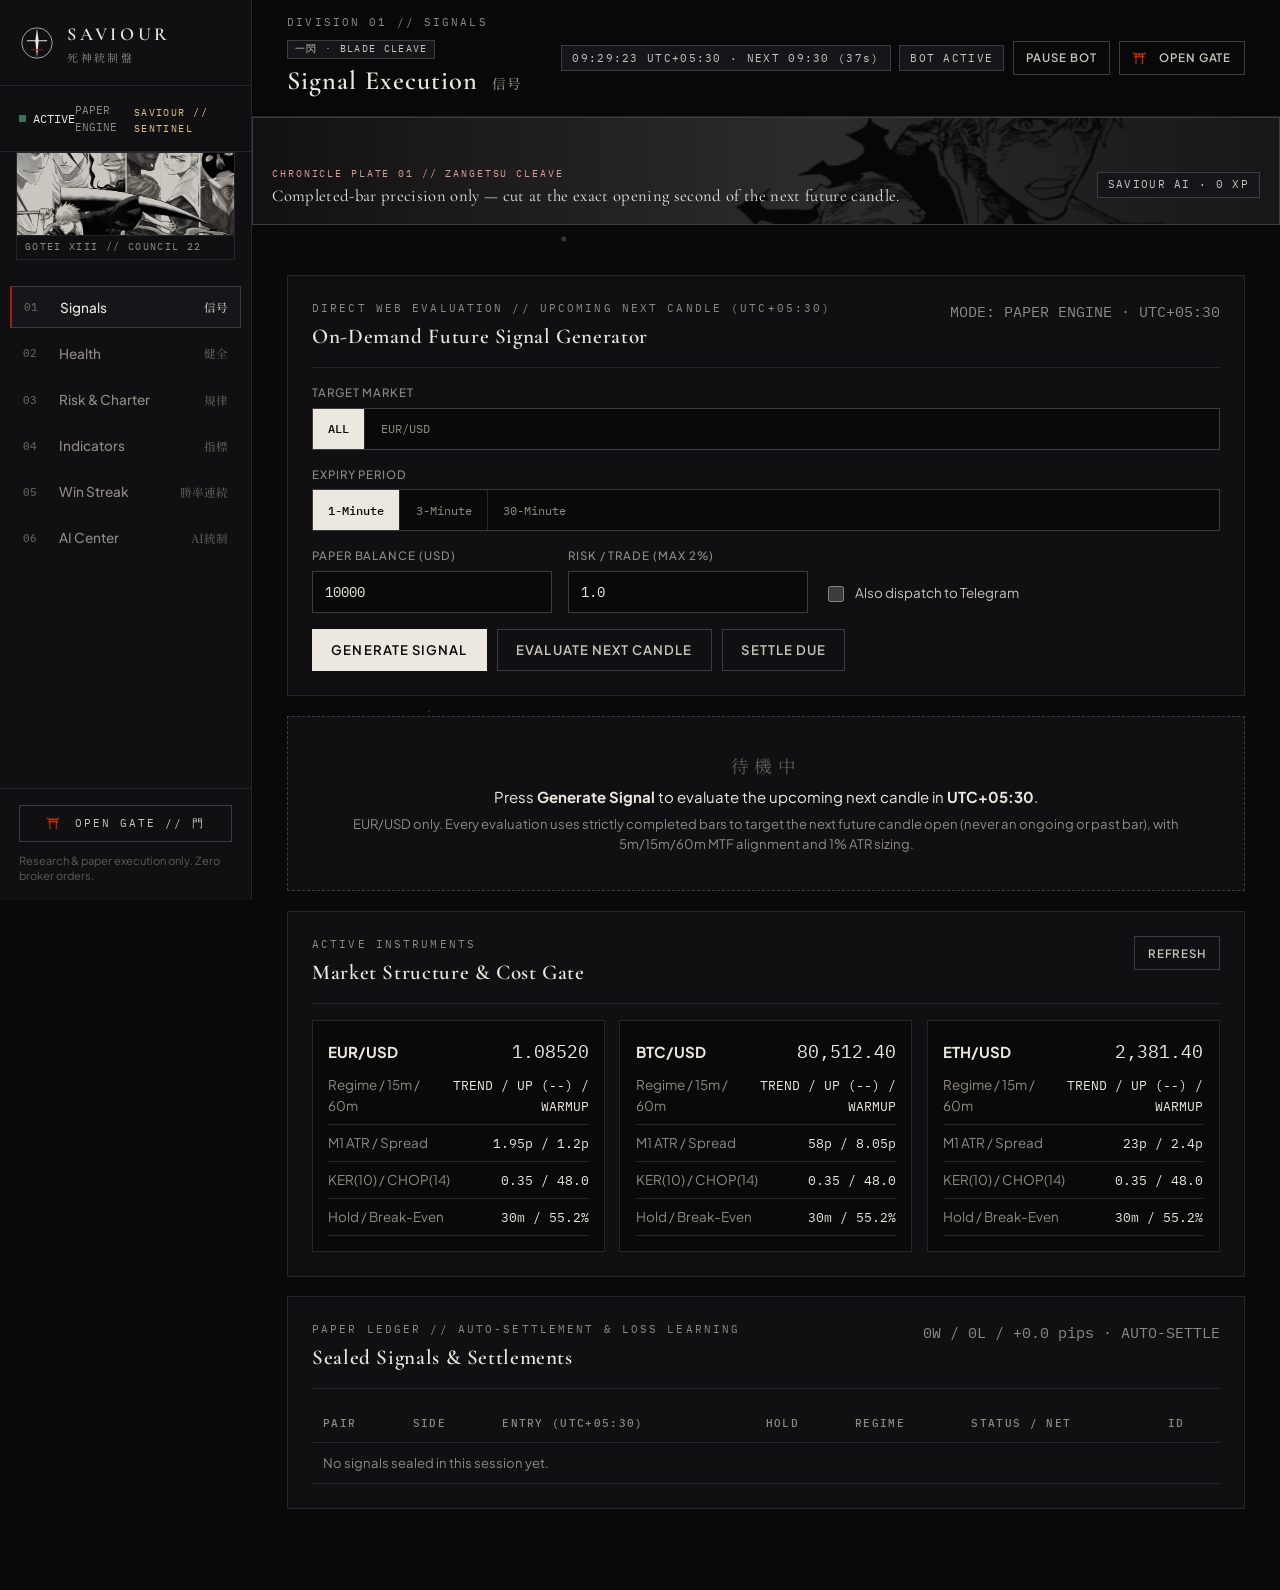
==== commit 4ec06ddd: "feat: Universal AI Control Center — API-key-only provider gateway BACKEND (fusion/ai_gateway/ — 7 ne" ====
--- a/docs/console.html
+++ b/docs/console.html
@@ -79,6 +79,11 @@
         <span class="nav-idx mono">05</span>
         <span class="nav-name">Win Streak</span>
         <span class="nav-jp" lang="ja">勝率連続</span>
+      </button>
+      <button type="button" class="nav-item" data-nav="ai">
+        <span class="nav-idx mono">06</span>
+        <span class="nav-name">AI Center</span>
+        <span class="nav-jp" lang="ja">AI統制</span>
       </button>
     </nav>
 
@@ -557,6 +562,67 @@
               <tr><td style="padding:0.5rem;font-weight:bold;">5</td><td style="padding:0.5rem;font-weight:bold;">1.40%</td><td style="padding:0.5rem;color:var(--accent);font-weight:bold;">★ BANK THE DAY ★</td></tr>
             </tbody>
           </table>
+        </div>
+      </div>
+    </section>
+
+    <!-- ================================================================
+         PAGE 06 : AI CONTROL CENTER (AI統制)
+         ================================================================= -->
+    <section class="page" id="page-ai" data-page="ai">
+      <div class="panel">
+        <div class="panel-head">
+          <div>
+            <p class="eyebrow mono">UNIVERSAL AI CONTROL CENTER // API-KEY-ONLY CONNECTION</p>
+            <h2 class="panel-title">AI Provider Gateway</h2>
+          </div>
+          <span class="mono dim" id="ai-gateway-status">DISCONNECTED</span>
+        </div>
+
+        <!-- Connection Panel -->
+        <div class="card" style="margin-bottom:1.25rem;">
+          <div class="card-title">CONNECT A PROVIDER</div>
+          <p class="muted" style="font-size:0.85rem;margin:0.5rem 0 1rem;">
+            Enter only your API key. The system auto-detects the provider and discovers all available models.
+          </p>
+          <div style="display:flex;gap:0.75rem;flex-wrap:wrap;align-items:flex-end;">
+            <div style="flex:1;min-width:200px;">
+              <label class="field-label mono" for="ai-provider-select">Provider</label>
+              <select id="ai-provider-select" class="field-input" style="width:100%;">
+                <option value="">Auto-detect</option>
+              </select>
+            </div>
+            <div style="flex:2;min-width:280px;">
+              <label class="field-label mono" for="ai-api-key-input">API Key</label>
+              <input type="password" id="ai-api-key-input" class="field-input"
+                placeholder="sk-... or nvapi-... or AIza..." autocomplete="off">
+            </div>
+            <button type="button" class="btn btn-primary" id="ai-connect-btn">Connect</button>
+            <button type="button" class="btn btn-ghost" id="ai-disconnect-btn" style="display:none;">Disconnect</button>
+          </div>
+          <div id="ai-connect-status" class="muted mono" style="font-size:0.8rem;margin-top:0.75rem;"></div>
+        </div>
+
+        <!-- Connected Providers -->
+        <div class="card" style="margin-bottom:1.25rem;">
+          <div class="card-head">
+            <div class="card-title">CONNECTED PROVIDERS</div>
+            <button type="button" class="btn btn-sm btn-ghost" id="ai-refresh-btn">Refresh</button>
+          </div>
+          <div id="ai-providers-list" class="ai-providers-grid"></div>
+        </div>
+
+        <!-- Model Discovery -->
+        <div class="card">
+          <div class="card-head">
+            <div class="card-title">AI MODEL REGISTRY</div>
+            <div style="display:flex;gap:0.5rem;align-items:center;">
+              <span class="mono dim" id="ai-model-count">0 models</span>
+              <button type="button" class="btn btn-sm btn-ghost" id="ai-monitor-btn">Run Health Check</button>
+            </div>
+          </div>
+          <div id="ai-monitor-status" class="muted mono" style="font-size:0.8rem;margin-bottom:0.75rem;"></div>
+          <div id="ai-models-list" class="ai-models-grid"></div>
         </div>
       </div>
     </section>
@@ -596,6 +662,17 @@
       </svg>
       <span>Streak</span>
     </button>
+    <button type="button" class="tab-btn" data-nav="ai">
+      <svg viewBox="0 0 24 24" fill="none" stroke="currentColor" stroke-width="1.6" aria-hidden="true">
+        <circle cx="12" cy="12" r="9"/>
+        <circle cx="12" cy="12" r="3"/>
+        <line x1="12" y1="3" x2="12" y2="6"/>
+        <line x1="12" y1="18" x2="12" y2="21"/>
+        <line x1="3" y1="12" x2="6" y2="12"/>
+        <line x1="18" y1="12" x2="21" y2="12"/>
+      </svg>
+      <span>AI</span>
+    </button>
   </nav>
 </div>
 
--- a/docs/assets/style.css
+++ b/docs/assets/style.css
@@ -3025,3 +3025,92 @@
   font-weight: 700;
   text-transform: uppercase;
 }
+
+/* ─────────────────────────────────────────────────────────────
+   UNIVERSAL AI CONTROL CENTER
+   ───────────────────────────────────────────────────────────── */
+
+.ai-providers-grid {
+  display: flex;
+  flex-wrap: wrap;
+  gap: 0.75rem;
+}
+
+.ai-models-grid {
+  display: grid;
+  grid-template-columns: repeat(auto-fill, minmax(280px, 1fr));
+  gap: 0.5rem;
+}
+
+/* AI page-specific adjustments */
+#page-ai .card {
+  margin-bottom: 1.25rem;
+}
+
+#page-ai .field-label {
+  display: block;
+  font-size: 0.7rem;
+  text-transform: uppercase;
+  color: var(--muted);
+  margin-bottom: 0.3rem;
+  letter-spacing: 0.05em;
+}
+
+#page-ai .field-input {
+  background: var(--ink-2);
+  border: 1px solid var(--border);
+  border-radius: 4px;
+  padding: 0.5rem 0.7rem;
+  color: var(--text);
+  font-family: "IBM Plex Mono", monospace;
+  font-size: 0.85rem;
+  outline: none;
+  transition: border-color 0.2s;
+}
+
+#page-ai .field-input:focus {
+  border-color: var(--accent);
+}
+
+#page-ai select.field-input {
+  cursor: pointer;
+}
+
+#page-ai .btn-primary {
+  background: var(--accent);
+  color: var(--ink);
+  border: none;
+  border-radius: 4px;
+  padding: 0.6rem 1.2rem;
+  font-weight: 700;
+  font-size: 0.85rem;
+  cursor: pointer;
+  transition: opacity 0.2s;
+}
+
+#page-ai .btn-primary:hover {
+  opacity: 0.85;
+}
+
+#page-ai .btn-ghost {
+  background: transparent;
+  color: var(--muted);
+  border: 1px solid var(--border);
+  border-radius: 4px;
+  padding: 0.5rem 1rem;
+  font-size: 0.8rem;
+  cursor: pointer;
+  transition: color 0.2s;
+}
+
+#page-ai .btn-ghost:hover {
+  color: var(--accent);
+}
+
+#page-ai .pill-ok {
+  background: rgba(120, 200, 120, 0.15);
+  color: #7cc47c;
+  padding: 0.1rem 0.5rem;
+  border-radius: 10px;
+  font-size: 0.7rem;
+}
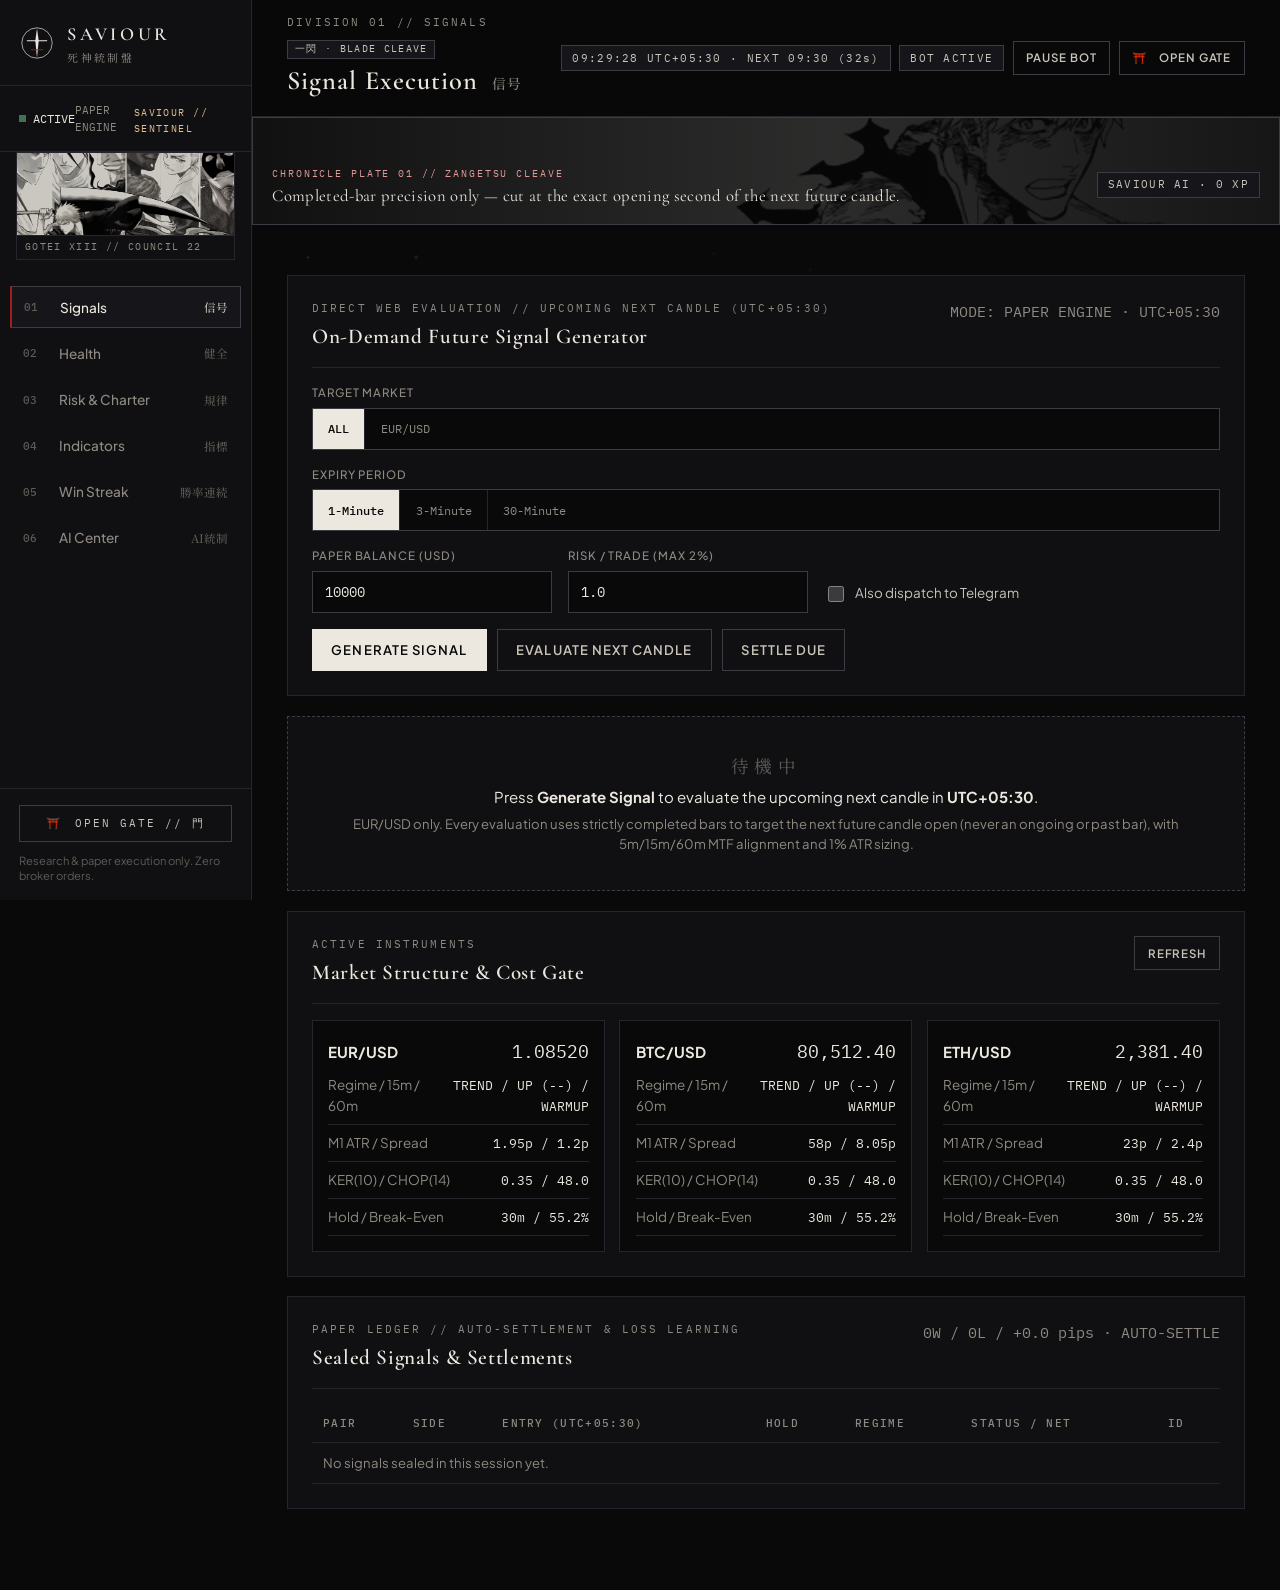
==== commit 61d00819: "End-to-end audit: fix all test failures and schema bugs - Remove EXPLORATION_WEIGHT from council.py:" ====
--- a/docs/console.html
+++ b/docs/console.html
@@ -562,6 +562,44 @@
               <tr><td style="padding:0.5rem;font-weight:bold;">5</td><td style="padding:0.5rem;font-weight:bold;">1.40%</td><td style="padding:0.5rem;color:var(--accent);font-weight:bold;">★ BANK THE DAY ★</td></tr>
             </tbody>
           </table>
+        </div>
+      </div>
+    </section>
+
+    <!-- ================================================================
+         PAGE 06a : FAMILY FUSION PANEL
+         ================================================================ -->
+    <section class="page" id="page-family-fusion" data-page="family-fusion">
+      <div class="panel">
+        <div class="panel-head">
+          <div>
+            <p class="eyebrow mono">FAMILY FUSION // 6-FAMILY COGNITIVE ENGINE</p>
+            <h2 class="panel-title">Family Fusion Engine</h2>
+          </div>
+          <span class="mono dim" id="family-fusion-status">6 FAMILIES ACTIVE</span>
+        </div>
+        <div class="card" id="family-fusion-panel">
+          <div class="card-title">FUSION STATUS</div>
+          <div id="family-fusion-grid" class="ai-models-grid"></div>
+        </div>
+      </div>
+    </section>
+
+    <!-- ================================================================
+         PAGE 06b : AUTO-BACKTEST PANEL
+         ================================================================ -->
+    <section class="page" id="page-auto-backtest" data-page="auto-backtest">
+      <div class="panel">
+        <div class="panel-head">
+          <div>
+            <p class="eyebrow mono">AUTO-BACKTEST // WALK-FORWARD VALIDATION</p>
+            <h2 class="panel-title">Auto-Backtest Runner</h2>
+          </div>
+          <span class="mono dim" id="auto-backtest-status">READY</span>
+        </div>
+        <div class="card" id="auto-backtest-panel">
+          <div class="card-title">BACKTEST RESULTS</div>
+          <div id="auto-backtest-results" class="ai-models-grid"></div>
         </div>
       </div>
     </section>
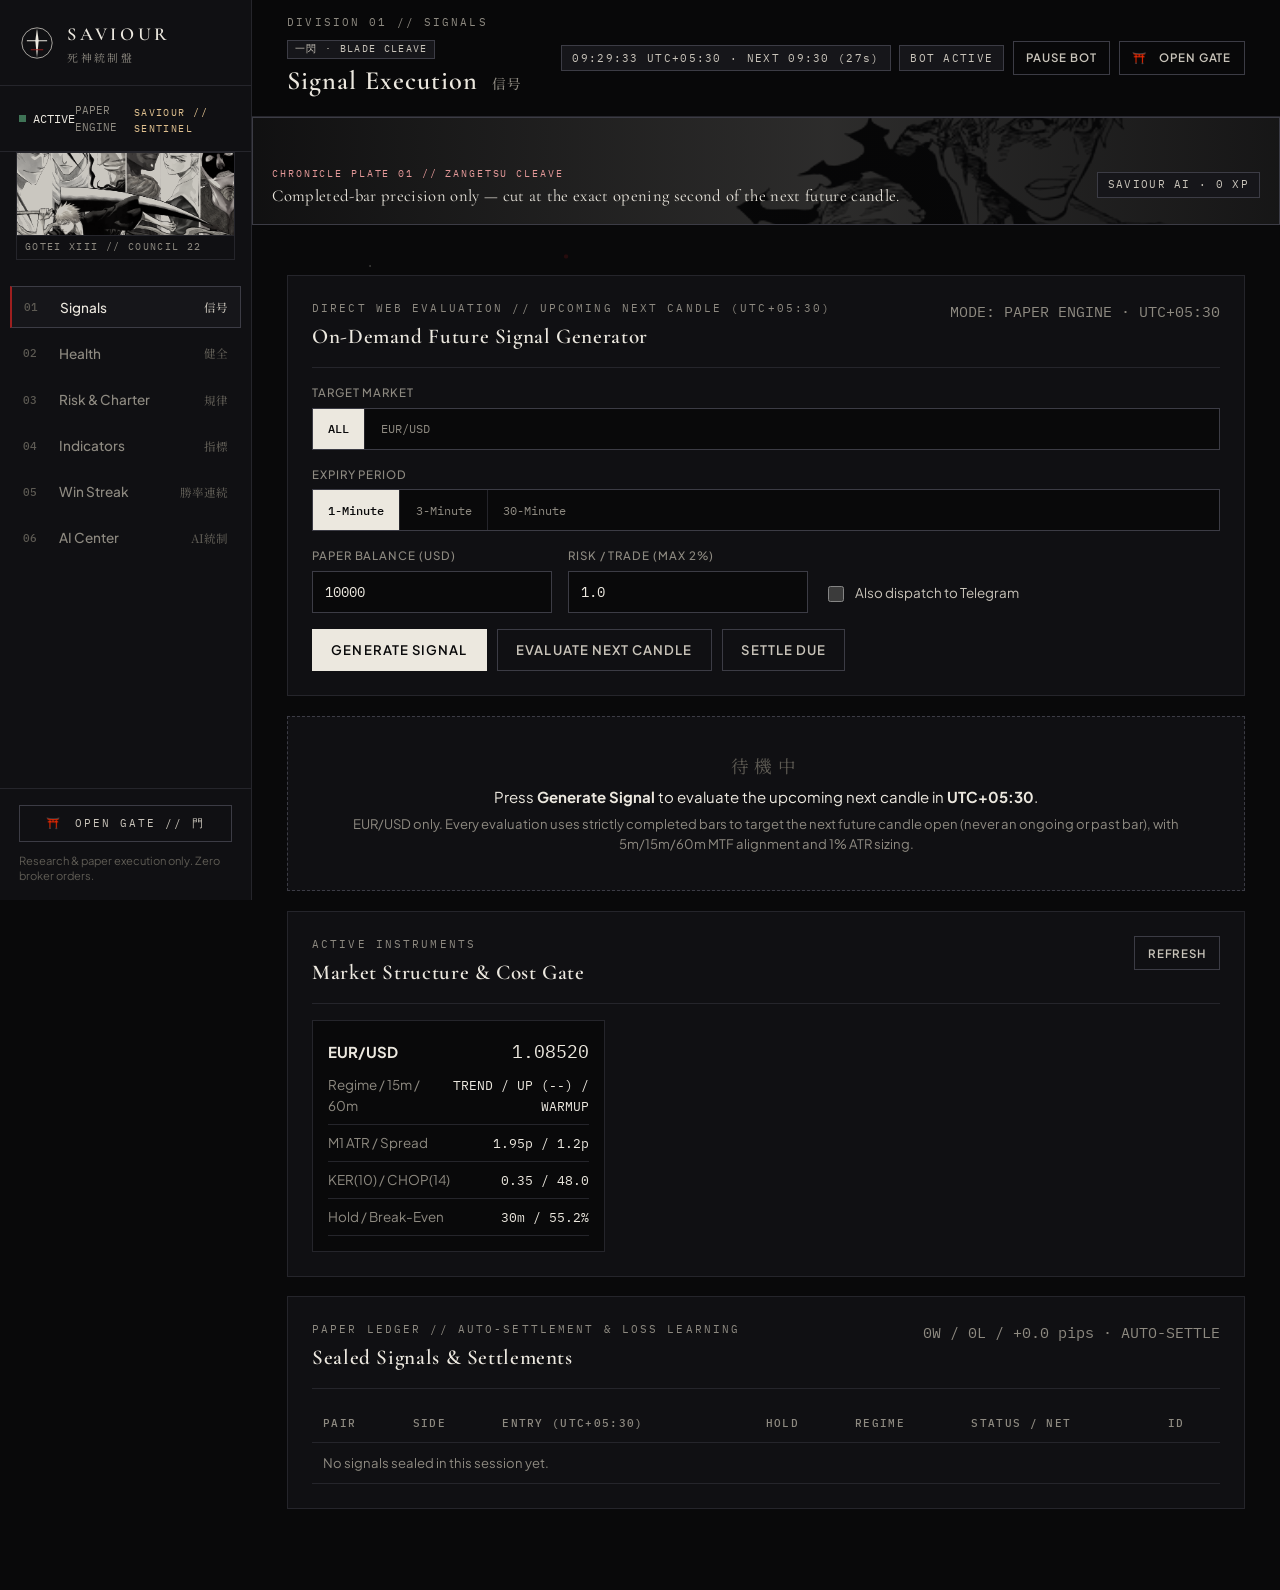
==== commit e6f98ea9: "fix: repair all failing GitHub Actions workflows Root causes and fixes:  1. PAIRS env var crash (fus" ====
--- a/docs/console.html
+++ b/docs/console.html
@@ -351,8 +351,6 @@
           <div class="wb-inputs">
             <div class="seg-group" role="group" aria-label="Calculator market">
               <button type="button" class="seg wb-seg is-active" data-symbol="EUR/USD">EUR/USD</button>
-              <button type="button" class="seg wb-seg" data-symbol="BTC/USD">BTC/USD</button>
-              <button type="button" class="seg wb-seg" data-symbol="ETH/USD">ETH/USD</button>
             </div>
             <input type="hidden" id="wb-symbol" value="EUR/USD">
 
@@ -421,7 +419,7 @@
           </div>
           <div class="charter-item">
             <span class="mono charter-num">03 // FULL SPREAD ON EVERY TRADE</span>
-            <p>Every settlement deducts the market round-turn spread (1.2p EUR/USD, 8.0p BTC/USD, 2.4p ETH/USD).</p>
+            <p>Every settlement deducts the market round-turn spread (1.2p EUR/USD).</p>
           </div>
           <div class="charter-item">
             <span class="mono charter-num">04 // REAL SPOT DATA ONLY</span>
